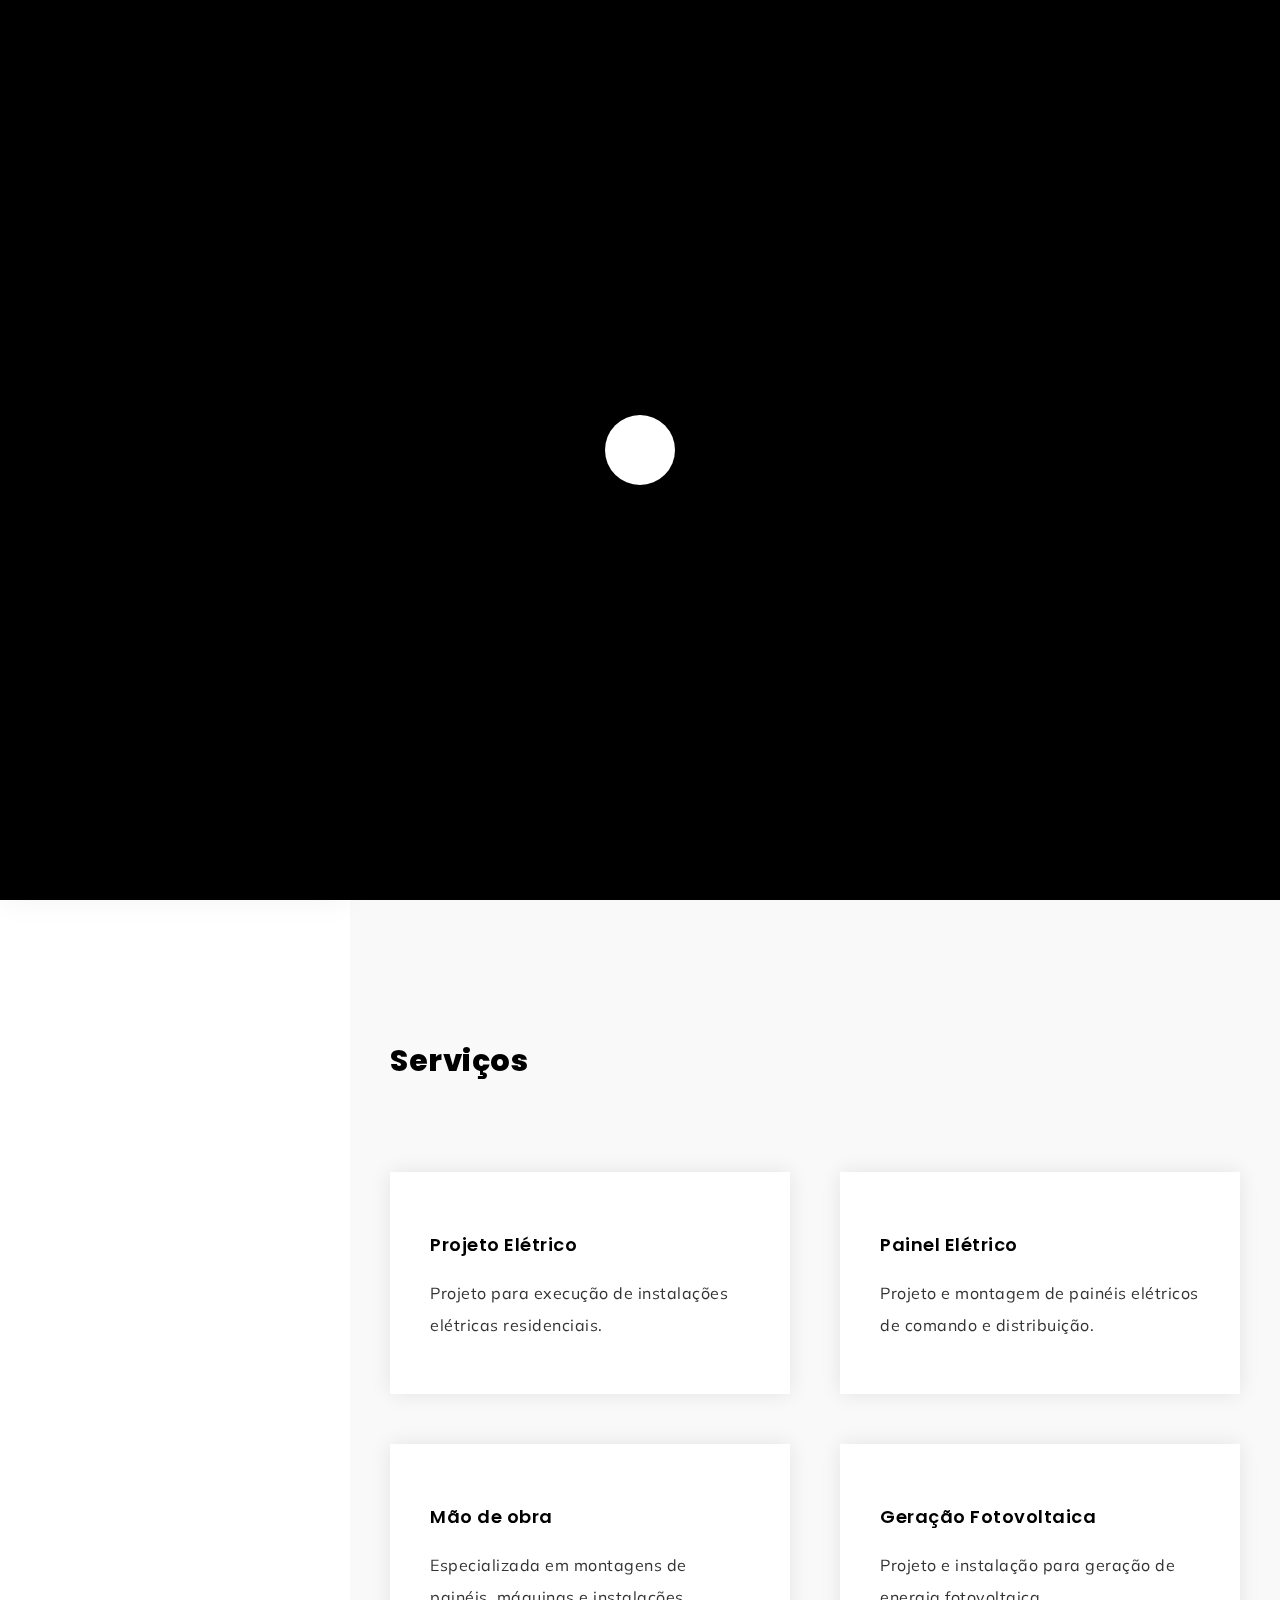
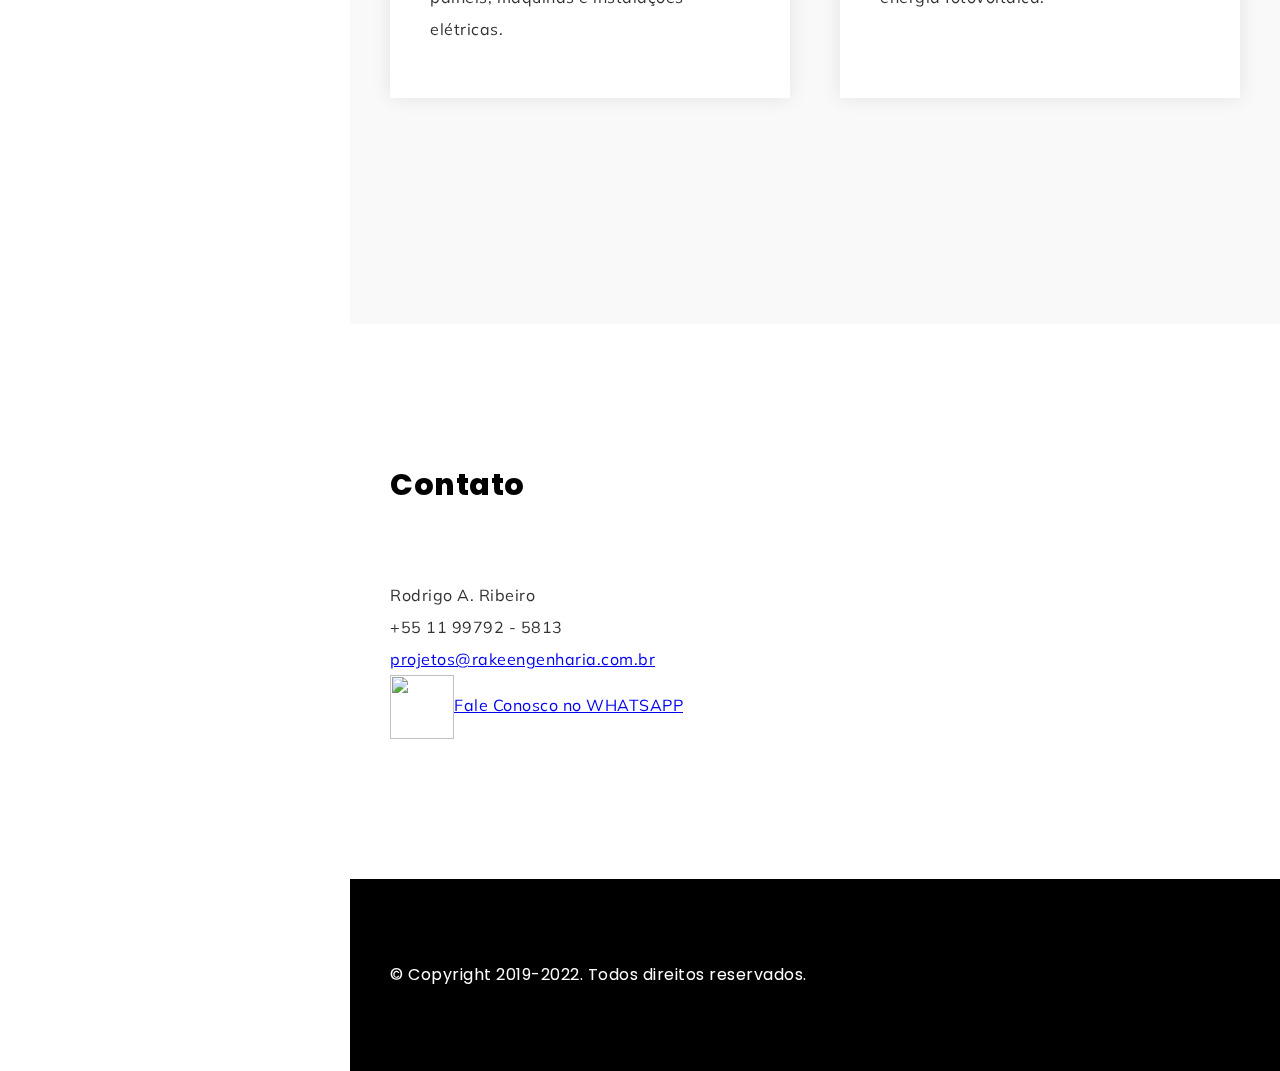
==== index.html @ e3873b9a "wtsapp" ====
<!DOCTYPE html>
<!--[if lt IE 7 ]><html class="ie ie6" lang="en"> <![endif]-->
<!--[if IE 7 ]><html class="ie ie7" lang="en"> <![endif]-->
<!--[if IE 8 ]><html class="ie ie8" lang="en"> <![endif]-->
<!--[if (gte IE 9)|!(IE)]><!--><html lang="pt-BR"> <!--<![endif]-->

<head>

<meta http-equiv="Content-Type" content="text/html; charset=utf-8" />

<meta name="description" content="RAKE Engenharia e Consultoria">

<meta name="viewport" content="width=device-width, initial-scale=1, maximum-scale=1">

<title>RAKE | Engenharia e Consultoria</title>

<!-- STYLES -->
<link href="https://fonts.googleapis.com/css2?family=Mulish:ital,wght@0,200;0,300;0,400;0,500;0,600;0,700;0,800;0,900;1,200;1,300;1,400;1,500;1,600;1,700;1,800;1,900&display=swap" rel="stylesheet">
<link href="https://fonts.googleapis.com/css?family=Montserrat:200i,300,300i,400,400i,500,500i,600,700,700i,800&display=swap" rel="stylesheet">
<link href="https://fonts.googleapis.com/css2?family=Poppins:ital,wght@0,100;0,200;0,300;0,400;0,500;0,600;0,700;0,800;0,900;1,100;1,200;1,300;1,400;1,500;1,600;1,700;1,800;1,900&display=swap" rel="stylesheet">


<link rel="stylesheet" type="text/css" href="css/plugins.css" />
<link rel="stylesheet" type="text/css" href="css/colors.css" />
<link rel="stylesheet" type="text/css" href="css/darkMode.css" />
<link rel="stylesheet" type="text/css" href="css/style.css" />
<!--[if lt IE 9]> <script type="text/javascript" src="js/modernizr.custom.js"></script> <![endif]-->
<!-- /STYLES -->

</head>

<body> <!-- If you want DARK MODE just add class 'dark' to body. For Example: <body class="dark"> -->
	
	<!-- PRELOADER -->
	<div class="arlo_tm_preloader">
		<div class="spinner_wrap">
			<div class="spinner"></div>
		</div>
	</div>
	<!-- /PRELOADER -->

	
<!-- WRAPPER ALL -->
<div class="arlo_tm_all_wrap" data-magic-cursor="" data-color="crimson">
	
	<!-- "" is default option -->
	
	<!-- MAGIC CURSOR VALUES: "", hide -->
	<!-- COLOR VALUES: blue, green, brown, pink, orange, black, white, purple, sky, cadetBlue, crimson, olive, red -->
	
	<!-- MODALBOX NEWS -->
	<div class="arlo_tm_modalbox_news">
		<div class="box_inner">
			<div class="close">
				<a href="#"><img class="svg" src="img/svg/cancel.svg" alt="" /></a>
			</div>
			<div class="description_wrap scrollable">
			</div>
		</div>
	</div>
	<!-- /MODALBOX NEWS -->
	
	<!-- MOBILE MENU -->
	<div class="arlo_tm_mobile_menu">
		<div class="mobile_menu_inner">
			<div class="container">
				<div class="mobile_in">
					<div class="logo">
						<a href="#"><img src="img/logo/mobile/dark.png" alt="" /></a>
					</div>
					<div class="my_trigger">
						<div class="hamburger hamburger--collapse-r">
							<div class="hamburger-box">
								<div class="hamburger-inner"></div>
							</div>
						</div>
					</div>
				</div>
			</div>
		</div>
		<div class="dropdown">
			<div class="container">
				<div class="dropdown_inner">
					<ul class="anchor_nav">
						<li><a href="#home">Home</a></li>
						<li><a href="#services">Serviços</a></li>
						<li><a href="#contact">Contato</a></li>
					</ul>
				</div>
			</div>
		</div>
	</div>
	
	<!-- /MOBILE MENU -->
	
	<!-- LEFTPART -->
	<div class="arlo_tm_leftpart">
		<div class="inner">
			<div class="logo">
				<a href="#"><img src="img/logo/sidebar/light.png" alt="" /></a>
			</div>
			<div class="menu scrollable">
				<ul class="anchor_nav">
					<li><a href="#home">Home</a></li>
					<li><a href="#services">Serviços</a></li>
					<li><a href="#contact">Contato</a></li>
				</ul>
			</div>
			<!-- <div class="bottom">
				<div class="social">
					<ul>
						<li><a href="#"><img class="svg" src="img/svg/social/facebook.svg" alt="" /></a></li>
						<li><a href="#"><img class="svg" src="img/svg/social/twitter.svg" alt="" /></a></li>
						<li><a href="#"><img class="svg" src="img/svg/social/behance.svg" alt="" /></a></li>
						<li><a href="#"><img class="svg" src="img/svg/social/dribbble.svg" alt="" /></a></li>
						<li><a href="#"><img class="svg" src="img/svg/social/tik-tok.svg" alt="" /></a></li>
					</ul>
				</div>
			</div> -->
		</div>
	</div>
	<!-- /LEFTPART -->
	
	<!-- RIGHTPART -->
	<div class="arlo_tm_rightpart">
	
		<!-- HERO -->
		<div class="arlo_tm_hero" id="home">
			<div class="background">
				<div class="image" data-img-url="img/slider/1.jpg"></div>
				<div class="overlay"></div>
			</div>
			<div class="content">
				<div class="name_holder">
					<h3><span>Engenharia e Consultoria</span></h3>
				</div>
				<div class="text_typing">
					<p>Engenharia Elétrica</p>
				</div>
			</div>
			<div class="arlo_tm_arrow_wrap bounce anchor">
				<a href="#about"><i class="xcon-angle-double-down"></i></a>
			</div>
		</div>
		<!-- /HERO -->

		<!-- ABOUT -->
		<!-- <div class="arlo_tm_about" id="about">
			<div class="container">
				<div class="arlo_tm_main_title">
					<span>Historia</span>
					<h3>A...|||...</h3>
				</div>
				<div class="about_inner">
					<div class="left">
						<div class="about_image_wrap parallax" data-relative-input="true">
							<div class="image layer" data-depth="0.1">
								<img src="img/ratios/550x650.jpg" alt="" />
								<div class="inner" data-img-url="img/about/1.jpg"></div>
							</div>
							<div class="border layer" data-depth="0.2">
								<img src="img/ratios/550x650.jpg" alt="" />
								<div class="inner"></div>
							</div>
						</div>
					</div>
					<div class="right">
						<div class="about_title">
							<h3>Engenharia Elétrica <span class="arlo_tm_animation_text_word"></span></h3>
						</div>
						<div class="text">
							<p>Oferecemos serviços na de projetos e mão de obra em diversor segmentos da Elétrica.</p>
						</div>
						<div class="about_short_contact_wrap">
							<ul>
								<li>
									<img class="svg" src="img/svg/gift.svg" alt="" />
									<span><label>Desde:</label> 01.07.1990</span>
								</li>
								<li>
									<img class="svg" src="img/svg/calendar-4.svg" alt="" />
									<span><label>Age:</label> 30</span>
								</li>
								<li>
									<img class="svg" src="img/svg/location-1.svg" alt="" />
									<span><label>Location:</label> <a class="href_location" href="#">44 Place, Plano, USA</a></span>
								</li>
								<li>
									<img class="svg" src="img/svg/game-controller-2.svg" alt="" />
									<span><label>Interests:</label> Playstation, Reading</span>
								</li>
								<li>
									<img class="svg" src="img/svg/study-5.svg" alt="" />
									<span><label>Study:</label> <a class="href_location" href="#"> Univercity of Chicago</a></span>
								</li>
								<li>
									<img class="svg" src="img/svg/degree-1.svg" alt="" />
									<span><label>Degree:</label> Master</span>
								</li>	
								<li>
									<img class="svg" src="img/svg/message-3.svg" alt="" />
									<span><label>Mail:</label> <a href="mailto:example@gmail.com">mymail&#64;gmail.com</a></span>
								</li>
								<li>
									<img class="svg" src="img/svg/call-2.svg" alt="" />
									<span><label>Phone:</label> <a href="tel:+77 022 177 05 05">+77 022 177 05 05</a></span>
								</li>
							</ul>
						</div>
						<div class="arlo_tm_button">
							<a href="img/resume/resume.jpg" download><span>Download CV</span></a>
						</div>
					</div>
				</div>
			</div>
		</div> -->
		<!-- /ABOUT -->

		<!-- SERVICES -->
		<div class="arlo_tm_section" id="services">
			<div class="arlo_tm_services">
				<div class="container">
					<div class="arlo_tm_main_title">
						<!-- <span>Serviços</span> -->
						<h3>Serviços</h3>
					</div>
					<div class="service_inner">
						<ul>
							<li>
								<div class="inner">
									<!-- <img class="svg" src="img/svg/creativity.svg" alt="" /> -->
									<h3>Projeto Elétrico</h3>
									<p>Projeto para execução de instalações elétricas residenciais.</p>
								</div>
							</li>
							<li>
								<div class="inner">
									<h3>Painel Elétrico</h3>
									<p>Projeto e montagem de painéis elétricos de comando e distribuição.</p>
								</div>
							</li>
							<li>
								<div class="inner">
									<h3>Mão de obra</h3>
									<p>Especializada em montagens de painéis, máquinas e instalações elétricas.</p>
								</div>
							</li>
							<li>
								<div class="inner">
									<h3>Geração Fotovoltaica</h3>
									<p>Projeto e instalação para geração de energia fotovoltaica.</p>
								</div>
							</li>
						</ul>
					</div>
				</div>
			</div>
		</div>
		<!-- /SERVICES -->

		<!-- PORTFOLIO -->
		<!-- <div class="arlo_tm_section" id="portfolio">
			<div class="arlo_tm_portfolio">
				<div class="container">
					<div class="arlo_tm_main_title">
						<h3>Portfólio</h3>
					</div>
					<div class="portfolio_inner">
						<div class="arlo_tm_portfolio_titles"></div>
						<div class="portfolio_filter">
							<ul>
								<li><a href="#" class="current" data-filter="*">All</a></li>
								<li><a href="#" data-filter=".design">Design</a></li>
								<li><a href="#" data-filter=".branding">Branding</a></li>
								<li><a href="#" data-filter=".photography">Photography</a></li>
							</ul>
						</div>
						<div class="portfolio_list">
							<ul class="gallery_zoom">
								<li class="photography">
									<div class="inner">
										<div class="entry arlo_tm_portfolio_animation_wrap" data-title="Sweet Fruit" data-category="Photography">
											<a class="zoom" href="img/portfolio/1.jpg">
												<img src="img/ratios/ratio-1-1.jpg" alt="" />
												<div class="main_image" data-img-url="img/portfolio/1.jpg"></div>
											</a>
										</div>
									</div>
								</li>
								<li class="branding">
									<div class="inner">
										<div class="entry arlo_tm_portfolio_animation_wrap" data-title="Good Present" data-category="Branding">
											<a class="popup-youtube" href="https://www.youtube.com/watch?v=ICr_bOuM9Zo">
												<img src="img/ratios/ratio-1-1.jpg" alt="" />
												<div class="main_image" data-img-url="img/portfolio/2.jpg"></div>
											</a>
										</div>
									</div>
								</li>
								<li class="design">
									<div class="inner">
										<div class="entry arlo_tm_portfolio_animation_wrap" data-title="Ice Cream" data-category="Photography">
											<a class="zoom" href="img/portfolio/3.jpg">
												<img src="img/ratios/ratio-1-1.jpg" alt="" />
												<div class="main_image" data-img-url="img/portfolio/3.jpg"></div>
											</a>
										</div>
									</div>
								</li>
								<li class="photography">
									<div class="inner">
										<div class="entry arlo_tm_portfolio_animation_wrap" data-title="Black Coffee" data-category="Photography">
											<a class="zoom" href="img/portfolio/4.jpg">
												<img src="img/ratios/ratio-1-1.jpg" alt="" />
												<div class="main_image" data-img-url="img/portfolio/4.jpg"></div>
											</a>
										</div>
									</div>
								</li>
								<li class="branding">
									<div class="inner">
										<div class="entry arlo_tm_portfolio_animation_wrap" data-title="Blue Lemon" data-category="Branding">
											<a class="popup-youtube" href="https://www.youtube.com/watch?v=ICr_bOuM9Zo">
												<img src="img/ratios/ratio-1-1.jpg" alt="" />
												<div class="main_image" data-img-url="img/portfolio/5.jpg"></div>
											</a>
										</div>
									</div>
								</li>
								<li class="design">
									<div class="inner">
										<div class="entry arlo_tm_portfolio_animation_wrap" data-title="Sweet Cherry" data-category="Photography">
											<a class="zoom" href="img/portfolio/6.jpg">
												<img src="img/ratios/ratio-1-1.jpg" alt="" />
												<div class="main_image" data-img-url="img/portfolio/6.jpg"></div>
											</a>
										</div>
									</div>
								</li>
							</ul>
						</div>
					</div>
				</div>
			</div>
		</div> -->
		<!-- /PORTFOLIO -->

		<!-- COUNTER -->
		<!-- <div class="arlo_tm_section">
			<div class="arlo_tm_counter_section">
				<div class="container">
					<div class="counter_inner">
						<ul>
							<li>
								<div class="list_inner">
									<h3 class="arlo_tm_counter" data-from="0" data-to="555" data-speed="2000">0</h3>
									<span>Happy Clients</span>
								</div>
							</li>
							<li>
								<div class="list_inner">
									<h3 class="arlo_tm_counter" data-from="0" data-to="222" data-speed="2000">0</h3>
									<span>Projects Finished</span>
								</div>
							</li>
							<li>
								<div class="list_inner">
									<h3 class="arlo_tm_counter" data-from="0" data-to="444" data-speed="2000">0</h3>
									<span>Awards Won</span>
								</div>
							</li>
							<li>
								<div class="list_inner">
									<h3 class="arlo_tm_counter" data-from="0" data-to="777" data-speed="2000">0</h3>
									<span>Drinked Pepsi</span>
								</div>
							</li>
						</ul>
					</div>
				</div>
			</div>
		</div> -->
		<!-- /COUNTER -->

		<!-- NEWS -->
		<!-- <div class="arlo_tm_section" id="news">
			<div class="arlo_tm_news">
				<div class="container">
					<div class="arlo_tm_main_title">
						<span>News</span>
						<h3>Latest News</h3>
					</div>
					<div class="news_list">
						<ul>
							<li>
								<div class="list_inner">
									<div class="image">
										<img src="img/ratios/ratio-4-3.jpg" alt="" />
										<div class="main" data-img-url="img/news/1.jpg"></div>
										<a class="arlo_tm_full_link" href="#"></a>
									</div>
									<div class="details">
										<h3 class="title"><a href="#">Developers watch out for these burnout symptoms</a></h3>
										<p class="date">By <a href="#">Alex Watson</a> <span>20 March 2020</span></p>
									</div>
									<div class="description">
										<p>As Vintage decided to have a closer look into fast-paced New York web design realm in person, we get to acquaint with most diverse and exceptionally captivating personalities. As Vintage decided to have a closer look into fast-paced New York web design realm in person, we get to acquaint with most diverse and exceptionally captivating personalities. As Vintage decided to have a closer look into fast-paced New York web design realm in person, we get to acquaint with most diverse and exceptionally captivating personalities.</p>
										<blockquote>As Vintage decided to have a closer look into fast-paced New York web design realm in person. As Vintage decided to have a closer look into fast-paced New York web design realm in person, we get to acquaint with most diverse and exceptionally captivating personalities. As Vintage decided to have a closer look into fast-paced New York web design realm in person, we get to acquaint with most diverse and exceptionally captivating personalities.</blockquote>
										<p>As Vintage decided to have a closer look into fast-paced New York web design realm in person, we get to acquaint with most diverse and exceptionally captivating personalities. We encounter professionals with careers to covet and lives to write books about. As Vintage decided to have a closer look into fast-paced New York web design realm in person, we get to acquaint with most diverse and exceptionally captivating personalities. As Vintage decided to have a closer look into fast-paced New York web design realm in person, we get to acquaint with most diverse and exceptionally captivating personalities. As Vintage decided to have a closer look into fast-paced New York web design realm in person, we get to acquaint with most diverse and exceptionally captivating personalities.</p>
										<div class="share">
											<span>Share:</span>
											<ul class="social">
												<li><a href="#"><img class="svg" src="img/svg/social/facebook.svg" alt="" ></a></li>
												<li><a href="#"><img class="svg" src="img/svg/social/twitter.svg" alt="" ></a></li>
												<li><a href="#"><img class="svg" src="img/svg/social/behance.svg" alt="" ></a></li>
												<li><a href="#"><img class="svg" src="img/svg/social/dribbble.svg" alt="" ></a></li>
											</ul>
										</div>
									</div>
								</div>
							</li>
							<li>
								<div class="list_inner">
									<div class="image">
										<img src="img/ratios/ratio-4-3.jpg" alt="" />
										<div class="main" data-img-url="img/news/2.jpg"></div>
										<a class="arlo_tm_full_link" href="#"></a>
									</div>
									<div class="details">
										<h3 class="title"><a href="#">How to be appreciated for your hard work as a developer</a></h3>
										<p class="date">By <a href="#">Brook Kennedy</a> <span>22 May 2020</span></p>
									</div>
									<div class="description">
										<p>As Vintage decided to have a closer look into fast-paced New York web design realm in person, we get to acquaint with most diverse and exceptionally captivating personalities. As Vintage decided to have a closer look into fast-paced New York web design realm in person, we get to acquaint with most diverse and exceptionally captivating personalities. As Vintage decided to have a closer look into fast-paced New York web design realm in person, we get to acquaint with most diverse and exceptionally captivating personalities.</p>
										<blockquote>As Vintage decided to have a closer look into fast-paced New York web design realm in person. As Vintage decided to have a closer look into fast-paced New York web design realm in person, we get to acquaint with most diverse and exceptionally captivating personalities. As Vintage decided to have a closer look into fast-paced New York web design realm in person, we get to acquaint with most diverse and exceptionally captivating personalities.</blockquote>
										<p>As Vintage decided to have a closer look into fast-paced New York web design realm in person, we get to acquaint with most diverse and exceptionally captivating personalities. We encounter professionals with careers to covet and lives to write books about. As Vintage decided to have a closer look into fast-paced New York web design realm in person, we get to acquaint with most diverse and exceptionally captivating personalities. As Vintage decided to have a closer look into fast-paced New York web design realm in person, we get to acquaint with most diverse and exceptionally captivating personalities. As Vintage decided to have a closer look into fast-paced New York web design realm in person, we get to acquaint with most diverse and exceptionally captivating personalities.</p>
										<div class="share">
											<span>Share:</span>
											<ul class="social">
												<li><a href="#"><img class="svg" src="img/svg/social/facebook.svg" alt="" ></a></li>
												<li><a href="#"><img class="svg" src="img/svg/social/twitter.svg" alt="" ></a></li>
												<li><a href="#"><img class="svg" src="img/svg/social/behance.svg" alt="" ></a></li>
												<li><a href="#"><img class="svg" src="img/svg/social/dribbble.svg" alt="" ></a></li>
											</ul>
										</div>
									</div>
								</div>
							</li>
							<li>
								<div class="list_inner">
									<div class="image">
										<img src="img/ratios/ratio-4-3.jpg" alt="" />
										<div class="main" data-img-url="img/news/3.jpg"></div>
										<a class="arlo_tm_full_link" href="#"></a>
									</div>
									<div class="details">
										<h3 class="title"><a href="#">How designers and developers can collaborate better</a></h3>
										<p class="date">By <a href="#">Paola Atkins</a> <span>05 April 2020</span></p>
									</div>
									<div class="description">
										<p>As Vintage decided to have a closer look into fast-paced New York web design realm in person, we get to acquaint with most diverse and exceptionally captivating personalities. As Vintage decided to have a closer look into fast-paced New York web design realm in person, we get to acquaint with most diverse and exceptionally captivating personalities. As Vintage decided to have a closer look into fast-paced New York web design realm in person, we get to acquaint with most diverse and exceptionally captivating personalities.</p>
										<blockquote>As Vintage decided to have a closer look into fast-paced New York web design realm in person. As Vintage decided to have a closer look into fast-paced New York web design realm in person, we get to acquaint with most diverse and exceptionally captivating personalities. As Vintage decided to have a closer look into fast-paced New York web design realm in person, we get to acquaint with most diverse and exceptionally captivating personalities.</blockquote>
										<p>As Vintage decided to have a closer look into fast-paced New York web design realm in person, we get to acquaint with most diverse and exceptionally captivating personalities. We encounter professionals with careers to covet and lives to write books about. As Vintage decided to have a closer look into fast-paced New York web design realm in person, we get to acquaint with most diverse and exceptionally captivating personalities. As Vintage decided to have a closer look into fast-paced New York web design realm in person, we get to acquaint with most diverse and exceptionally captivating personalities. As Vintage decided to have a closer look into fast-paced New York web design realm in person, we get to acquaint with most diverse and exceptionally captivating personalities.</p>
										<div class="share">
											<span>Share:</span>
											<ul class="social">
												<li><a href="#"><img class="svg" src="img/svg/social/facebook.svg" alt="" ></a></li>
												<li><a href="#"><img class="svg" src="img/svg/social/twitter.svg" alt="" ></a></li>
												<li><a href="#"><img class="svg" src="img/svg/social/behance.svg" alt="" ></a></li>
												<li><a href="#"><img class="svg" src="img/svg/social/dribbble.svg" alt="" ></a></li>
											</ul>
										</div>
									</div>
								</div>
							</li>
						</ul>
					</div>
				</div>
			</div>
		</div> -->
		<!-- /NEWS -->

		<!-- CONTACT -->
		<div class="arlo_tm_section" id="contact">
			<div class="arlo_tm_contact">
				<div class="container">
					<div class="contact_inner">
						<div class="arlo_tm_main_title">
							<h3>Contato</h3>
						</div>
						<div class="desc">
							<p>Rodrigo A. Ribeiro</p>
							<p>+55 11 99792 - 5813</p>
							<a href="mailto:projetos@rakeengenharia.com.br">projetos@rakeengenharia.com.br</a>
							<p>
								<img src="https://imagepng.org/wp-content/uploads/2017/08/whatsapp-icone-1.png"/ width="64" height="64" ><a href="https://api.whatsapp.com/send?phone=5511 99792-5813&text=Ola gostaria de uma orçamento para meu projeto.">Fale Conosco no WHATSAPP</a>
							</p>
						</div>
					</div>
				</div>
			</div>
		</div>
		<!-- /CONTACT -->

		<!-- COPYRIGHT -->
		<div class="arlo_tm_section">
			<div class="arlo_tm_copyright">
				<div class="container">
					<div class="inner">
						<div class="copy">
							<p>&copy; Copyright 2019-2022. Todos direitos reservados.</p>
						</div>
						<!-- <div class="social">
							<ul>
								<li><a href="#"><img class="svg" src="img/svg/social/facebook.svg" alt="" /></a></li>
								<li><a href="#"><img class="svg" src="img/svg/social/twitter.svg" alt="" /></a></li>
								<li><a href="#"><img class="svg" src="img/svg/social/behance.svg" alt="" /></a></li>
								<li><a href="#"><img class="svg" src="img/svg/social/dribbble.svg" alt="" /></a></li>
								<li><a href="#"><img class="svg" src="img/svg/social/tik-tok.svg" alt="" /></a></li>
							</ul>
						</div> -->
					</div>
				</div>
			</div>
		</div>
		<!-- /COPYRIGHT -->
	</div>
	
	<!-- CURSOR -->
	<div class="mouse-cursor cursor-outer"></div>
	<div class="mouse-cursor cursor-inner"></div>
	<!-- /CURSOR -->
	
</div>
<!-- / WRAPPER ALL -->
	
<!-- SCRIPTS -->
<script src="js/jquery.js"></script>
<!--[if lt IE 10]> <script type="text/javascript" src="js/ie8.js"></script> <![endif]-->	
<script src="js/plugins.js"></script>
<script src="js/init.js"></script>
<script async defer src="https://maps.googleapis.com/maps/api/js?key=AIzaSyA5bpEs3xlB8vhxNFErwoo3MXR64uavf6Y&callback=initMap"></script>
<!-- /SCRIPTS -->

</body>
</html>
---- css/plugins.css ----
/*
This file is made by Marketify (2019 - 2021)

01) BASE
02) FORM ELEMENTS
03) FONTELLO
04) SKELETON OR GRID
05) ANIMATION


*/

/*------------------------------------------------------------------*/ 
/*	01) BASE
/*------------------------------------------------------------------*/

html,body,div,span,applet,object,iframe,h1,h2,h3,h4,h5,h6,p,blockquote,pre,a,abbr,acronym,address,big,cite,code,del,dfn,em,font,ins,kbd,q,s,samp,small,strike,strong,sub,sup,tt,var,b,u,i,center,dl,dt,dd,ol,ul,li,fieldset,form,label,legend,table,caption,tbody,tfoot,thead,tr,th,td
	{
	background: transparent;
	border: 0;
	margin: 0;
	padding: 0;
	vertical-align: baseline;
	outline: none;
}

article, aside, details, figcaption, figure, footer, header, hgroup, nav, section {
    display: block;
}

blockquote {
	quotes: none;
}

blockquote:before,blockquote:after {
	content: '';
	content: none;
}
ul, ol{
	margin:0px;	
}
ul li, ol li{
	margin:0px;
}
img{
	vertical-align:middle;
	max-width:100%;
}
iframe{
	max-width:100%;
}
del {
	text-decoration: line-through;
}
a, i{
	border:none;
}
a:hover{text-decoration:none;}

table{
	width:100%;
	max-width:100%;
	text-align:left;
	border-collapse: collapse;
	border-spacing: 0px;
	margin-bottom:15px;
	color:#999;
	border:1px solid #eee;
}
table tr{
	border:1px solid #eee;
}
table th{
	vertical-align:top;
	color:#333;
	background:none;
	font-size:16px;
	font-weight:normal;
	padding:15px 10px;
	border:1px solid #eee;
}
table td{
	vertical-align:top;
	padding:10px;
	border:1px solid #eee;
}

code, pre {
	padding: 10px;
	padding-bottom: 0;
	border-left: 3px solid #6FBF71;
	border-bottom: 1px solid transparent;
	background: #f7f7f7;
	overflow-x:scroll;
}

pre{
	display: block;	
	word-break: break-all;
	word-wrap: break-word;
}
pre code { white-space: pre-wrap; }

.space10{width:100%; float:left; clear:both; margin-bottom:10px;}
.space20{width:100%; float:left; clear:both; margin-bottom:20px;}
.space30{width:100%; float:left; clear:both; margin-bottom:30px;}
.space40{width:100%; float:left; clear:both; margin-bottom:40px;}
.space50{width:100%; float:left; clear:both; margin-bottom:50px;}
.space60{width:100%; float:left; clear:both; margin-bottom:60px;}
.space70{width:100%; float:left; clear:both; margin-bottom:70px;}
.space80{width:100%; float:left; clear:both; margin-bottom:80px;}
.space90{width:100%; float:left; clear:both; margin-bottom:90px;}
.space100{width:100%; float:left; clear:both; margin-bottom:100px;}
.space200{width:100%; float:left; clear:both; margin-bottom:200px;}
.space300{width:100%; float:left; clear:both; margin-bottom:300px;}
.space400{width:100%; float:left; clear:both; margin-bottom:400px;}
.space500{width:100%; float:left; clear:both; margin-bottom:500px;}
.space1000{width:100%; float:left; clear:both; margin-bottom:1000px;}

/*------------------------------------------------------------------*/ 
/*	02) FORM ELEMENTS
/*------------------------------------------------------------------*/

textarea{
	border-radius:0;
	font-size:13px;
	resize:vertical;
	font-family:"Poppins";
	letter-spacing: 1.2px !important;
	
	-webkit-box-sizing: border-box; /* Safari/Chrome, other WebKit */
	-moz-box-sizing: border-box;    /* Firefox, other Gecko */
	-ms-box-sizing: border-box;     /* IE 10 + */
	box-sizing: border-box;         /* Opera/IE 8+ */
	
	line-height:1.4;
	padding:10px!important;
	width:100%;
	border:1px solid #eee;
	font-weight: 400 !important;
	
	-webkit-transition: all .3s ease;
	   -moz-transition: all .3s ease;
	    -ms-transition: all .3s ease;
	     -o-transition: all .3s ease;
	        transition: all .3s ease;
}
input[type="text"],
input[type="password"],
input[type="datetime"],
input[type="datetime-local"],
input[type="date"],
input[type="month"],
input[type="time"],
input[type="week"],
input[type="number"],
input[type="email"],
input[type="url"],
input[type="search"],
input[type="tel"],
input[type="color"],
.uneditable-input {
	border-radius:0;
	font-size:13px;
	min-width:auto;
	letter-spacing:1.4px;
	
	-webkit-box-sizing: border-box; /* Safari/Chrome, other WebKit */
	-moz-box-sizing: border-box;    /* Firefox, other Gecko */
	-ms-box-sizing: border-box;     /* IE 10 + */
	box-sizing: border-box;         /* Opera/IE 8+ */
	
	font-family:"Poppins";
	
	line-height:1.6;
	padding:10px!important;
	height:44px;
	vertical-align:middle;
	border:1px solid #eee;
	font-weight: 400 !important;
	
	-webkit-transition: all .3s ease;
	   -moz-transition: all .3s ease;
	    -ms-transition: all .3s ease;
	     -o-transition: all .3s ease;
	        transition: all .3s ease;
}

textarea:focus,
input[type="text"]:focus,
input[type="password"]:focus,
input[type="datetime"]:focus,
input[type="datetime-local"]:focus,
input[type="date"]:focus,
input[type="month"]:focus,
input[type="time"]:focus,
input[type="week"]:focus,
input[type="number"]:focus,
input[type="email"]:focus,
input[type="url"]:focus,
input[type="search"]:focus,
input[type="tel"]:focus,
input[type="color"]:focus,
.uneditable-input:focus {
	border-color:#ccc;
	background:#eee;
}

input[type="submit"]{
	padding: 13px 15px;
	height: 40px;
	line-height: 1;
	text-transform: uppercase;
	font-size: 13px;
	font-weight: 400;
	text-decoration: none;
	letter-spacing: 0.5px;
	border:none;
	cursor:pointer;
	color: #FFF;
	background:#777;
	
	-webkit-transition: all .3s ease;
	   -moz-transition: all .3s ease;
	    -ms-transition: all .3s ease;
	     -o-transition: all .3s ease;
	        transition: all .3s ease;
}
input[type="submit"]:hover{
	background:#444;
}
select{
	padding:8px;
	border:2px solid #eee;
}
input[type="button"]{
	cursor:pointer;
	-webkit-transition: all .3s ease;
	   -moz-transition: all .3s ease;
	    -ms-transition: all .3s ease;
	     -o-transition: all .3s ease;
	        transition: all .3s ease;
}


/*------------------------------------------------------------------*/ 
/*	03) FONTELLO
/*------------------------------------------------------------------*/

@font-face {
  font-family: 'xcon';
  src: url('font/xcon.eot?4965248');
  src: url('font/xcon.eot?4965248#iefix') format('embedded-opentype'),
       url('font/xcon.woff2?4965248') format('woff2'),
       url('font/xcon.woff?4965248') format('woff'),
       url('font/xcon.ttf?4965248') format('truetype'),
       url('font/xcon.svg?4965248#xcon') format('svg');
  font-weight: normal;
  font-style: normal;
}
/* Chrome hack: SVG is rendered more smooth in Windozze. 100% magic, uncomment if you need it. */
/* Note, that will break hinting! In other OS-es font will be not as sharp as it could be */
/*
@media screen and (-webkit-min-device-pixel-ratio:0) {
  @font-face {
    font-family: 'xcon';
    src: url('../font/xcon.svg?4965248#xcon') format('svg');
  }
}
*/
 
 [class^="xcon-"]:before, [class*=" xcon-"]:before {
  font-family: "xcon";
  font-style: normal;
  font-weight: normal;
  speak: none;
 
  display: inline-block;
  text-decoration: inherit;
  width: 1em;
  margin-right: .2em;
  text-align: center;
  /* opacity: .8; */
 
  /* For safety - reset parent styles, that can break glyph codes*/
  font-variant: normal;
  text-transform: none;
 
  /* fix buttons height, for twitter bootstrap */
  line-height: 1em;
 
  /* Animation center compensation - margins should be symmetric */
  /* remove if not needed */
  margin-left: .2em;
 
  /* you can be more comfortable with increased icons size */
  /* font-size: 120%; */
 
  /* Font smoothing. That was taken from TWBS */
  -webkit-font-smoothing: antialiased;
  -moz-osx-font-smoothing: grayscale;
 
  /* Uncomment for 3D effect */
  /* text-shadow: 1px 1px 1px rgba(127, 127, 127, 0.3); */
}
 
.xcon-phone:before { content: '\e800'; } /* '' */
.xcon-mail:before { content: '\e801'; } /* '' */
.xcon-globe:before { content: '\e802'; } /* '' */
.xcon-glass:before { content: '\e803'; } /* '' */
.xcon-music:before { content: '\e804'; } /* '' */
.xcon-search:before { content: '\e805'; } /* '' */
.xcon-star:before { content: '\e806'; } /* '' */
.xcon-star-empty:before { content: '\e807'; } /* '' */
.xcon-heart:before { content: '\e808'; } /* '' */
.xcon-cancel-circled:before { content: '\e809'; } /* '' */
.xcon-ok:before { content: '\e80a'; } /* '' */
.xcon-bookmark:before { content: '\e80b'; } /* '' */
.xcon-thumbs-up:before { content: '\e80c'; } /* '' */
.xcon-thumbs-down:before { content: '\e80d'; } /* '' */
.xcon-download:before { content: '\e80e'; } /* '' */
.xcon-upload:before { content: '\e80f'; } /* '' */
.xcon-lock-open:before { content: '\e810'; } /* '' */
.xcon-lock:before { content: '\e811'; } /* '' */
.xcon-bell:before { content: '\e812'; } /* '' */
.xcon-location:before { content: '\e813'; } /* '' */
.xcon-attention:before { content: '\e814'; } /* '' */
.xcon-cog:before { content: '\e815'; } /* '' */
.xcon-resize-full:before { content: '\e816'; } /* '' */
.xcon-resize-small:before { content: '\e817'; } /* '' */
.xcon-resize-horizontal:before { content: '\e818'; } /* '' */
.xcon-resize-vertical:before { content: '\e819'; } /* '' */
.xcon-basket:before { content: '\e81a'; } /* '' */
.xcon-calendar:before { content: '\e81b'; } /* '' */
.xcon-wrench:before { content: '\e81c'; } /* '' */
.xcon-folder:before { content: '\e81d'; } /* '' */
.xcon-folder-open:before { content: '\e81e'; } /* '' */
.xcon-volume-off:before { content: '\e81f'; } /* '' */
.xcon-volume-up:before { content: '\e820'; } /* '' */
.xcon-volume-down:before { content: '\e821'; } /* '' */
.xcon-clock:before { content: '\e822'; } /* '' */
.xcon-zoom-out:before { content: '\e823'; } /* '' */
.xcon-zoom-in:before { content: '\e824'; } /* '' */
.xcon-down-dir:before { content: '\e825'; } /* '' */
.xcon-up-dir:before { content: '\e826'; } /* '' */
.xcon-left-dir:before { content: '\e827'; } /* '' */
.xcon-right-dir:before { content: '\e828'; } /* '' */
.xcon-down-open:before { content: '\e829'; } /* '' */
.xcon-left-open:before { content: '\e82a'; } /* '' */

.xcon-right-open:before { content: '\e82b'; } /* '' */
.xcon-up-open:before { content: '\e82c'; } /* '' */
.xcon-down-big:before { content: '\e82d'; } /* '' */
.xcon-left-big:before { content: '\e82e'; } /* '' */
.xcon-right-big:before { content: '\e82f'; } /* '' */
.xcon-up-big:before { content: '\e830'; } /* '' */
.xcon-play:before { content: '\e831'; } /* '' */
.xcon-spin3:before { content: '\e832'; } /* '' */
.xcon-play-circled2:before { content: '\e833'; } /* '' */
.xcon-pause:before { content: '\e834'; } /* '' */
.xcon-to-end:before { content: '\e835'; } /* '' */
.xcon-to-end-alt:before { content: '\e836'; } /* '' */
.xcon-to-start:before { content: '\e837'; } /* '' */
.xcon-flash:before { content: '\e838'; } /* '' */
.xcon-to-start-alt:before { content: '\e839'; } /* '' */
.xcon-fast-fw:before { content: '\e83a'; } /* '' */
.xcon-fast-bw:before { content: '\e83b'; } /* '' */
.xcon-off:before { content: '\e83c'; } /* '' */
.xcon-check:before { content: '\e83d'; } /* '' */
.xcon-comment:before { content: '\e83e'; } /* '' */
.xcon-chat:before { content: '\e83f'; } /* '' */
.xcon-forward:before { content: '\e840'; } /* '' */
.xcon-eye:before { content: '\e841'; } /* '' */
.xcon-eye-off:before { content: '\e842'; } /* '' */
.xcon-star-half:before { content: '\e843'; } /* '' */
.xcon-heart-empty:before { content: '\e844'; } /* '' */
.xcon-camera:before { content: '\e845'; } /* '' */
.xcon-videocam:before { content: '\e846'; } /* '' */
.xcon-picture:before { content: '\e847'; } /* '' */
.xcon-camera-alt:before { content: '\e848'; } /* '' */
.xcon-video:before { content: '\e849'; } /* '' */
.xcon-home:before { content: '\e84a'; } /* '' */
.xcon-pencil:before { content: '\e84b'; } /* '' */
.xcon-trash-empty:before { content: '\e84c'; } /* '' */
.xcon-camera-1:before { content: '\e84d'; } /* '' */
.xcon-move:before { content: '\f047'; } /* '' */
.xcon-bookmark-empty:before { content: '\f097'; } /* '' */
.xcon-twitter:before { content: '\f099'; } /* '' */
.xcon-facebook:before { content: '\f09a'; } /* '' */
.xcon-rss:before { content: '\f09e'; } /* '' */
.xcon-resize-full-alt:before { content: '\f0b2'; } /* '' */
.xcon-gplus:before { content: '\f0d5'; } /* '' */
.xcon-sort-down:before { content: '\f0dd'; } /* '' */
.xcon-sort-up:before { content: '\f0de'; } /* '' */
.xcon-mail-alt:before { content: '\f0e0'; } /* '' */
.xcon-linkedin:before { content: '\f0e1'; } /* '' */
.xcon-comment-empty:before { content: '\f0e5'; } /* '' */
.xcon-chat-empty:before { content: '\f0e6'; } /* '' */
.xcon-bell-alt:before { content: '\f0f3'; } /* '' */
.xcon-angle-double-left:before { content: '\f100'; } /* '' */
.xcon-angle-double-right:before { content: '\f101'; } /* '' */
.xcon-angle-double-up:before { content: '\f102'; } /* '' */
.xcon-angle-double-down:before { content: '\f103'; } /* '' */
.xcon-angle-left:before { content: '\f104'; } /* '' */
.xcon-angle-right:before { content: '\f105'; } /* '' */
.xcon-angle-up:before { content: '\f106'; } /* '' */
.xcon-angle-down:before { content: '\f107'; } /* '' */
.xcon-desktop:before { content: '\f108'; } /* '' */
.xcon-laptop:before { content: '\f109'; } /* '' */
.xcon-tablet:before { content: '\f10a'; } /* '' */
.xcon-mobile:before { content: '\f10b'; } /* '' */
.xcon-quote-left:before { content: '\f10d'; } /* '' */
.xcon-reply:before { content: '\f112'; } /* '' */
.xcon-folder-empty:before { content: '\f114'; } /* '' */
.xcon-folder-open-empty:before { content: '\f115'; } /* '' */
.xcon-reply-all:before { content: '\f122'; } /* '' */
.xcon-star-half-alt:before { content: '\f123'; } /* '' */
.xcon-direction:before { content: '\f124'; } /* '' */
.xcon-attention-alt:before { content: '\f12a'; } /* '' */
.xcon-mic:before { content: '\f130'; } /* '' */
.xcon-mute:before { content: '\f131'; } /* '' */
.xcon-play-circled:before { content: '\f144'; } /* '' */
.xcon-ok-squared:before { content: '\f14a'; } /* '' */
.xcon-euro:before { content: '\f153'; } /* '' */
.xcon-pound:before { content: '\f154'; } /* '' */
.xcon-dollar:before { content: '\f155'; } /* '' */
.xcon-thumbs-up-alt:before { content: '\f164'; } /* '' */
.xcon-thumbs-down-alt:before { content: '\f165'; } /* '' */
.xcon-youtube-play:before { content: '\f16a'; } /* '' */
.xcon-instagram:before { content: '\f16d'; } /* '' */
.xcon-tumblr:before { content: '\f173'; } /* '' */
.xcon-down:before { content: '\f175'; } /* '' */
.xcon-up:before { content: '\f176'; } /* '' */
.xcon-left:before { content: '\f177'; } /* '' */
.xcon-right:before { content: '\f178'; } /* '' */
.xcon-apple:before { content: '\f179'; } /* '' */
.xcon-dribbble:before { content: '\f17d'; } /* '' */
.xcon-vkontakte:before { content: '\f189'; } /* '' */
.xcon-mail-squared:before { content: '\f199'; } /* '' */
.xcon-google:before { content: '\f1a0'; } /* '' */
.xcon-behance:before { content: '\f1b4'; } /* '' */
.xcon-paper-plane:before { content: '\f1d8'; } /* '' */
.xcon-paper-plane-empty:before { content: '\f1d9'; } /* '' */
.xcon-share:before { content: '\f1e0'; } /* '' */
.xcon-share-squared:before { content: '\f1e1'; } /* '' */
.xcon-cc-visa:before { content: '\f1f0'; } /* '' */
.xcon-cc-mastercard:before { content: '\f1f1'; } /* '' */
.xcon-cc-discover:before { content: '\f1f2'; } /* '' */
.xcon-cc-amex:before { content: '\f1f3'; } /* '' */
.xcon-cc-paypal:before { content: '\f1f4'; } /* '' */
.xcon-cc-stripe:before { content: '\f1f5'; } /* '' */
.xcon-bell-off:before { content: '\f1f6'; } /* '' */
.xcon-bell-off-empty:before { content: '\f1f7'; } /* '' */
.xcon-toggle-off:before { content: '\f204'; } /* '' */
.xcon-toggle-on:before { content: '\f205'; } /* '' */
.xcon-pinterest:before { content: '\f231'; } /* '' */
.xcon-hourglass-o:before { content: '\f250'; } /* '' */
.xcon-trademark:before { content: '\f25c'; } /* '' */
.xcon-registered:before { content: '\f25d'; } /* '' */
.xcon-odnoklassniki:before { content: '\f263'; } /* '' */
.xcon-safari:before { content: '\f267'; } /* '' */
.xcon-chrome:before { content: '\f268'; } /* '' */
.xcon-firefox:before { content: '\f269'; } /* '' */
.xcon-opera:before { content: '\f26a'; } /* '' */
.xcon-internet-explorer:before { content: '\f26b'; } /* '' */
.xcon-vimeo:before { content: '\f27d'; } /* '' */

/*
* 	Responsive grid pixel system - v1.1
* 	Copyright 2017, FriendsLaboratory
*   Author: FriendsLaboratory
* 	Created Date : 01-01-2017
*/

/*------------------------------------------------------------------*/ 
/*	04) SKELETON OR GRID
/*------------------------------------------------------------------*/

.container {
	max-width: 1170px;
	width:100%;
	margin-left: auto;
	margin-right: auto;
	height:auto;
	padding:0px 40px;
	position:relative;
	clear:both;
	
	-webkit-box-sizing: border-box; /* Safari/Chrome, other WebKit */
	-moz-box-sizing: border-box;    /* Firefox, other Gecko */
	box-sizing: border-box;         /* Opera/IE 8+ */
}

@media (max-width: 1040px) {
.container{padding:0px 20px;}
}

@media (max-width: 480px) {
.container{padding:0px 10px;}
}





/**
 * Owl Carousel v2.3.4
 * Copyright 2013-2018 David Deutsch
 * Licensed under: SEE LICENSE IN https://github.com/OwlCarousel2/OwlCarousel2/blob/master/LICENSE
 */
.owl-carousel,.owl-carousel .owl-item{-webkit-tap-highlight-color:transparent;position:relative}.owl-carousel{display:none;width:100%;z-index:1}.owl-carousel .owl-stage{position:relative;-ms-touch-action:pan-Y;-moz-backface-visibility:hidden}.owl-carousel .owl-stage:after{content:".";display:block;clear:both;visibility:hidden;line-height:0;height:0}.owl-carousel .owl-stage-outer{position:relative;overflow:hidden;-webkit-transform:translate3d(0,0,0)}.owl-carousel .owl-item,.owl-carousel .owl-wrapper{-webkit-backface-visibility:hidden;-moz-backface-visibility:hidden;-ms-backface-visibility:hidden;-webkit-transform:translate3d(0,0,0);-moz-transform:translate3d(0,0,0);-ms-transform:translate3d(0,0,0)}.owl-carousel .owl-item{min-height:1px;float:left;-webkit-backface-visibility:hidden;-webkit-touch-callout:none}.owl-carousel .owl-item img{width:auto}.owl-carousel .owl-dots.disabled,.owl-carousel .owl-nav.disabled{display:none}.no-js .owl-carousel,.owl-carousel.owl-loaded{display:block}.owl-carousel .owl-dot,.owl-carousel .owl-nav .owl-next,.owl-carousel .owl-nav .owl-prev{cursor:pointer;cursor:hand;-webkit-user-select:none;-khtml-user-select:none;-moz-user-select:none;-ms-user-select:none;user-select:none}.owl-carousel.owl-loading{opacity:0;display:block}.owl-carousel.owl-hidden{opacity:0}.owl-carousel.owl-refresh .owl-item{visibility:hidden}.owl-carousel.owl-drag .owl-item{-webkit-user-select:none;-moz-user-select:none;-ms-user-select:none;user-select:none}.owl-carousel.owl-grab{cursor:move;cursor:grab}.owl-carousel.owl-rtl{direction:rtl}.owl-carousel.owl-rtl .owl-item{float:right}.owl-carousel .animated{animation-duration:1s;animation-fill-mode:both}.owl-carousel .owl-animated-in{z-index:0}.owl-carousel .owl-animated-out{z-index:1}.owl-carousel .fadeOut{animation-name:fadeOut}@keyframes fadeOut{0%{opacity:1}100%{opacity:0}}.owl-height{transition:height .5s ease-in-out}.owl-carousel .owl-item .owl-lazy{opacity:0;transition:opacity .4s ease}.owl-carousel .owl-item img.owl-lazy{transform-style:preserve-3d}.owl-carousel .owl-video-wrapper{position:relative;height:100%;background:#000}.owl-carousel .owl-video-play-icon{position:absolute;height:80px;width:80px;left:50%;top:50%;margin-left:-40px;margin-top:-40px;background:url(owl.video.play.png) no-repeat;cursor:pointer;z-index:1;-webkit-backface-visibility:hidden;transition:transform .1s ease}.owl-carousel .owl-video-play-icon:hover{-ms-transform:scale(1.3,1.3);transform:scale(1.3,1.3)}.owl-carousel .owl-video-playing .owl-video-play-icon,.owl-carousel .owl-video-playing .owl-video-tn{display:none}.owl-carousel .owl-video-tn{opacity:0;height:100%;background-position:center center;background-repeat:no-repeat;background-size:contain;transition:opacity .4s ease}.owl-carousel .owl-video-frame{position:relative;z-index:1;height:100%;width:100%}


/*** Popup ***/

.mfp-bg,.mfp-wrap{position:fixed;left:0;top:0}.mfp-bg,.mfp-container,.mfp-wrap{height:100%;width:100%}.mfp-arrow:after,.mfp-arrow:before,.mfp-container:before,.mfp-figure:after{content:''}.mfp-bg{z-index:1042;overflow:hidden;background:#0b0b0b;opacity:.8}.mfp-wrap{z-index:1043;outline:0!important;-webkit-backface-visibility:hidden}.mfp-container{text-align:center;position:absolute;left:0;top:0;padding:0 8px;box-sizing:border-box}.mfp-container:before{display:inline-block;height:100%;vertical-align:middle}.mfp-align-top .mfp-container:before{display:none}.mfp-content{position:relative;display:inline-block;vertical-align:middle;margin:0 auto;text-align:left;z-index:1045}.mfp-ajax-holder .mfp-content,.mfp-inline-holder .mfp-content{width:100%;cursor:auto}.mfp-ajax-cur{cursor:progress}.mfp-zoom-out-cur,.mfp-zoom-out-cur .mfp-image-holder .mfp-close{cursor:-moz-zoom-out;cursor:-webkit-zoom-out;cursor:zoom-out}.mfp-zoom{cursor:pointer;cursor:-webkit-zoom-in;cursor:-moz-zoom-in;cursor:zoom-in}.mfp-auto-cursor .mfp-content{cursor:auto}.mfp-arrow,.mfp-close,.mfp-counter,.mfp-preloader{-webkit-user-select:none;-moz-user-select:none;user-select:none}.mfp-loading.mfp-figure{display:none}.mfp-hide{display:none!important}.mfp-preloader{color:#CCC;position:absolute;top:50%;width:auto;text-align:center;margin-top:-.8em;left:8px;right:8px;z-index:1044}.mfp-preloader a{color:#CCC}.mfp-close,.mfp-preloader a:hover{color:#FFF}.mfp-s-error .mfp-content,.mfp-s-ready .mfp-preloader{display:none}button.mfp-arrow,button.mfp-close{overflow:visible;cursor:pointer;background:0 0;border:0;-webkit-appearance:none;display:block;outline:0;padding:0;z-index:1046;box-shadow:none;touch-action:manipulation}.mfp-figure:after,.mfp-iframe-scaler iframe{box-shadow:0 0 8px rgba(0,0,0,.6);position:absolute;left:0}button::-moz-focus-inner{padding:0;border:0}.mfp-close{width:44px;height:44px;line-height:44px;position:absolute;right:0;top:0;text-decoration:none;text-align:center;opacity:.65;padding:0 0 18px 10px;font-style:normal;font-size:28px;font-family:Arial,Baskerville,monospace}.mfp-close:focus,.mfp-close:hover{opacity:1}.mfp-close:active{top:1px}.mfp-close-btn-in .mfp-close{color:#333}.mfp-iframe-holder .mfp-close,.mfp-image-holder .mfp-close{color:#FFF;right:-6px;text-align:right;padding-right:6px;width:100%}.mfp-counter{position:absolute;top:0;right:0;color:#CCC;font-size:12px;line-height:18px;white-space:nowrap}.mfp-figure,img.mfp-img{line-height:0}.mfp-arrow{position:absolute;opacity:.65;margin:-55px 0 0;top:50%;padding:0;width:90px;height:110px;-webkit-tap-highlight-color:transparent}.mfp-arrow:active{margin-top:-54px}.mfp-arrow:focus,.mfp-arrow:hover{opacity:1}.mfp-arrow:after,.mfp-arrow:before{display:block;width:0;height:0;position:absolute;left:0;top:0;margin-top:35px;margin-left:35px;border:inset transparent}.mfp-arrow:after{border-top-width:13px;border-bottom-width:13px;top:8px}.mfp-arrow:before{border-top-width:21px;border-bottom-width:21px;opacity:.7}.mfp-arrow-left{left:0}.mfp-arrow-left:after{border-right:17px solid #FFF;margin-left:31px}.mfp-arrow-left:before{margin-left:25px;border-right:27px solid #3F3F3F}.mfp-arrow-right{right:0}.mfp-arrow-right:after{border-left:17px solid #FFF;margin-left:39px}.mfp-arrow-right:before{border-left:27px solid #3F3F3F}.mfp-iframe-holder{padding-top:40px;padding-bottom:40px}.mfp-iframe-holder .mfp-content{line-height:0;width:100%;max-width:900px}.mfp-image-holder .mfp-content,img.mfp-img{max-width:100%}.mfp-iframe-holder .mfp-close{top:-40px}.mfp-iframe-scaler{width:100%;height:0;overflow:hidden;padding-top:56.25%}.mfp-iframe-scaler iframe{display:block;top:0;width:100%;height:100%;background:#000}.mfp-figure:after,img.mfp-img{width:auto;height:auto;display:block}img.mfp-img{box-sizing:border-box;padding:40px 0;margin:0 auto}.mfp-figure:after{top:40px;bottom:40px;right:0;z-index:-1;background:#444}.mfp-figure small{color:#BDBDBD;display:block;font-size:12px;line-height:14px}.mfp-figure figure{margin:0}.mfp-bottom-bar{margin-top:-36px;position:absolute;top:100%;left:0;width:100%;cursor:auto}.mfp-title{text-align:left;line-height:18px;color:#F3F3F3;word-wrap:break-word;padding-right:36px}.mfp-gallery .mfp-image-holder .mfp-figure{cursor:pointer}@media screen and (max-width:800px) and (orientation:landscape),screen and (max-height:300px){.mfp-img-mobile .mfp-image-holder{padding-left:0;padding-right:0}.mfp-img-mobile img.mfp-img{padding:0}.mfp-img-mobile .mfp-figure:after{top:0;bottom:0}.mfp-img-mobile .mfp-figure small{display:inline;margin-left:5px}.mfp-img-mobile .mfp-bottom-bar{background:rgba(0,0,0,.6);bottom:0;margin:0;top:auto;padding:3px 5px;position:fixed;box-sizing:border-box}.mfp-img-mobile .mfp-bottom-bar:empty{padding:0}.mfp-img-mobile .mfp-counter{right:5px;top:3px}.mfp-img-mobile .mfp-close{top:0;right:0;width:35px;height:35px;line-height:35px;background:rgba(0,0,0,.6);position:fixed;text-align:center;padding:0}}@media all and (max-width:900px){.mfp-arrow{-webkit-transform:scale(.75);transform:scale(.75)}.mfp-arrow-left{-webkit-transform-origin:0;transform-origin:0}.mfp-arrow-right{-webkit-transform-origin:100%;transform-origin:100%}.mfp-container{padding-left:6px;padding-right:6px}}


/*------------------------------------------------------------------*/ 
/*	09) YT PLAYER
/*------------------------------------------------------------------*/


/*___________________________________________________________________________________________________________________________________________________
 _ jquery.mb.components                                                                                                                             _
 _                                                                                                                                                  _
 _ file: mb.YTPlayer.css                                                                                                                            _
 _ last modified: 19/08/14 19.57                                                                                                                    _
 _                                                                                                                                                  _
 _ Open Lab s.r.l., Florence - Italy                                                                                                                _
 _                                                                                                                                                  _
 _ email: matteo@open-lab.com                                                                                                                       _
 _ site: http://pupunzi.com                                                                                                                         _
 _       http://open-lab.com                                                                                                                        _
 _ blog: http://pupunzi.open-lab.com                                                                                                                _
 _ Q&A:  http://jquery.pupunzi.com                                                                                                                  _
 _                                                                                                                                                  _
 _ Licences: MIT, GPL                                                                                                                               _
 _    http://www.opensource.org/licenses/mit-license.php                                                                                            _
 _    http://www.gnu.org/licenses/gpl.html                                                                                                          _
 _                                                                                                                                                  _
 _ Copyright (c) 2001-2014. Matteo Bicocchi (Pupunzi);                                                                                              _
 ___________________________________________________________________________________________________________________________________________________*/


@charset"UTF-8";

/* Generated by Font Squirrel (http://www.fontsquirrel.com) on May 30, 2013 */

@font-face {
  font-family: 'ytpregular';
  src: url('ytp-regular.eot');
}

@font-face {
  font-family: 'ytpregular';
  src: url([data-uri]) format('woff'),
  url('ytp-regular.ttf') format('truetype');
  font-weight: normal;
  font-style: normal;

}
.mb_YTPlayer :focus {
  outline: 0;
}

.mb_YTPlayer{
  display:block;
  transform:translateZ(0);
  transform-style: preserve-3d;
  perspective: 1000;
  backface-visibility: hidden;
  transform:translate3d(0,0,0);
  animation-timing-function: linear;
  box-sizing: border-box;
}

.mb_YTPlayer.fullscreen{
  display:block!important;
  position: fixed!important;
  width: 100%!important;
  height: 100%!important;
  top: 0!important;
  left: 0!important;
  margin: 0!important;
  border: none !important;
}

.mb_YTPlayer.fullscreen .mbYTP_wrapper{
  opacity:1 !important;
}

.mbYTP_wrapper iframe {
  max-width: 4000px !important;
}

.inline_YTPlayer{
  margin-bottom: 20px;
  vertical-align:top;
  position:relative;
  left:0;
  overflow: hidden;
  border-radius: 4px;
  -moz-box-shadow: 0 0 5px rgba(0,0,0,.7);
  -webkit-box-shadow: 0 0 5px rgba(0,0,0,.7);
  box-shadow: 0 0 5px rgba(0,0,0,.7);
  background: rgba(0,0,0,.5);
}

.inline_YTPlayer img{
  border: none!important;
  -moz-transform: none!important;
  -webkit-transform: none!important;
  -o-transform: none!important;
  transform: none!important;
  margin:0!important;
  padding:0!important
}

/*CONTROL BAR*/

.mb_YTPBar .ytpicon{
  font-size: 20px;
  font-family: 'ytpregular';
}

.mb_YTPBar .mb_YTPUrl.ytpicon{
  font-size: 30px;
}


.mb_YTPBar{

  transition: opacity 1s;
  -moz-transition: opacity 1s;
  -webkit-transition: opacity 1s;
  -o-transition: opacity 1s;

  display:block;
  width:100%;
  height:10px;
  padding:5px;
  background:#333;
  position:fixed;
  bottom:0;
  left:0;
  -moz-box-sizing:padding-box;
  -webkit-box-sizing:border-box;
  text-align:left;
  z-index: 1000;
  font: 14px/16px sans-serif;
  color:white;
  opacity:.1;
}

.mb_YTPBar.visible, .mb_YTPBar:hover{
  opacity:1;
}


.mb_YTPBar .buttonBar{

  transition: all 1s;
  -moz-transition: all 1s;
  -webkit-transition: all 1s;
  -o-transition: all 1s;

  background:transparent;
  font:12px/14px Calibri;
  position:absolute;
  top:-30px;
  left:0;
  padding: 5px;
  width:100%;
  -moz-box-sizing: border-box;
  -webkit-box-sizing: border-box;
  -o-box-sizing: border-box;
  box-sizing: border-box;
}

.mb_YTPBar:hover .buttonBar{
  background: rgba(0,0,0,0.4);
}

.mb_YTPBar span{
  display:inline-block;
  font:16px/20px Calibri, sans-serif;
  position:relative;
  width: 30px;
  height: 25px;
  vertical-align: middle;
}

.mb_YTPBar span.mb_YTPTime{
  width: 130px;
}

.mb_YTPBar span.mb_YTPUrl,.mb_YTPBar span.mb_OnlyYT {
  position: absolute;
  width: auto;
  display:block;
  top:6px;
  right:10px;
  cursor: pointer;
}

.mb_YTPBar span.mb_YTPUrl img{
  width: 60px;
}

.mb_YTPBar span.mb_OnlyYT {
  left:185px;
  right: auto;
}
.mb_YTPBar span.mb_OnlyYT img{
  width: 25px;
}

.mb_YTPBar span.mb_YTPUrl a{
  color:white;
}

.mb_YTPPlaypause,.mb_YTPlayer .mb_YTPPlaypause img{
  cursor:pointer;
}

.mb_YTPMuteUnmute{
  cursor:pointer;
}

/*PROGRESS BAR*/
.mb_YTPProgress{
  height:10px;
  width:100%;
  background:#222;
  bottom:0;
  left:0;
}

.mb_YTPLoaded{
  height:10px;
  width:0;
  background:#444;
  left:0;
}

.mb_YTPseekbar{
  height:10px;
  width:0;
  background:#fff;
  bottom:0;
  left:0;
  box-shadow: rgba(82, 82, 82, 0.47) 1px 1px 3px;
}

.YTPOverlay{
  backface-visibility: hidden;
  -webkit-backface-visibility: hidden;
  -webkit-transform-style: "flat";
  box-sizing: border-box;
}

/*RASTER OVERLAY*/
.YTPOverlay.raster{
  background: url("../images/raster.png");
}

.YTPOverlay.raster.retina{
  background: url("../images/raster@2x.png");
}

.YTPOverlay.raster-dot{
  background: url("../images/raster_dot.png");
}

.YTPOverlay.raster-dot.retina{
  background: url("../images/raster_dot@2x.png");
}


/*------------------------------------------------------------------*/ 
/*	05) ANIMATION
/*------------------------------------------------------------------*/

/*!
 * animate.css -http://daneden.me/animate
 * Version - 3.5.2
 * Licensed under the MIT license - http://opensource.org/licenses/MIT
 *
 * Copyright (c) 2017 Daniel Eden
 */

.animated {
  animation-duration: 1s;
  animation-fill-mode: both;
}

.animated.infinite {
  animation-iteration-count: infinite;
}

.animated.hinge {
  animation-duration: 2s;
}

.animated.flipOutX,
.animated.flipOutY,
.animated.bounceIn,
.animated.bounceOut {
  animation-duration: .75s;
}

@keyframes bounce {
  from, 20%, 53%, 80%, to {
    animation-timing-function: cubic-bezier(0.215, 0.610, 0.355, 1.000);
    transform: translate3d(0,0,0);
  }

  40%, 43% {
    animation-timing-function: cubic-bezier(0.755, 0.050, 0.855, 0.060);
    transform: translate3d(0, -30px, 0);
  }

  70% {
    animation-timing-function: cubic-bezier(0.755, 0.050, 0.855, 0.060);
    transform: translate3d(0, -15px, 0);
  }

  90% {
    transform: translate3d(0,-4px,0);
  }
}

.bounce {
  animation-name: bounce;
  transform-origin: center bottom;
}

@keyframes flash {
  from, 50%, to {
    opacity: 1;
  }

  25%, 75% {
    opacity: 0;
  }
}

.flash {
  animation-name: flash;
}

/* originally authored by Nick Pettit - https://github.com/nickpettit/glide */

@keyframes pulse {
  from {
    transform: scale3d(1, 1, 1);
  }

  50% {
    transform: scale3d(1.05, 1.05, 1.05);
  }

  to {
    transform: scale3d(1, 1, 1);
  }
}

.pulse {
  animation-name: pulse;
}

@keyframes rubberBand {
  from {
    transform: scale3d(1, 1, 1);
  }

  30% {
    transform: scale3d(1.25, 0.75, 1);
  }

  40% {
    transform: scale3d(0.75, 1.25, 1);
  }

  50% {
    transform: scale3d(1.15, 0.85, 1);
  }

  65% {
    transform: scale3d(.95, 1.05, 1);
  }

  75% {
    transform: scale3d(1.05, .95, 1);
  }

  to {
    transform: scale3d(1, 1, 1);
  }
}

.rubberBand {
  animation-name: rubberBand;
}

@keyframes shake {
  from, to {
    transform: translate3d(0, 0, 0);
  }

  10%, 30%, 50%, 70%, 90% {
    transform: translate3d(-10px, 0, 0);
  }

  20%, 40%, 60%, 80% {
    transform: translate3d(10px, 0, 0);
  }
}

.shake {
  animation-name: shake;
}

@keyframes headShake {
  0% {
    transform: translateX(0);
  }

  6.5% {
    transform: translateX(-6px) rotateY(-9deg);
  }

  18.5% {
    transform: translateX(5px) rotateY(7deg);
  }

  31.5% {
    transform: translateX(-3px) rotateY(-5deg);
  }

  43.5% {
    transform: translateX(2px) rotateY(3deg);
  }

  50% {
    transform: translateX(0);
  }
}

.headShake {
  animation-timing-function: ease-in-out;
  animation-name: headShake;
}

@keyframes swing {
  20% {
    transform: rotate3d(0, 0, 1, 15deg);
  }

  40% {
    transform: rotate3d(0, 0, 1, -10deg);
  }

  60% {
    transform: rotate3d(0, 0, 1, 5deg);
  }

  80% {
    transform: rotate3d(0, 0, 1, -5deg);
  }

  to {
    transform: rotate3d(0, 0, 1, 0deg);
  }
}

.swing {
  transform-origin: top center;
  animation-name: swing;
}

@keyframes tada {
  from {
    transform: scale3d(1, 1, 1);
  }

  10%, 20% {
    transform: scale3d(.9, .9, .9) rotate3d(0, 0, 1, -3deg);
  }

  30%, 50%, 70%, 90% {
    transform: scale3d(1.1, 1.1, 1.1) rotate3d(0, 0, 1, 3deg);
  }

  40%, 60%, 80% {
    transform: scale3d(1.1, 1.1, 1.1) rotate3d(0, 0, 1, -3deg);
  }

  to {
    transform: scale3d(1, 1, 1);
  }
}

.tada {
  animation-name: tada;
}

/* originally authored by Nick Pettit - https://github.com/nickpettit/glide */

@keyframes wobble {
  from {
    transform: none;
  }

  15% {
    transform: translate3d(-25%, 0, 0) rotate3d(0, 0, 1, -5deg);
  }

  30% {
    transform: translate3d(20%, 0, 0) rotate3d(0, 0, 1, 3deg);
  }

  45% {
    transform: translate3d(-15%, 0, 0) rotate3d(0, 0, 1, -3deg);
  }

  60% {
    transform: translate3d(10%, 0, 0) rotate3d(0, 0, 1, 2deg);
  }

  75% {
    transform: translate3d(-5%, 0, 0) rotate3d(0, 0, 1, -1deg);
  }

  to {

    transform: none;
  }
}

.wobble {
  animation-name: wobble;
}

@keyframes jello {
  from, 11.1%, to {
    transform: none;
  }

  22.2% {
    transform: skewX(-12.5deg) skewY(-12.5deg);
  }

  33.3% {
    transform: skewX(6.25deg) skewY(6.25deg);
  }

  44.4% {
    transform: skewX(-3.125deg) skewY(-3.125deg);
  }

  55.5% {
    transform: skewX(1.5625deg) skewY(1.5625deg);
  }

  66.6% {
    transform: skewX(-0.78125deg) skewY(-0.78125deg);
  }

  77.7% {
    transform: skewX(0.390625deg) skewY(0.390625deg);
  }

  88.8% {
    transform: skewX(-0.1953125deg) skewY(-0.1953125deg);
  }
}

.jello {
  animation-name: jello;
  transform-origin: center;
}

@keyframes bounceIn {
  from, 20%, 40%, 60%, 80%, to {
    animation-timing-function: cubic-bezier(0.215, 0.610, 0.355, 1.000);
  }

  0% {
    opacity: 0;
    transform: scale3d(.3, .3, .3);
  }

  20% {
    transform: scale3d(1.1, 1.1, 1.1);
  }

  40% {
    transform: scale3d(.9, .9, .9);
  }

  60% {
    opacity: 1;
    transform: scale3d(1.03, 1.03, 1.03);
  }

  80% {
    transform: scale3d(.97, .97, .97);
  }

  to {
    opacity: 1;
    transform: scale3d(1, 1, 1);
  }
}

.bounceIn {
  animation-name: bounceIn;
}

@keyframes bounceInDown {
  from, 60%, 75%, 90%, to {
    animation-timing-function: cubic-bezier(0.215, 0.610, 0.355, 1.000);
  }

  0% {
    opacity: 0;
    transform: translate3d(0, -3000px, 0);
  }

  60% {
    opacity: 1;
    transform: translate3d(0, 25px, 0);
  }

  75% {
    transform: translate3d(0, -10px, 0);
  }

  90% {
    transform: translate3d(0, 5px, 0);
  }

  to {
    transform: none;
  }
}

.bounceInDown {
  animation-name: bounceInDown;
}

@keyframes bounceInLeft {
  from, 60%, 75%, 90%, to {
    animation-timing-function: cubic-bezier(0.215, 0.610, 0.355, 1.000);
  }

  0% {
    opacity: 0;
    transform: translate3d(-3000px, 0, 0);
  }

  60% {
    opacity: 1;
    transform: translate3d(25px, 0, 0);
  }

  75% {
    transform: translate3d(-10px, 0, 0);
  }

  90% {
    transform: translate3d(5px, 0, 0);
  }

  to {
    transform: none;
  }
}

.bounceInLeft {
  animation-name: bounceInLeft;
}

@keyframes bounceInRight {
  from, 60%, 75%, 90%, to {
    animation-timing-function: cubic-bezier(0.215, 0.610, 0.355, 1.000);
  }

  from {
    opacity: 0;
    transform: translate3d(3000px, 0, 0);
  }

  60% {
    opacity: 1;
    transform: translate3d(-25px, 0, 0);
  }

  75% {
    transform: translate3d(10px, 0, 0);
  }

  90% {
    transform: translate3d(-5px, 0, 0);
  }

  to {
    transform: none;
  }
}

.bounceInRight {
  animation-name: bounceInRight;
}

@keyframes bounceInUp {
  from, 60%, 75%, 90%, to {
    animation-timing-function: cubic-bezier(0.215, 0.610, 0.355, 1.000);
  }

  from {
    opacity: 0;
    transform: translate3d(0, 3000px, 0);
  }

  60% {
    opacity: 1;
    transform: translate3d(0, -20px, 0);
  }

  75% {
    transform: translate3d(0, 10px, 0);
  }

  90% {
    transform: translate3d(0, -5px, 0);
  }

  to {
    transform: translate3d(0, 0, 0);
  }
}

.bounceInUp {
  animation-name: bounceInUp;
}

@keyframes bounceOut {
  20% {
    transform: scale3d(.9, .9, .9);
  }

  50%, 55% {
    opacity: 1;
    transform: scale3d(1.1, 1.1, 1.1);
  }

  to {
    opacity: 0;
    transform: scale3d(.3, .3, .3);
  }
}

.bounceOut {
  animation-name: bounceOut;
}

@keyframes bounceOutDown {
  20% {
    transform: translate3d(0, 10px, 0);
  }

  40%, 45% {
    opacity: 1;
    transform: translate3d(0, -20px, 0);
  }

  to {
    opacity: 0;
    transform: translate3d(0, 2000px, 0);
  }
}

.bounceOutDown {
  animation-name: bounceOutDown;
}

@keyframes bounceOutLeft {
  20% {
    opacity: 1;
    transform: translate3d(20px, 0, 0);
  }

  to {
    opacity: 0;
    transform: translate3d(-2000px, 0, 0);
  }
}

.bounceOutLeft {
  animation-name: bounceOutLeft;
}

@keyframes bounceOutRight {
  20% {
    opacity: 1;
    transform: translate3d(-20px, 0, 0);
  }

  to {
    opacity: 0;
    transform: translate3d(2000px, 0, 0);
  }
}

.bounceOutRight {
  animation-name: bounceOutRight;
}

@keyframes bounceOutUp {
  20% {
    transform: translate3d(0, -10px, 0);
  }

  40%, 45% {
    opacity: 1;
    transform: translate3d(0, 20px, 0);
  }

  to {
    opacity: 0;
    transform: translate3d(0, -2000px, 0);
  }
}

.bounceOutUp {
  animation-name: bounceOutUp;
}

@keyframes fadeIn {
  from {
    opacity: 0;
  }

  to {
    opacity: 1;
  }
}

.fadeIn {
  animation-name: fadeIn;
}

@keyframes fadeInDown {
  from {
    opacity: 0;
    transform: translate3d(0, -100%, 0);
  }

  to {
    opacity: 1;
    transform: none;
  }
}

.fadeInDown {
  animation-name: fadeInDown;
}

@keyframes fadeInDownBig {
  from {
    opacity: 0;
    transform: translate3d(0, -2000px, 0);
  }

  to {
    opacity: 1;
    transform: none;
  }
}

.fadeInDownBig {
  animation-name: fadeInDownBig;
}

@keyframes fadeInLeft {
  from {
    opacity: 0;
    transform: translate3d(-100%, 0, 0);
  }

  to {
    opacity: 1;
    transform: none;
  }
}

.fadeInLeft {
  animation-name: fadeInLeft;
}

@keyframes fadeInLeftBig {
  from {
    opacity: 0;
    transform: translate3d(-2000px, 0, 0);
  }

  to {
    opacity: 1;
    transform: none;
  }
}

.fadeInLeftBig {
  animation-name: fadeInLeftBig;
}

@keyframes fadeInRight {
  from {
    opacity: 0;
    transform: translate3d(100%, 0, 0);
  }

  to {
    opacity: 1;
    transform: none;
  }
}

.fadeInRight {
  animation-name: fadeInRight;
}

@keyframes fadeInRightBig {
  from {
    opacity: 0;
    transform: translate3d(2000px, 0, 0);
  }

  to {
    opacity: 1;
    transform: none;
  }
}

.fadeInRightBig {
  animation-name: fadeInRightBig;
}

@keyframes fadeInUp {
  from {
    opacity: 0;
    transform: translate3d(0, 100%, 0);
  }

  to {
    opacity: 1;
    transform: none;
  }
}

.fadeInUp {
  animation-name: fadeInUp;
}

@keyframes fadeInUpBig {
  from {
    opacity: 0;
    transform: translate3d(0, 2000px, 0);
  }

  to {
    opacity: 1;
    transform: none;
  }
}

.fadeInUpBig {
  animation-name: fadeInUpBig;
}

@keyframes fadeOut {
  from {
    opacity: 1;
  }

  to {
    opacity: 0;
  }
}

.fadeOut {
  animation-name: fadeOut;
}

@keyframes fadeOutDown {
  from {
    opacity: 1;
  }

  to {
    opacity: 0;
    transform: translate3d(0, 100%, 0);
  }
}

.fadeOutDown {
  animation-name: fadeOutDown;
}

@keyframes fadeOutDownBig {
  from {
    opacity: 1;
  }

  to {
    opacity: 0;
    transform: translate3d(0, 2000px, 0);
  }
}

.fadeOutDownBig {
  animation-name: fadeOutDownBig;
}

@keyframes fadeOutLeft {
  from {
    opacity: 1;
  }

  to {
    opacity: 0;
    transform: translate3d(-100%, 0, 0);
  }
}

.fadeOutLeft {
  animation-name: fadeOutLeft;
}

@keyframes fadeOutLeftBig {
  from {
    opacity: 1;
  }

  to {
    opacity: 0;
    transform: translate3d(-2000px, 0, 0);
  }
}

.fadeOutLeftBig {
  animation-name: fadeOutLeftBig;
}

@keyframes fadeOutRight {
  from {
    opacity: 1;
  }

  to {
    opacity: 0;
    transform: translate3d(100%, 0, 0);
  }
}

.fadeOutRight {
  animation-name: fadeOutRight;
}

@keyframes fadeOutRightBig {
  from {
    opacity: 1;
  }

  to {
    opacity: 0;
    transform: translate3d(2000px, 0, 0);
  }
}

.fadeOutRightBig {
  animation-name: fadeOutRightBig;
}

@keyframes fadeOutUp {
  from {
    opacity: 1;
  }

  to {
    opacity: 0;
    transform: translate3d(0, -100%, 0);
  }
}

.fadeOutUp {
  animation-name: fadeOutUp;
}

@keyframes fadeOutUpBig {
  from {
    opacity: 1;
  }

  to {
    opacity: 0;
    transform: translate3d(0, -2000px, 0);
  }
}

.fadeOutUpBig {
  animation-name: fadeOutUpBig;
}

@keyframes flip {
  from {
    transform: perspective(400px) rotate3d(0, 1, 0, -360deg);
    animation-timing-function: ease-out;
  }

  40% {
    transform: perspective(400px) translate3d(0, 0, 150px) rotate3d(0, 1, 0, -190deg);
    animation-timing-function: ease-out;
  }

  50% {
    transform: perspective(400px) translate3d(0, 0, 150px) rotate3d(0, 1, 0, -170deg);
    animation-timing-function: ease-in;
  }

  80% {
    transform: perspective(400px) scale3d(.95, .95, .95);
    animation-timing-function: ease-in;
  }

  to {
    transform: perspective(400px);
    animation-timing-function: ease-in;
  }
}

.animated.flip {
  -webkit-backface-visibility: visible;
  backface-visibility: visible;
  animation-name: flip;
}

@keyframes flipInX {
  from {
    transform: perspective(400px) rotate3d(1, 0, 0, 90deg);
    animation-timing-function: ease-in;
    opacity: 0;
  }

  40% {
    transform: perspective(400px) rotate3d(1, 0, 0, -20deg);
    animation-timing-function: ease-in;
  }

  60% {
    transform: perspective(400px) rotate3d(1, 0, 0, 10deg);
    opacity: 1;
  }

  80% {
    transform: perspective(400px) rotate3d(1, 0, 0, -5deg);
  }

  to {
    transform: perspective(400px);
  }
}

.flipInX {
  -webkit-backface-visibility: visible !important;
  backface-visibility: visible !important;
  animation-name: flipInX;
}

@keyframes flipInY {
  from {
    transform: perspective(400px) rotate3d(0, 1, 0, 90deg);
    animation-timing-function: ease-in;
    opacity: 0;
  }

  40% {
    transform: perspective(400px) rotate3d(0, 1, 0, -20deg);
    animation-timing-function: ease-in;
  }

  60% {
    transform: perspective(400px) rotate3d(0, 1, 0, 10deg);
    opacity: 1;
  }

  80% {
    transform: perspective(400px) rotate3d(0, 1, 0, -5deg);
  }

  to {
    transform: perspective(400px);
  }
}

.flipInY {
  -webkit-backface-visibility: visible !important;
  backface-visibility: visible !important;
  animation-name: flipInY;
}

@keyframes flipOutX {
  from {
    transform: perspective(400px);
  }

  30% {
    transform: perspective(400px) rotate3d(1, 0, 0, -20deg);
    opacity: 1;
  }

  to {
    transform: perspective(400px) rotate3d(1, 0, 0, 90deg);
    opacity: 0;
  }
}

.flipOutX {
  animation-name: flipOutX;
  -webkit-backface-visibility: visible !important;
  backface-visibility: visible !important;
}

@keyframes flipOutY {
  from {
    transform: perspective(400px);
  }

  30% {
    transform: perspective(400px) rotate3d(0, 1, 0, -15deg);
    opacity: 1;
  }

  to {
    transform: perspective(400px) rotate3d(0, 1, 0, 90deg);
    opacity: 0;
  }
}

.flipOutY {
  -webkit-backface-visibility: visible !important;
  backface-visibility: visible !important;
  animation-name: flipOutY;
}

@keyframes lightSpeedIn {
  from {
    transform: translate3d(100%, 0, 0) skewX(-30deg);
    opacity: 0;
  }

  60% {
    transform: skewX(20deg);
    opacity: 1;
  }

  80% {
    transform: skewX(-5deg);
    opacity: 1;
  }

  to {
    transform: none;
    opacity: 1;
  }
}

.lightSpeedIn {
  animation-name: lightSpeedIn;
  animation-timing-function: ease-out;
}

@keyframes lightSpeedOut {
  from {
    opacity: 1;
  }

  to {
    transform: translate3d(100%, 0, 0) skewX(30deg);
    opacity: 0;
  }
}

.lightSpeedOut {
  animation-name: lightSpeedOut;
  animation-timing-function: ease-in;
}

@keyframes rotateIn {
  from {
    transform-origin: center;
    transform: rotate3d(0, 0, 1, -200deg);
    opacity: 0;
  }

  to {
    transform-origin: center;
    transform: none;
    opacity: 1;
  }
}

.rotateIn {
  animation-name: rotateIn;
}

@keyframes rotateInDownLeft {
  from {
    transform-origin: left bottom;
    transform: rotate3d(0, 0, 1, -45deg);
    opacity: 0;
  }

  to {
    transform-origin: left bottom;
    transform: none;
    opacity: 1;
  }
}

.rotateInDownLeft {
  animation-name: rotateInDownLeft;
}

@keyframes rotateInDownRight {
  from {
    transform-origin: right bottom;
    transform: rotate3d(0, 0, 1, 45deg);
    opacity: 0;
  }

  to {
    transform-origin: right bottom;
    transform: none;
    opacity: 1;
  }
}

.rotateInDownRight {
  animation-name: rotateInDownRight;
}

@keyframes rotateInUpLeft {
  from {
    transform-origin: left bottom;
    transform: rotate3d(0, 0, 1, 45deg);
    opacity: 0;
  }

  to {
    transform-origin: left bottom;
    transform: none;
    opacity: 1;
  }
}

.rotateInUpLeft {
  animation-name: rotateInUpLeft;
}

@keyframes rotateInUpRight {
  from {
    transform-origin: right bottom;
    transform: rotate3d(0, 0, 1, -90deg);
    opacity: 0;
  }

  to {
    transform-origin: right bottom;
    transform: none;
    opacity: 1;
  }
}

.rotateInUpRight {
  animation-name: rotateInUpRight;
}

@keyframes rotateOut {
  from {
    transform-origin: center;
    opacity: 1;
  }

  to {
    transform-origin: center;
    transform: rotate3d(0, 0, 1, 200deg);
    opacity: 0;
  }
}

.rotateOut {
  animation-name: rotateOut;
}

@keyframes rotateOutDownLeft {
  from {
    transform-origin: left bottom;
    opacity: 1;
  }

  to {
    transform-origin: left bottom;
    transform: rotate3d(0, 0, 1, 45deg);
    opacity: 0;
  }
}

.rotateOutDownLeft {
  animation-name: rotateOutDownLeft;
}

@keyframes rotateOutDownRight {
  from {
    transform-origin: right bottom;
    opacity: 1;
  }

  to {
    transform-origin: right bottom;
    transform: rotate3d(0, 0, 1, -45deg);
    opacity: 0;
  }
}

.rotateOutDownRight {
  animation-name: rotateOutDownRight;
}

@keyframes rotateOutUpLeft {
  from {
    transform-origin: left bottom;
    opacity: 1;
  }

  to {
    transform-origin: left bottom;
    transform: rotate3d(0, 0, 1, -45deg);
    opacity: 0;
  }
}

.rotateOutUpLeft {
  animation-name: rotateOutUpLeft;
}

@keyframes rotateOutUpRight {
  from {
    transform-origin: right bottom;
    opacity: 1;
  }

  to {
    transform-origin: right bottom;
    transform: rotate3d(0, 0, 1, 90deg);
    opacity: 0;
  }
}

.rotateOutUpRight {
  animation-name: rotateOutUpRight;
}

@keyframes hinge {
  0% {
    transform-origin: top left;
    animation-timing-function: ease-in-out;
  }

  20%, 60% {
    transform: rotate3d(0, 0, 1, 80deg);
    transform-origin: top left;
    animation-timing-function: ease-in-out;
  }

  40%, 80% {
    transform: rotate3d(0, 0, 1, 60deg);
    transform-origin: top left;
    animation-timing-function: ease-in-out;
    opacity: 1;
  }

  to {
    transform: translate3d(0, 700px, 0);
    opacity: 0;
  }
}

.hinge {
  animation-name: hinge;
}

@keyframes jackInTheBox {
  from {
    opacity: 0;
    transform: scale(0.1) rotate(30deg);
    transform-origin: center bottom;
  }

  50% {
    transform: rotate(-10deg);
  }

  70% {
    transform: rotate(3deg);
  }

  to {
    opacity: 1;
    transform: scale(1);
  }
}

.jackInTheBox {
  animation-name: jackInTheBox;
}

/* originally authored by Nick Pettit - https://github.com/nickpettit/glide */

@keyframes rollIn {
  from {
    opacity: 0;
    transform: translate3d(-100%, 0, 0) rotate3d(0, 0, 1, -120deg);
  }

  to {
    opacity: 1;
    transform: none;
  }
}

.rollIn {
  animation-name: rollIn;
}

/* originally authored by Nick Pettit - https://github.com/nickpettit/glide */

@keyframes rollOut {
  from {
    opacity: 1;
  }

  to {
    opacity: 0;
    transform: translate3d(100%, 0, 0) rotate3d(0, 0, 1, 120deg);
  }
}

.rollOut {
  animation-name: rollOut;
}

@keyframes zoomIn {
  from {
    opacity: 0;
    transform: scale3d(.3, .3, .3);
  }

  50% {
    opacity: 1;
  }
}

.zoomIn {
  animation-name: zoomIn;
}

@keyframes zoomInDown {
  from {
    opacity: 0;
    transform: scale3d(.1, .1, .1) translate3d(0, -1000px, 0);
    animation-timing-function: cubic-bezier(0.550, 0.055, 0.675, 0.190);
  }

  60% {
    opacity: 1;

    transform: scale3d(.475, .475, .475) translate3d(0, 60px, 0);
    animation-timing-function: cubic-bezier(0.175, 0.885, 0.320, 1);
  }
}

.zoomInDown {
  animation-name: zoomInDown;
}

@keyframes zoomInLeft {
  from {
    opacity: 0;
    transform: scale3d(.1, .1, .1) translate3d(-1000px, 0, 0);
    animation-timing-function: cubic-bezier(0.550, 0.055, 0.675, 0.190);
  }

  60% {
    opacity: 1;
    transform: scale3d(.475, .475, .475) translate3d(10px, 0, 0);
    animation-timing-function: cubic-bezier(0.175, 0.885, 0.320, 1);
  }
}

.zoomInLeft {
  animation-name: zoomInLeft;
}

@keyframes zoomInRight {
  from {
    opacity: 0;
    transform: scale3d(.1, .1, .1) translate3d(1000px, 0, 0);
    animation-timing-function: cubic-bezier(0.550, 0.055, 0.675, 0.190);
  }

  60% {
    opacity: 1;
    transform: scale3d(.475, .475, .475) translate3d(-10px, 0, 0);
    animation-timing-function: cubic-bezier(0.175, 0.885, 0.320, 1);
  }
}

.zoomInRight {
  animation-name: zoomInRight;
}

@keyframes zoomInUp {
  from {
    opacity: 0;
    transform: scale3d(.1, .1, .1) translate3d(0, 1000px, 0);
    animation-timing-function: cubic-bezier(0.550, 0.055, 0.675, 0.190);
  }

  60% {
    opacity: 1;
    transform: scale3d(.475, .475, .475) translate3d(0, -60px, 0);
    animation-timing-function: cubic-bezier(0.175, 0.885, 0.320, 1);
  }
}

.zoomInUp {
  animation-name: zoomInUp;
}

@keyframes zoomOut {
  from {
    opacity: 1;
  }

  50% {
    opacity: 0;
    transform: scale3d(.3, .3, .3);
  }

  to {
    opacity: 0;
  }
}

.zoomOut {
  animation-name: zoomOut;
}

@keyframes zoomOutDown {
  40% {
    opacity: 1;
    transform: scale3d(.475, .475, .475) translate3d(0, -60px, 0);
    animation-timing-function: cubic-bezier(0.550, 0.055, 0.675, 0.190);
  }

  to {
    opacity: 0;
    transform: scale3d(.1, .1, .1) translate3d(0, 2000px, 0);
    transform-origin: center bottom;
    animation-timing-function: cubic-bezier(0.175, 0.885, 0.320, 1);
  }
}

.zoomOutDown {
  animation-name: zoomOutDown;
}

@keyframes zoomOutLeft {
  40% {
    opacity: 1;
    transform: scale3d(.475, .475, .475) translate3d(42px, 0, 0);
  }

  to {
    opacity: 0;
    transform: scale(.1) translate3d(-2000px, 0, 0);
    transform-origin: left center;
  }
}

.zoomOutLeft {
  animation-name: zoomOutLeft;
}

@keyframes zoomOutRight {
  40% {
    opacity: 1;
    transform: scale3d(.475, .475, .475) translate3d(-42px, 0, 0);
  }

  to {
    opacity: 0;
    transform: scale(.1) translate3d(2000px, 0, 0);
    transform-origin: right center;
  }
}

.zoomOutRight {
  animation-name: zoomOutRight;
}

@keyframes zoomOutUp {
  40% {
    opacity: 1;
    transform: scale3d(.475, .475, .475) translate3d(0, 60px, 0);
    animation-timing-function: cubic-bezier(0.550, 0.055, 0.675, 0.190);
  }

  to {
    opacity: 0;
    transform: scale3d(.1, .1, .1) translate3d(0, -2000px, 0);
    transform-origin: center bottom;
    animation-timing-function: cubic-bezier(0.175, 0.885, 0.320, 1);
  }
}

.zoomOutUp {
  animation-name: zoomOutUp;
}

@keyframes slideInDown {
  from {
    transform: translate3d(0, -100%, 0);
    visibility: visible;
  }

  to {
    transform: translate3d(0, 0, 0);
  }
}

.slideInDown {
  animation-name: slideInDown;
}

@keyframes slideInLeft {
  from {
    transform: translate3d(-100%, 0, 0);
    visibility: visible;
  }

  to {
    transform: translate3d(0, 0, 0);
  }
}

.slideInLeft {
  animation-name: slideInLeft;
}

@keyframes slideInRight {
  from {
    transform: translate3d(100%, 0, 0);
    visibility: visible;
  }

  to {
    transform: translate3d(0, 0, 0);
  }
}

.slideInRight {
  animation-name: slideInRight;
}

@keyframes slideInUp {
  from {
    transform: translate3d(0, 100%, 0);
    visibility: visible;
  }

  to {
    transform: translate3d(0, 0, 0);
  }
}

.slideInUp {
  animation-name: slideInUp;
}

@keyframes slideOutDown {
  from {
    transform: translate3d(0, 0, 0);
  }

  to {
    visibility: hidden;
    transform: translate3d(0, 100%, 0);
  }
}

.slideOutDown {
  animation-name: slideOutDown;
}

@keyframes slideOutLeft {
  from {
    transform: translate3d(0, 0, 0);
  }

  to {
    visibility: hidden;
    transform: translate3d(-100%, 0, 0);
  }
}

.slideOutLeft {
  animation-name: slideOutLeft;
}

@keyframes slideOutRight {
  from {
    transform: translate3d(0, 0, 0);
  }

  to {
    visibility: hidden;
    transform: translate3d(100%, 0, 0);
  }
}

.slideOutRight {
  animation-name: slideOutRight;
}

@keyframes slideOutUp {
  from {
    transform: translate3d(0, 0, 0);
  }

  to {
    visibility: hidden;
    transform: translate3d(0, -100%, 0);
  }
}

.slideOutUp {
  animation-name: slideOutUp;
}


/*
Animate.css - http://daneden.me/animate
Licensed under the ☺ license (http://licence.visualidiot.com/)

Copyright (c) 2012 Dan Eden

Permission is hereby granted, free of charge, to any person obtaining a copy of this software and associated documentation files (the "Software"), to deal in the Software without restriction, including without limitation the rights to use, copy, modify, merge, publish, distribute, sublicense, and/or sell copies of the Software, and to permit persons to whom the Software is furnished to do so, subject to the following conditions:

The above copyright notice and this permission notice shall be included in all copies or substantial portions of the Software.

THE SOFTWARE IS PROVIDED "AS IS", WITHOUT WARRANTY OF ANY KIND, EXPRESS OR IMPLIED, INCLUDING BUT NOT LIMITED TO THE WARRANTIES OF MERCHANTABILITY, FITNESS FOR A PARTICULAR PURPOSE AND NONINFRINGEMENT. IN NO EVENT SHALL THE AUTHORS OR COPYRIGHT HOLDERS BE LIABLE FOR ANY CLAIM, DAMAGES OR OTHER LIABILITY, WHETHER IN AN ACTION OF CONTRACT, TORT OR OTHERWISE, ARISING FROM, OUT OF OR IN CONNECTION WITH THE SOFTWARE OR THE USE OR OTHER DEALINGS IN THE SOFTWARE.
*/
body { /* Addresses a small issue in webkit: http://bit.ly/NEdoDq */
	-webkit-backface-visibility: hidden;
}
.animated {
	-webkit-animation-duration: 1s;
	   -moz-animation-duration: 1s;
	     -o-animation-duration: 1s;
	        animation-duration: 1s;
	-webkit-animation-fill-mode: both;
	   -moz-animation-fill-mode: both;
	     -o-animation-fill-mode: both;
	        animation-fill-mode: both;
}

.animated.hinge {
	-webkit-animation-duration: 2s;
	   -moz-animation-duration: 2s;
	     -o-animation-duration: 2s;
	        animation-duration: 2s;
}

@-webkit-keyframes flash {
	0%, 50%, 100% {opacity: 1;}	
	25%, 75% {opacity: 0;}
}

@-moz-keyframes flash {
	0%, 50%, 100% {opacity: 1;}	
	25%, 75% {opacity: 0;}
}

@-o-keyframes flash {
	0%, 50%, 100% {opacity: 1;}	
	25%, 75% {opacity: 0;}
}

@keyframes flash {
	0%, 50%, 100% {opacity: 1;}	
	25%, 75% {opacity: 0;}
}

.flash {
	-webkit-animation-name: flash;
	-moz-animation-name: flash;
	-o-animation-name: flash;
	animation-name: flash;
}
@-webkit-keyframes shake {
	0%, 100% {-webkit-transform: translateX(0);}
	10%, 30%, 50%, 70%, 90% {-webkit-transform: translateX(-10px);}
	20%, 40%, 60%, 80% {-webkit-transform: translateX(10px);}
}

@-moz-keyframes shake {
	0%, 100% {-moz-transform: translateX(0);}
	10%, 30%, 50%, 70%, 90% {-moz-transform: translateX(-10px);}
	20%, 40%, 60%, 80% {-moz-transform: translateX(10px);}
}

@-o-keyframes shake {
	0%, 100% {-o-transform: translateX(0);}
	10%, 30%, 50%, 70%, 90% {-o-transform: translateX(-10px);}
	20%, 40%, 60%, 80% {-o-transform: translateX(10px);}
}

@keyframes shake {
	0%, 100% {transform: translateX(0);}
	10%, 30%, 50%, 70%, 90% {transform: translateX(-10px);}
	20%, 40%, 60%, 80% {transform: translateX(10px);}
}

.shake {
	-webkit-animation-name: shake;
	-moz-animation-name: shake;
	-o-animation-name: shake;
	animation-name: shake;
}
@-webkit-keyframes bounce {
	0%, 20%, 50%, 80%, 100% {-webkit-transform: translateY(0);}
	40% {-webkit-transform: translateY(-30px);}
	60% {-webkit-transform: translateY(-15px);}
}

@-moz-keyframes bounce {
	0%, 20%, 50%, 80%, 100% {-moz-transform: translateY(0);}
	40% {-moz-transform: translateY(-30px);}
	60% {-moz-transform: translateY(-15px);}
}

@-o-keyframes bounce {
	0%, 20%, 50%, 80%, 100% {-o-transform: translateY(0);}
	40% {-o-transform: translateY(-30px);}
	60% {-o-transform: translateY(-15px);}
}
@keyframes bounce {
	0%, 20%, 50%, 80%, 100% {transform: translateY(0);}
	40% {transform: translateY(-30px);}
	60% {transform: translateY(-15px);}
}

.bounce {
	-webkit-animation-name: bounce;
	-moz-animation-name: bounce;
	-o-animation-name: bounce;
	animation-name: bounce;
}
@-webkit-keyframes tada {
	0% {-webkit-transform: scale(1);}	
	10%, 20% {-webkit-transform: scale(0.9) rotate(-3deg);}
	30%, 50%, 70%, 90% {-webkit-transform: scale(1.1) rotate(3deg);}
	40%, 60%, 80% {-webkit-transform: scale(1.1) rotate(-3deg);}
	100% {-webkit-transform: scale(1) rotate(0);}
}

@-moz-keyframes tada {
	0% {-moz-transform: scale(1);}	
	10%, 20% {-moz-transform: scale(0.9) rotate(-3deg);}
	30%, 50%, 70%, 90% {-moz-transform: scale(1.1) rotate(3deg);}
	40%, 60%, 80% {-moz-transform: scale(1.1) rotate(-3deg);}
	100% {-moz-transform: scale(1) rotate(0);}
}

@-o-keyframes tada {
	0% {-o-transform: scale(1);}	
	10%, 20% {-o-transform: scale(0.9) rotate(-3deg);}
	30%, 50%, 70%, 90% {-o-transform: scale(1.1) rotate(3deg);}
	40%, 60%, 80% {-o-transform: scale(1.1) rotate(-3deg);}
	100% {-o-transform: scale(1) rotate(0);}
}

@keyframes tada {
	0% {transform: scale(1);}	
	10%, 20% {transform: scale(0.9) rotate(-3deg);}
	30%, 50%, 70%, 90% {transform: scale(1.1) rotate(3deg);}
	40%, 60%, 80% {transform: scale(1.1) rotate(-3deg);}
	100% {transform: scale(1) rotate(0);}
}

.tada {
	-webkit-animation-name: tada;
	-moz-animation-name: tada;
	-o-animation-name: tada;
	animation-name: tada;
}
@-webkit-keyframes swing {
	20%, 40%, 60%, 80%, 100% { -webkit-transform-origin: top center; }
	20% { -webkit-transform: rotate(15deg); }	
	40% { -webkit-transform: rotate(-10deg); }
	60% { -webkit-transform: rotate(5deg); }	
	80% { -webkit-transform: rotate(-5deg); }	
	100% { -webkit-transform: rotate(0deg); }
}

@-moz-keyframes swing {
	20% { -moz-transform: rotate(15deg); }	
	40% { -moz-transform: rotate(-10deg); }
	60% { -moz-transform: rotate(5deg); }	
	80% { -moz-transform: rotate(-5deg); }	
	100% { -moz-transform: rotate(0deg); }
}

@-o-keyframes swing {
	20% { -o-transform: rotate(15deg); }	
	40% { -o-transform: rotate(-10deg); }
	60% { -o-transform: rotate(5deg); }	
	80% { -o-transform: rotate(-5deg); }	
	100% { -o-transform: rotate(0deg); }
}

@keyframes swing {
	20% { transform: rotate(15deg); }	
	40% { transform: rotate(-10deg); }
	60% { transform: rotate(5deg); }	
	80% { transform: rotate(-5deg); }	
	100% { transform: rotate(0deg); }
}

.swing {
	-webkit-transform-origin: top center;
	-moz-transform-origin: top center;
	-o-transform-origin: top center;
	transform-origin: top center;
	-webkit-animation-name: swing;
	-moz-animation-name: swing;
	-o-animation-name: swing;
	animation-name: swing;
}
/* originally authored by Nick Pettit - https://github.com/nickpettit/glide */

@-webkit-keyframes wobble {
  0% { -webkit-transform: translateX(0%); }
  15% { -webkit-transform: translateX(-25%) rotate(-5deg); }
  30% { -webkit-transform: translateX(20%) rotate(3deg); }
  45% { -webkit-transform: translateX(-15%) rotate(-3deg); }
  60% { -webkit-transform: translateX(10%) rotate(2deg); }
  75% { -webkit-transform: translateX(-5%) rotate(-1deg); }
  100% { -webkit-transform: translateX(0%); }
}

@-moz-keyframes wobble {
  0% { -moz-transform: translateX(0%); }
  15% { -moz-transform: translateX(-25%) rotate(-5deg); }
  30% { -moz-transform: translateX(20%) rotate(3deg); }
  45% { -moz-transform: translateX(-15%) rotate(-3deg); }
  60% { -moz-transform: translateX(10%) rotate(2deg); }
  75% { -moz-transform: translateX(-5%) rotate(-1deg); }
  100% { -moz-transform: translateX(0%); }
}

@-o-keyframes wobble {
  0% { -o-transform: translateX(0%); }
  15% { -o-transform: translateX(-25%) rotate(-5deg); }
  30% { -o-transform: translateX(20%) rotate(3deg); }
  45% { -o-transform: translateX(-15%) rotate(-3deg); }
  60% { -o-transform: translateX(10%) rotate(2deg); }
  75% { -o-transform: translateX(-5%) rotate(-1deg); }
  100% { -o-transform: translateX(0%); }
}

@keyframes wobble {
  0% { transform: translateX(0%); }
  15% { transform: translateX(-25%) rotate(-5deg); }
  30% { transform: translateX(20%) rotate(3deg); }
  45% { transform: translateX(-15%) rotate(-3deg); }
  60% { transform: translateX(10%) rotate(2deg); }
  75% { transform: translateX(-5%) rotate(-1deg); }
  100% { transform: translateX(0%); }
}

.wobble {
	-webkit-animation-name: wobble;
	-moz-animation-name: wobble;
	-o-animation-name: wobble;
	animation-name: wobble;
}
/* originally authored by Nick Pettit - https://github.com/nickpettit/glide */

@-webkit-keyframes pulse {
    0% { -webkit-transform: scale(1); }	
	50% { -webkit-transform: scale(1.1); }
    100% { -webkit-transform: scale(1); }
}
@-moz-keyframes pulse {
    0% { -moz-transform: scale(1); }	
	50% { -moz-transform: scale(1.1); }
    100% { -moz-transform: scale(1); }
}
@-o-keyframes pulse {
    0% { -o-transform: scale(1); }	
	50% { -o-transform: scale(1.1); }
    100% { -o-transform: scale(1); }
}
@keyframes pulse {
    0% { transform: scale(1); }	
	50% { transform: scale(1.1); }
    100% { transform: scale(1); }
}

.pulse {
	-webkit-animation-name: pulse;
	-moz-animation-name: pulse;
	-o-animation-name: pulse;
	animation-name: pulse;
}
@-webkit-keyframes flip {
	0% {
		-webkit-transform: perspective(400px) rotateY(0);
		-webkit-animation-timing-function: ease-out;
	}
	40% {
		-webkit-transform: perspective(400px) translateZ(150px) rotateY(170deg);
		-webkit-animation-timing-function: ease-out;
	}
	50% {
		-webkit-transform: perspective(400px) translateZ(150px) rotateY(190deg) scale(1);
		-webkit-animation-timing-function: ease-in;
	}
	80% {
		-webkit-transform: perspective(400px) rotateY(360deg) scale(.95);
		-webkit-animation-timing-function: ease-in;
	}
	100% {
		-webkit-transform: perspective(400px) scale(1);
		-webkit-animation-timing-function: ease-in;
	}
}
@-moz-keyframes flip {
	0% {
		-moz-transform: perspective(400px) rotateY(0);
		-moz-animation-timing-function: ease-out;
	}
	40% {
		-moz-transform: perspective(400px) translateZ(150px) rotateY(170deg);
		-moz-animation-timing-function: ease-out;
	}
	50% {
		-moz-transform: perspective(400px) translateZ(150px) rotateY(190deg) scale(1);
		-moz-animation-timing-function: ease-in;
	}
	80% {
		-moz-transform: perspective(400px) rotateY(360deg) scale(.95);
		-moz-animation-timing-function: ease-in;
	}
	100% {
		-moz-transform: perspective(400px) scale(1);
		-moz-animation-timing-function: ease-in;
	}
}
@-o-keyframes flip {
	0% {
		-o-transform: perspective(400px) rotateY(0);
		-o-animation-timing-function: ease-out;
	}
	40% {
		-o-transform: perspective(400px) translateZ(150px) rotateY(170deg);
		-o-animation-timing-function: ease-out;
	}
	50% {
		-o-transform: perspective(400px) translateZ(150px) rotateY(190deg) scale(1);
		-o-animation-timing-function: ease-in;
	}
	80% {
		-o-transform: perspective(400px) rotateY(360deg) scale(.95);
		-o-animation-timing-function: ease-in;
	}
	100% {
		-o-transform: perspective(400px) scale(1);
		-o-animation-timing-function: ease-in;
	}
}
@keyframes flip {
	0% {
		transform: perspective(400px) rotateY(0);
		animation-timing-function: ease-out;
	}
	40% {
		transform: perspective(400px) translateZ(150px) rotateY(170deg);
		animation-timing-function: ease-out;
	}
	50% {
		transform: perspective(400px) translateZ(150px) rotateY(190deg) scale(1);
		animation-timing-function: ease-in;
	}
	80% {
		transform: perspective(400px) rotateY(360deg) scale(.95);
		animation-timing-function: ease-in;
	}
	100% {
		transform: perspective(400px) scale(1);
		animation-timing-function: ease-in;
	}
}

.flip {
	-webkit-backface-visibility: visible !important;
	-webkit-animation-name: flip;
	-moz-backface-visibility: visible !important;
	-moz-animation-name: flip;
	-o-backface-visibility: visible !important;
	-o-animation-name: flip;
	backface-visibility: visible !important;
	animation-name: flip;
}
@-webkit-keyframes flipInX {
    0% {
        -webkit-transform: perspective(400px) rotateX(90deg);
        opacity: 0;
    }
    
    40% {
        -webkit-transform: perspective(400px) rotateX(-10deg);
    }
    
    70% {
        -webkit-transform: perspective(400px) rotateX(10deg);
    }
    
    100% {
        -webkit-transform: perspective(400px) rotateX(0deg);
        opacity: 1;
    }
}
@-moz-keyframes flipInX {
    0% {
        -moz-transform: perspective(400px) rotateX(90deg);
        opacity: 0;
    }
    
    40% {
        -moz-transform: perspective(400px) rotateX(-10deg);
    }
    
    70% {
        -moz-transform: perspective(400px) rotateX(10deg);
    }
    
    100% {
        -moz-transform: perspective(400px) rotateX(0deg);
        opacity: 1;
    }
}
@-o-keyframes flipInX {
    0% {
        -o-transform: perspective(400px) rotateX(90deg);
        opacity: 0;
    }
    
    40% {
        -o-transform: perspective(400px) rotateX(-10deg);
    }
    
    70% {
        -o-transform: perspective(400px) rotateX(10deg);
    }
    
    100% {
        -o-transform: perspective(400px) rotateX(0deg);
        opacity: 1;
    }
}
@keyframes flipInX {
    0% {
        transform: perspective(400px) rotateX(90deg);
        opacity: 0;
    }
    
    40% {
        transform: perspective(400px) rotateX(-10deg);
    }
    
    70% {
        transform: perspective(400px) rotateX(10deg);
    }
    
    100% {
        transform: perspective(400px) rotateX(0deg);
        opacity: 1;
    }
}

.flipInX {
	-webkit-backface-visibility: visible !important;
	-webkit-animation-name: flipInX;
	-moz-backface-visibility: visible !important;
	-moz-animation-name: flipInX;
	-o-backface-visibility: visible !important;
	-o-animation-name: flipInX;
	backface-visibility: visible !important;
	animation-name: flipInX;
}
@-webkit-keyframes flipOutX {
    0% {
        -webkit-transform: perspective(400px) rotateX(0deg);
        opacity: 1;
    }
	100% {
        -webkit-transform: perspective(400px) rotateX(90deg);
        opacity: 0;
    }
}

@-moz-keyframes flipOutX {
    0% {
        -moz-transform: perspective(400px) rotateX(0deg);
        opacity: 1;
    }
	100% {
        -moz-transform: perspective(400px) rotateX(90deg);
        opacity: 0;
    }
}

@-o-keyframes flipOutX {
    0% {
        -o-transform: perspective(400px) rotateX(0deg);
        opacity: 1;
    }
	100% {
        -o-transform: perspective(400px) rotateX(90deg);
        opacity: 0;
    }
}

@keyframes flipOutX {
    0% {
        transform: perspective(400px) rotateX(0deg);
        opacity: 1;
    }
	100% {
        transform: perspective(400px) rotateX(90deg);
        opacity: 0;
    }
}

.flipOutX {
	-webkit-animation-name: flipOutX;
	-webkit-backface-visibility: visible !important;
	-moz-animation-name: flipOutX;
	-moz-backface-visibility: visible !important;
	-o-animation-name: flipOutX;
	-o-backface-visibility: visible !important;
	animation-name: flipOutX;
	backface-visibility: visible !important;
}
@-webkit-keyframes flipInY {
    0% {
        -webkit-transform: perspective(400px) rotateY(90deg);
        opacity: 0;
    }
    
    40% {
        -webkit-transform: perspective(400px) rotateY(-10deg);
    }
    
    70% {
        -webkit-transform: perspective(400px) rotateY(10deg);
    }
    
    100% {
        -webkit-transform: perspective(400px) rotateY(0deg);
        opacity: 1;
    }
}
@-moz-keyframes flipInY {
    0% {
        -moz-transform: perspective(400px) rotateY(90deg);
        opacity: 0;
    }
    
    40% {
        -moz-transform: perspective(400px) rotateY(-10deg);
    }
    
    70% {
        -moz-transform: perspective(400px) rotateY(10deg);
    }
    
    100% {
        -moz-transform: perspective(400px) rotateY(0deg);
        opacity: 1;
    }
}
@-o-keyframes flipInY {
    0% {
        -o-transform: perspective(400px) rotateY(90deg);
        opacity: 0;
    }
    
    40% {
        -o-transform: perspective(400px) rotateY(-10deg);
    }
    
    70% {
        -o-transform: perspective(400px) rotateY(10deg);
    }
    
    100% {
        -o-transform: perspective(400px) rotateY(0deg);
        opacity: 1;
    }
}
@keyframes flipInY {
    0% {
        transform: perspective(400px) rotateY(90deg);
        opacity: 0;
    }
    
    40% {
        transform: perspective(400px) rotateY(-10deg);
    }

    
    70% {
        transform: perspective(400px) rotateY(10deg);
    }
    
    100% {
        transform: perspective(400px) rotateY(0deg);
        opacity: 1;
    }
}

.flipInY {
	-webkit-backface-visibility: visible !important;
	-webkit-animation-name: flipInY;
	-moz-backface-visibility: visible !important;
	-moz-animation-name: flipInY;
	-o-backface-visibility: visible !important;
	-o-animation-name: flipInY;
	backface-visibility: visible !important;
	animation-name: flipInY;
}
@-webkit-keyframes flipOutY {
    0% {
        -webkit-transform: perspective(400px) rotateY(0deg);
        opacity: 1;
    }
	100% {
        -webkit-transform: perspective(400px) rotateY(90deg);
        opacity: 0;
    }
}
@-moz-keyframes flipOutY {
    0% {
        -moz-transform: perspective(400px) rotateY(0deg);
        opacity: 1;
    }
	100% {
        -moz-transform: perspective(400px) rotateY(90deg);
        opacity: 0;
    }
}
@-o-keyframes flipOutY {
    0% {
        -o-transform: perspective(400px) rotateY(0deg);
        opacity: 1;
    }
	100% {
        -o-transform: perspective(400px) rotateY(90deg);
        opacity: 0;
    }
}
@keyframes flipOutY {
    0% {
        transform: perspective(400px) rotateY(0deg);
        opacity: 1;
    }
	100% {
        transform: perspective(400px) rotateY(90deg);
        opacity: 0;
    }
}

.flipOutY {
	-webkit-backface-visibility: visible !important;
	-webkit-animation-name: flipOutY;
	-moz-backface-visibility: visible !important;
	-moz-animation-name: flipOutY;
	-o-backface-visibility: visible !important;
	-o-animation-name: flipOutY;
	backface-visibility: visible !important;
	animation-name: flipOutY;
}
@-webkit-keyframes fadeIn {
	0% {opacity: 0;}	
	100% {opacity: 1;}
}

@-moz-keyframes fadeIn {
	0% {opacity: 0;}	
	100% {opacity: 1;}
}

@-o-keyframes fadeIn {
	0% {opacity: 0;}	
	100% {opacity: 1;}
}

@keyframes fadeIn {
	0% {opacity: 0;}	
	100% {opacity: 1;}
}

.fadeIn {
	-webkit-animation-name: fadeIn;
	-moz-animation-name: fadeIn;
	-o-animation-name: fadeIn;
	animation-name: fadeIn;
}
@-webkit-keyframes fadeInUp {
	0% {
		opacity: 0;
		-webkit-transform: translateY(20px);
	}
	
	100% {
		opacity: 1;
		-webkit-transform: translateY(0);
	}
}

@-moz-keyframes fadeInUp {
	0% {
		opacity: 0;
		-moz-transform: translateY(20px);
	}
	
	100% {
		opacity: 1;
		-moz-transform: translateY(0);
	}
}

@-o-keyframes fadeInUp {
	0% {
		opacity: 0;
		-o-transform: translateY(20px);
	}
	
	100% {
		opacity: 1;
		-o-transform: translateY(0);
	}
}

@keyframes fadeInUp {
	0% {
		opacity: 0;
		transform: translateY(20px);
	}
	
	100% {
		opacity: 1;
		transform: translateY(0);
	}
}

.fadeInUp {
	-webkit-animation-name: fadeInUp;
	-moz-animation-name: fadeInUp;
	-o-animation-name: fadeInUp;
	animation-name: fadeInUp;
}
@-webkit-keyframes fadeInDown {
	0% {
		opacity: 0;
		-webkit-transform: translateY(-20px);
	}
	
	100% {
		opacity: 1;
		-webkit-transform: translateY(0);
	}
}

@-moz-keyframes fadeInDown {
	0% {
		opacity: 0;
		-moz-transform: translateY(-20px);
	}
	
	100% {
		opacity: 1;
		-moz-transform: translateY(0);
	}
}

@-o-keyframes fadeInDown {
	0% {
		opacity: 0;
		-o-transform: translateY(-20px);
	}
	
	100% {
		opacity: 1;
		-o-transform: translateY(0);
	}
}

@keyframes fadeInDown {
	0% {
		opacity: 0;
		transform: translateY(-20px);
	}
	
	100% {
		opacity: 1;
		transform: translateY(0);
	}
}

.fadeInDown {
	-webkit-animation-name: fadeInDown;
	-moz-animation-name: fadeInDown;
	-o-animation-name: fadeInDown;
	animation-name: fadeInDown;
}
@-webkit-keyframes fadeInLeft {
	0% {
		opacity: 0;
		-webkit-transform: translateX(-20px);
	}
	
	100% {
		opacity: 1;
		-webkit-transform: translateX(0);
	}
}

@-moz-keyframes fadeInLeft {
	0% {
		opacity: 0;
		-moz-transform: translateX(-20px);
	}
	
	100% {
		opacity: 1;
		-moz-transform: translateX(0);
	}
}

@-o-keyframes fadeInLeft {
	0% {
		opacity: 0;
		-o-transform: translateX(-20px);
	}
	
	100% {
		opacity: 1;
		-o-transform: translateX(0);
	}
}

@keyframes fadeInLeft {
	0% {
		opacity: 0;
		transform: translateX(-20px);
	}
	
	100% {
		opacity: 1;
		transform: translateX(0);
	}
}

.fadeInLeft {
	-webkit-animation-name: fadeInLeft;
	-moz-animation-name: fadeInLeft;
	-o-animation-name: fadeInLeft;
	animation-name: fadeInLeft;
}
@-webkit-keyframes fadeInRight {
	0% {
		opacity: 0;
		-webkit-transform: translateX(20px);
	}
	
	100% {
		opacity: 1;
		-webkit-transform: translateX(0);
	}
}

@-moz-keyframes fadeInRight {
	0% {
		opacity: 0;
		-moz-transform: translateX(20px);
	}
	
	100% {
		opacity: 1;
		-moz-transform: translateX(0);
	}
}

@-o-keyframes fadeInRight {
	0% {
		opacity: 0;
		-o-transform: translateX(20px);
	}
	
	100% {
		opacity: 1;
		-o-transform: translateX(0);
	}
}

@keyframes fadeInRight {
	0% {
		opacity: 0;
		transform: translateX(20px);
	}
	
	100% {
		opacity: 1;
		transform: translateX(0);
	}
}

.fadeInRight {
	-webkit-animation-name: fadeInRight;
	-moz-animation-name: fadeInRight;
	-o-animation-name: fadeInRight;
	animation-name: fadeInRight;
}
@-webkit-keyframes fadeInUpBig {
	0% {
		opacity: 0;
		-webkit-transform: translateY(2000px);
	}
	
	100% {
		opacity: 1;
		-webkit-transform: translateY(0);
	}
}

@-moz-keyframes fadeInUpBig {
	0% {
		opacity: 0;
		-moz-transform: translateY(2000px);
	}
	
	100% {
		opacity: 1;
		-moz-transform: translateY(0);
	}
}

@-o-keyframes fadeInUpBig {
	0% {
		opacity: 0;
		-o-transform: translateY(2000px);
	}
	
	100% {
		opacity: 1;
		-o-transform: translateY(0);
	}
}

@keyframes fadeInUpBig {
	0% {
		opacity: 0;
		transform: translateY(2000px);
	}
	
	100% {
		opacity: 1;
		transform: translateY(0);
	}
}

.fadeInUpBig {
	-webkit-animation-name: fadeInUpBig;
	-moz-animation-name: fadeInUpBig;
	-o-animation-name: fadeInUpBig;
	animation-name: fadeInUpBig;
}
@-webkit-keyframes fadeInDownBig {
	0% {
		opacity: 0;
		-webkit-transform: translateY(-2000px);
	}
	
	100% {
		opacity: 1;
		-webkit-transform: translateY(0);
	}
}

@-moz-keyframes fadeInDownBig {
	0% {
		opacity: 0;
		-moz-transform: translateY(-2000px);
	}
	
	100% {
		opacity: 1;
		-moz-transform: translateY(0);
	}
}

@-o-keyframes fadeInDownBig {
	0% {
		opacity: 0;
		-o-transform: translateY(-2000px);
	}
	
	100% {
		opacity: 1;
		-o-transform: translateY(0);
	}
}

@keyframes fadeInDownBig {
	0% {
		opacity: 0;
		transform: translateY(-2000px);
	}
	
	100% {
		opacity: 1;
		transform: translateY(0);
	}
}

.fadeInDownBig {
	-webkit-animation-name: fadeInDownBig;
	-moz-animation-name: fadeInDownBig;
	-o-animation-name: fadeInDownBig;
	animation-name: fadeInDownBig;
}
@-webkit-keyframes fadeInLeftBig {
	0% {
		opacity: 0;
		-webkit-transform: translateX(-2000px);
	}
	
	100% {
		opacity: 1;
		-webkit-transform: translateX(0);
	}
}
@-moz-keyframes fadeInLeftBig {
	0% {
		opacity: 0;
		-moz-transform: translateX(-2000px);
	}
	
	100% {
		opacity: 1;
		-moz-transform: translateX(0);
	}
}
@-o-keyframes fadeInLeftBig {
	0% {
		opacity: 0;
		-o-transform: translateX(-2000px);
	}
	
	100% {
		opacity: 1;
		-o-transform: translateX(0);
	}
}
@keyframes fadeInLeftBig {
	0% {
		opacity: 0;
		transform: translateX(-2000px);
	}
	
	100% {
		opacity: 1;
		transform: translateX(0);
	}
}

.fadeInLeftBig {
	-webkit-animation-name: fadeInLeftBig;
	-moz-animation-name: fadeInLeftBig;
	-o-animation-name: fadeInLeftBig;
	animation-name: fadeInLeftBig;
}
@-webkit-keyframes fadeInRightBig {
	0% {
		opacity: 0;
		-webkit-transform: translateX(2000px);
	}
	
	100% {
		opacity: 1;
		-webkit-transform: translateX(0);
	}
}

@-moz-keyframes fadeInRightBig {
	0% {
		opacity: 0;
		-moz-transform: translateX(2000px);
	}
	
	100% {
		opacity: 1;
		-moz-transform: translateX(0);
	}
}

@-o-keyframes fadeInRightBig {
	0% {
		opacity: 0;
		-o-transform: translateX(2000px);
	}
	
	100% {
		opacity: 1;
		-o-transform: translateX(0);
	}
}

@keyframes fadeInRightBig {
	0% {
		opacity: 0;
		transform: translateX(2000px);
	}
	
	100% {
		opacity: 1;
		transform: translateX(0);
	}
}

.fadeInRightBig {
	-webkit-animation-name: fadeInRightBig;
	-moz-animation-name: fadeInRightBig;
	-o-animation-name: fadeInRightBig;
	animation-name: fadeInRightBig;
}
@-webkit-keyframes fadeOut {
	0% {opacity: 1;}
	100% {opacity: 0;}
}

@-moz-keyframes fadeOut {
	0% {opacity: 1;}
	100% {opacity: 0;}
}

@-o-keyframes fadeOut {
	0% {opacity: 1;}
	100% {opacity: 0;}
}

@keyframes fadeOut {
	0% {opacity: 1;}
	100% {opacity: 0;}
}

.fadeOut {
	-webkit-animation-name: fadeOut;
	-moz-animation-name: fadeOut;
	-o-animation-name: fadeOut;
	animation-name: fadeOut;
}
@-webkit-keyframes fadeOutUp {
	0% {
		opacity: 1;
		-webkit-transform: translateY(0);
	}
	
	100% {
		opacity: 0;
		-webkit-transform: translateY(-20px);
	}
}
@-moz-keyframes fadeOutUp {
	0% {
		opacity: 1;
		-moz-transform: translateY(0);
	}
	
	100% {
		opacity: 0;
		-moz-transform: translateY(-20px);
	}
}
@-o-keyframes fadeOutUp {
	0% {
		opacity: 1;
		-o-transform: translateY(0);
	}
	
	100% {
		opacity: 0;
		-o-transform: translateY(-20px);
	}
}
@keyframes fadeOutUp {
	0% {
		opacity: 1;
		transform: translateY(0);
	}
	
	100% {
		opacity: 0;
		transform: translateY(-20px);
	}
}

.fadeOutUp {
	-webkit-animation-name: fadeOutUp;
	-moz-animation-name: fadeOutUp;
	-o-animation-name: fadeOutUp;
	animation-name: fadeOutUp;
}
@-webkit-keyframes fadeOutDown {
	0% {
		opacity: 1;
		-webkit-transform: translateY(0);
	}
	
	100% {
		opacity: 0;
		-webkit-transform: translateY(20px);
	}
}

@-moz-keyframes fadeOutDown {
	0% {
		opacity: 1;
		-moz-transform: translateY(0);
	}
	
	100% {
		opacity: 0;
		-moz-transform: translateY(20px);
	}
}

@-o-keyframes fadeOutDown {
	0% {
		opacity: 1;
		-o-transform: translateY(0);
	}
	
	100% {
		opacity: 0;
		-o-transform: translateY(20px);
	}
}

@keyframes fadeOutDown {
	0% {
		opacity: 1;
		transform: translateY(0);
	}
	
	100% {
		opacity: 0;
		transform: translateY(20px);
	}
}

.fadeOutDown {
	-webkit-animation-name: fadeOutDown;
	-moz-animation-name: fadeOutDown;
	-o-animation-name: fadeOutDown;
	animation-name: fadeOutDown;
}
@-webkit-keyframes fadeOutLeft {
	0% {
		opacity: 1;
		-webkit-transform: translateX(0);
	}
	
	100% {
		opacity: 0;
		-webkit-transform: translateX(-20px);
	}
}

@-moz-keyframes fadeOutLeft {
	0% {
		opacity: 1;
		-moz-transform: translateX(0);
	}
	
	100% {
		opacity: 0;
		-moz-transform: translateX(-20px);
	}
}

@-o-keyframes fadeOutLeft {
	0% {
		opacity: 1;
		-o-transform: translateX(0);
	}
	
	100% {
		opacity: 0;
		-o-transform: translateX(-20px);
	}
}

@keyframes fadeOutLeft {
	0% {
		opacity: 1;
		transform: translateX(0);
	}
	
	100% {
		opacity: 0;
		transform: translateX(-20px);
	}
}

.fadeOutLeft {
	-webkit-animation-name: fadeOutLeft;
	-moz-animation-name: fadeOutLeft;
	-o-animation-name: fadeOutLeft;
	animation-name: fadeOutLeft;
}
@-webkit-keyframes fadeOutRight {
	0% {
		opacity: 1;
		-webkit-transform: translateX(0);
	}
	
	100% {
		opacity: 0;
		-webkit-transform: translateX(20px);
	}
}

@-moz-keyframes fadeOutRight {
	0% {
		opacity: 1;
		-moz-transform: translateX(0);
	}
	
	100% {
		opacity: 0;
		-moz-transform: translateX(20px);
	}
}

@-o-keyframes fadeOutRight {
	0% {
		opacity: 1;
		-o-transform: translateX(0);
	}
	
	100% {
		opacity: 0;
		-o-transform: translateX(20px);
	}
}

@keyframes fadeOutRight {
	0% {
		opacity: 1;
		transform: translateX(0);
	}
	
	100% {
		opacity: 0;
		transform: translateX(20px);
	}
}

.fadeOutRight {
	-webkit-animation-name: fadeOutRight;
	-moz-animation-name: fadeOutRight;
	-o-animation-name: fadeOutRight;
	animation-name: fadeOutRight;
}
@-webkit-keyframes fadeOutUpBig {
	0% {
		opacity: 1;
		-webkit-transform: translateY(0);
	}
	
	100% {
		opacity: 0;
		-webkit-transform: translateY(-2000px);
	}
}

@-moz-keyframes fadeOutUpBig {
	0% {
		opacity: 1;
		-moz-transform: translateY(0);
	}
	
	100% {
		opacity: 0;
		-moz-transform: translateY(-2000px);
	}
}

@-o-keyframes fadeOutUpBig {
	0% {
		opacity: 1;
		-o-transform: translateY(0);
	}
	
	100% {
		opacity: 0;
		-o-transform: translateY(-2000px);
	}
}

@keyframes fadeOutUpBig {
	0% {
		opacity: 1;
		transform: translateY(0);
	}
	
	100% {
		opacity: 0;
		transform: translateY(-2000px);
	}
}

.fadeOutUpBig {
	-webkit-animation-name: fadeOutUpBig;
	-moz-animation-name: fadeOutUpBig;
	-o-animation-name: fadeOutUpBig;
	animation-name: fadeOutUpBig;
}
@-webkit-keyframes fadeOutDownBig {
	0% {
		opacity: 1;
		-webkit-transform: translateY(0);
	}
	
	100% {
		opacity: 0;
		-webkit-transform: translateY(2000px);
	}
}

@-moz-keyframes fadeOutDownBig {
	0% {
		opacity: 1;
		-moz-transform: translateY(0);
	}
	
	100% {
		opacity: 0;
		-moz-transform: translateY(2000px);
	}
}

@-o-keyframes fadeOutDownBig {
	0% {
		opacity: 1;
		-o-transform: translateY(0);
	}
	
	100% {
		opacity: 0;
		-o-transform: translateY(2000px);
	}
}

@keyframes fadeOutDownBig {
	0% {
		opacity: 1;
		transform: translateY(0);
	}
	
	100% {
		opacity: 0;
		transform: translateY(2000px);
	}
}

.fadeOutDownBig {
	-webkit-animation-name: fadeOutDownBig;
	-moz-animation-name: fadeOutDownBig;
	-o-animation-name: fadeOutDownBig;
	animation-name: fadeOutDownBig;
}
@-webkit-keyframes fadeOutLeftBig {
	0% {
		opacity: 1;
		-webkit-transform: translateX(0);
	}
	
	100% {
		opacity: 0;
		-webkit-transform: translateX(-2000px);
	}
}

@-moz-keyframes fadeOutLeftBig {
	0% {
		opacity: 1;
		-moz-transform: translateX(0);
	}
	
	100% {
		opacity: 0;
		-moz-transform: translateX(-2000px);
	}
}

@-o-keyframes fadeOutLeftBig {
	0% {
		opacity: 1;
		-o-transform: translateX(0);
	}
	
	100% {
		opacity: 0;
		-o-transform: translateX(-2000px);
	}
}

@keyframes fadeOutLeftBig {
	0% {
		opacity: 1;
		transform: translateX(0);
	}
	
	100% {
		opacity: 0;
		transform: translateX(-2000px);
	}
}

.fadeOutLeftBig {
	-webkit-animation-name: fadeOutLeftBig;
	-moz-animation-name: fadeOutLeftBig;
	-o-animation-name: fadeOutLeftBig;
	animation-name: fadeOutLeftBig;
}
@-webkit-keyframes fadeOutRightBig {
	0% {
		opacity: 1;
		-webkit-transform: translateX(0);
	}
	
	100% {
		opacity: 0;
		-webkit-transform: translateX(2000px);
	}
}
@-moz-keyframes fadeOutRightBig {
	0% {
		opacity: 1;
		-moz-transform: translateX(0);
	}
	
	100% {
		opacity: 0;
		-moz-transform: translateX(2000px);
	}
}
@-o-keyframes fadeOutRightBig {
	0% {
		opacity: 1;
		-o-transform: translateX(0);
	}
	
	100% {
		opacity: 0;
		-o-transform: translateX(2000px);
	}
}
@keyframes fadeOutRightBig {
	0% {
		opacity: 1;
		transform: translateX(0);
	}
	
	100% {
		opacity: 0;
		transform: translateX(2000px);
	}
}

.fadeOutRightBig {
	-webkit-animation-name: fadeOutRightBig;
	-moz-animation-name: fadeOutRightBig;
	-o-animation-name: fadeOutRightBig;
	animation-name: fadeOutRightBig;
}
@-webkit-keyframes bounceIn {
	0% {
		opacity: 0;
		-webkit-transform: scale(.3);
	}
	
	50% {
		opacity: 1;
		-webkit-transform: scale(1.05);
	}
	
	70% {
		-webkit-transform: scale(.9);
	}
	
	100% {
		-webkit-transform: scale(1);
	}
}

@-moz-keyframes bounceIn {
	0% {
		opacity: 0;
		-moz-transform: scale(.3);
	}
	
	50% {
		opacity: 1;
		-moz-transform: scale(1.05);
	}
	
	70% {
		-moz-transform: scale(.9);
	}
	
	100% {
		-moz-transform: scale(1);
	}
}

@-o-keyframes bounceIn {
	0% {
		opacity: 0;
		-o-transform: scale(.3);
	}
	
	50% {
		opacity: 1;
		-o-transform: scale(1.05);
	}
	
	70% {
		-o-transform: scale(.9);
	}
	
	100% {
		-o-transform: scale(1);
	}
}

@keyframes bounceIn {
	0% {
		opacity: 0;
		transform: scale(.3);
	}
	
	50% {
		opacity: 1;
		transform: scale(1.05);
	}
	
	70% {
		transform: scale(.9);
	}
	
	100% {
		transform: scale(1);
	}
}

.bounceIn {
	-webkit-animation-name: bounceIn;
	-moz-animation-name: bounceIn;
	-o-animation-name: bounceIn;
	animation-name: bounceIn;
}
@-webkit-keyframes bounceInUp {
	0% {
		opacity: 0;
		-webkit-transform: translateY(2000px);
	}
	
	60% {
		opacity: 1;
		-webkit-transform: translateY(-30px);
	}
	
	80% {
		-webkit-transform: translateY(10px);
	}
	
	100% {
		-webkit-transform: translateY(0);
	}
}
@-moz-keyframes bounceInUp {
	0% {
		opacity: 0;
		-moz-transform: translateY(2000px);
	}
	
	60% {
		opacity: 1;
		-moz-transform: translateY(-30px);
	}
	
	80% {
		-moz-transform: translateY(10px);
	}
	
	100% {
		-moz-transform: translateY(0);
	}
}

@-o-keyframes bounceInUp {
	0% {
		opacity: 0;
		-o-transform: translateY(2000px);
	}
	
	60% {
		opacity: 1;
		-o-transform: translateY(-30px);
	}
	
	80% {
		-o-transform: translateY(10px);
	}
	
	100% {
		-o-transform: translateY(0);
	}
}

@keyframes bounceInUp {
	0% {
		opacity: 0;
		transform: translateY(2000px);
	}
	
	60% {
		opacity: 1;
		transform: translateY(-30px);
	}
	
	80% {
		transform: translateY(10px);
	}
	
	100% {
		transform: translateY(0);
	}
}

.bounceInUp {
	-webkit-animation-name: bounceInUp;
	-moz-animation-name: bounceInUp;
	-o-animation-name: bounceInUp;
	animation-name: bounceInUp;
}
@-webkit-keyframes bounceInDown {
	0% {
		opacity: 0;
		-webkit-transform: translateY(-2000px);
	}
	
	60% {
		opacity: 1;
		-webkit-transform: translateY(30px);
	}
	
	80% {
		-webkit-transform: translateY(-10px);
	}
	
	100% {
		-webkit-transform: translateY(0);
	}
}

@-moz-keyframes bounceInDown {
	0% {
		opacity: 0;
		-moz-transform: translateY(-2000px);
	}
	
	60% {
		opacity: 1;
		-moz-transform: translateY(30px);
	}
	
	80% {
		-moz-transform: translateY(-10px);
	}
	
	100% {
		-moz-transform: translateY(0);
	}
}

@-o-keyframes bounceInDown {
	0% {
		opacity: 0;
		-o-transform: translateY(-2000px);
	}
	
	60% {
		opacity: 1;
		-o-transform: translateY(30px);
	}
	
	80% {
		-o-transform: translateY(-10px);
	}
	
	100% {
		-o-transform: translateY(0);
	}
}

@keyframes bounceInDown {
	0% {
		opacity: 0;
		transform: translateY(-2000px);
	}
	
	60% {
		opacity: 1;
		transform: translateY(30px);
	}
	
	80% {
		transform: translateY(-10px);
	}
	
	100% {
		transform: translateY(0);
	}
}

.bounceInDown {
	-webkit-animation-name: bounceInDown;
	-moz-animation-name: bounceInDown;
	-o-animation-name: bounceInDown;
	animation-name: bounceInDown;
}
@-webkit-keyframes bounceInLeft {
	0% {
		opacity: 0;
		-webkit-transform: translateX(-2000px);
	}
	
	60% {
		opacity: 1;
		-webkit-transform: translateX(30px);
	}
	
	80% {
		-webkit-transform: translateX(-10px);
	}
	
	100% {
		-webkit-transform: translateX(0);
	}
}

@-moz-keyframes bounceInLeft {
	0% {
		opacity: 0;
		-moz-transform: translateX(-2000px);
	}
	
	60% {
		opacity: 1;
		-moz-transform: translateX(30px);
	}
	
	80% {
		-moz-transform: translateX(-10px);
	}
	
	100% {
		-moz-transform: translateX(0);
	}
}

@-o-keyframes bounceInLeft {
	0% {
		opacity: 0;
		-o-transform: translateX(-2000px);
	}
	
	60% {
		opacity: 1;
		-o-transform: translateX(30px);
	}
	
	80% {
		-o-transform: translateX(-10px);
	}
	
	100% {
		-o-transform: translateX(0);
	}
}

@keyframes bounceInLeft {
	0% {
		opacity: 0;
		transform: translateX(-2000px);
	}
	
	60% {
		opacity: 1;
		transform: translateX(30px);
	}
	
	80% {
		transform: translateX(-10px);
	}
	
	100% {
		transform: translateX(0);
	}
}

.bounceInLeft {
	-webkit-animation-name: bounceInLeft;
	-moz-animation-name: bounceInLeft;
	-o-animation-name: bounceInLeft;
	animation-name: bounceInLeft;
}
@-webkit-keyframes bounceInRight {
	0% {
		opacity: 0;
		-webkit-transform: translateX(2000px);

	}
	
	60% {
		opacity: 1;
		-webkit-transform: translateX(-30px);
	}
	
	80% {
		-webkit-transform: translateX(10px);
	}
	
	100% {
		-webkit-transform: translateX(0);
	}
}

@-moz-keyframes bounceInRight {
	0% {
		opacity: 0;
		-moz-transform: translateX(2000px);
	}
	
	60% {
		opacity: 1;
		-moz-transform: translateX(-30px);
	}
	
	80% {
		-moz-transform: translateX(10px);
	}
	
	100% {
		-moz-transform: translateX(0);
	}
}

@-o-keyframes bounceInRight {
	0% {
		opacity: 0;
		-o-transform: translateX(2000px);
	}
	
	60% {
		opacity: 1;
		-o-transform: translateX(-30px);
	}
	
	80% {
		-o-transform: translateX(10px);
	}
	
	100% {
		-o-transform: translateX(0);
	}
}

@keyframes bounceInRight {
	0% {
		opacity: 0;
		transform: translateX(2000px);
	}
	
	60% {
		opacity: 1;
		transform: translateX(-30px);
	}
	
	80% {
		transform: translateX(10px);
	}
	
	100% {
		transform: translateX(0);
	}
}

.bounceInRight {
	-webkit-animation-name: bounceInRight;
	-moz-animation-name: bounceInRight;
	-o-animation-name: bounceInRight;
	animation-name: bounceInRight;
}
@-webkit-keyframes bounceOut {
	0% {
		-webkit-transform: scale(1);
	}
	
	25% {
		-webkit-transform: scale(.95);
	}
	
	50% {
		opacity: 1;
		-webkit-transform: scale(1.1);
	}
	
	100% {
		opacity: 0;
		-webkit-transform: scale(.3);
	}	
}

@-moz-keyframes bounceOut {
	0% {
		-moz-transform: scale(1);
	}
	
	25% {
		-moz-transform: scale(.95);
	}
	
	50% {
		opacity: 1;
		-moz-transform: scale(1.1);
	}
	
	100% {
		opacity: 0;
		-moz-transform: scale(.3);
	}	
}

@-o-keyframes bounceOut {
	0% {
		-o-transform: scale(1);
	}
	
	25% {
		-o-transform: scale(.95);
	}
	
	50% {
		opacity: 1;
		-o-transform: scale(1.1);
	}
	
	100% {
		opacity: 0;
		-o-transform: scale(.3);
	}	
}

@keyframes bounceOut {
	0% {
		transform: scale(1);
	}
	
	25% {
		transform: scale(.95);
	}
	
	50% {
		opacity: 1;
		transform: scale(1.1);
	}
	
	100% {
		opacity: 0;
		transform: scale(.3);
	}	
}

.bounceOut {
	-webkit-animation-name: bounceOut;
	-moz-animation-name: bounceOut;
	-o-animation-name: bounceOut;
	animation-name: bounceOut;
}
@-webkit-keyframes bounceOutUp {
	0% {
		-webkit-transform: translateY(0);
	}
	
	20% {
		opacity: 1;
		-webkit-transform: translateY(20px);
	}
	
	100% {
		opacity: 0;
		-webkit-transform: translateY(-2000px);
	}
}

@-moz-keyframes bounceOutUp {
	0% {
		-moz-transform: translateY(0);
	}
	
	20% {
		opacity: 1;
		-moz-transform: translateY(20px);
	}
	
	100% {
		opacity: 0;
		-moz-transform: translateY(-2000px);
	}
}

@-o-keyframes bounceOutUp {
	0% {
		-o-transform: translateY(0);
	}
	
	20% {
		opacity: 1;
		-o-transform: translateY(20px);
	}
	
	100% {
		opacity: 0;
		-o-transform: translateY(-2000px);
	}
}

@keyframes bounceOutUp {
	0% {
		transform: translateY(0);
	}
	
	20% {
		opacity: 1;
		transform: translateY(20px);
	}
	
	100% {
		opacity: 0;
		transform: translateY(-2000px);
	}
}

.bounceOutUp {
	-webkit-animation-name: bounceOutUp;
	-moz-animation-name: bounceOutUp;
	-o-animation-name: bounceOutUp;
	animation-name: bounceOutUp;
}
@-webkit-keyframes bounceOutDown {
	0% {
		-webkit-transform: translateY(0);
	}
	
	20% {
		opacity: 1;
		-webkit-transform: translateY(-20px);
	}
	
	100% {
		opacity: 0;
		-webkit-transform: translateY(2000px);
	}
}

@-moz-keyframes bounceOutDown {
	0% {
		-moz-transform: translateY(0);
	}
	
	20% {
		opacity: 1;
		-moz-transform: translateY(-20px);
	}
	
	100% {
		opacity: 0;
		-moz-transform: translateY(2000px);
	}
}

@-o-keyframes bounceOutDown {
	0% {
		-o-transform: translateY(0);
	}
	
	20% {
		opacity: 1;
		-o-transform: translateY(-20px);
	}
	
	100% {
		opacity: 0;
		-o-transform: translateY(2000px);
	}
}

@keyframes bounceOutDown {
	0% {
		transform: translateY(0);
	}
	
	20% {
		opacity: 1;
		transform: translateY(-20px);
	}
	
	100% {
		opacity: 0;
		transform: translateY(2000px);
	}
}

.bounceOutDown {
	-webkit-animation-name: bounceOutDown;
	-moz-animation-name: bounceOutDown;
	-o-animation-name: bounceOutDown;
	animation-name: bounceOutDown;
}
@-webkit-keyframes bounceOutLeft {
	0% {
		-webkit-transform: translateX(0);
	}
	
	20% {
		opacity: 1;
		-webkit-transform: translateX(20px);
	}
	
	100% {
		opacity: 0;
		-webkit-transform: translateX(-2000px);
	}
}

@-moz-keyframes bounceOutLeft {
	0% {
		-moz-transform: translateX(0);
	}
	
	20% {
		opacity: 1;
		-moz-transform: translateX(20px);
	}
	
	100% {
		opacity: 0;
		-moz-transform: translateX(-2000px);
	}
}

@-o-keyframes bounceOutLeft {
	0% {
		-o-transform: translateX(0);
	}
	
	20% {
		opacity: 1;
		-o-transform: translateX(20px);
	}
	
	100% {
		opacity: 0;
		-o-transform: translateX(-2000px);
	}
}

@keyframes bounceOutLeft {
	0% {
		transform: translateX(0);
	}
	
	20% {
		opacity: 1;
		transform: translateX(20px);
	}
	
	100% {
		opacity: 0;
		transform: translateX(-2000px);
	}
}

.bounceOutLeft {
	-webkit-animation-name: bounceOutLeft;
	-moz-animation-name: bounceOutLeft;
	-o-animation-name: bounceOutLeft;
	animation-name: bounceOutLeft;
}
@-webkit-keyframes bounceOutRight {
	0% {
		-webkit-transform: translateX(0);
	}
	
	20% {
		opacity: 1;
		-webkit-transform: translateX(-20px);
	}
	
	100% {
		opacity: 0;
		-webkit-transform: translateX(2000px);
	}
}

@-moz-keyframes bounceOutRight {
	0% {
		-moz-transform: translateX(0);
	}
	
	20% {
		opacity: 1;
		-moz-transform: translateX(-20px);
	}
	
	100% {
		opacity: 0;
		-moz-transform: translateX(2000px);
	}
}

@-o-keyframes bounceOutRight {
	0% {
		-o-transform: translateX(0);
	}
	
	20% {
		opacity: 1;
		-o-transform: translateX(-20px);
	}
	
	100% {
		opacity: 0;
		-o-transform: translateX(2000px);
	}
}

@keyframes bounceOutRight {
	0% {
		transform: translateX(0);
	}
	
	20% {
		opacity: 1;
		transform: translateX(-20px);
	}
	
	100% {
		opacity: 0;
		transform: translateX(2000px);
	}
}

.bounceOutRight {
	-webkit-animation-name: bounceOutRight;
	-moz-animation-name: bounceOutRight;
	-o-animation-name: bounceOutRight;
	animation-name: bounceOutRight;
}
@-webkit-keyframes rotateIn {
	0% {
		-webkit-transform-origin: center center;
		-webkit-transform: rotate(-200deg);
		opacity: 0;
	}
	
	100% {
		-webkit-transform-origin: center center;
		-webkit-transform: rotate(0);
		opacity: 1;
	}
}
@-moz-keyframes rotateIn {
	0% {
		-moz-transform-origin: center center;
		-moz-transform: rotate(-200deg);
		opacity: 0;
	}
	
	100% {
		-moz-transform-origin: center center;
		-moz-transform: rotate(0);
		opacity: 1;
	}
}
@-o-keyframes rotateIn {
	0% {
		-o-transform-origin: center center;
		-o-transform: rotate(-200deg);
		opacity: 0;
	}
	
	100% {
		-o-transform-origin: center center;
		-o-transform: rotate(0);
		opacity: 1;
	}
}
@keyframes rotateIn {
	0% {
		transform-origin: center center;
		transform: rotate(-200deg);
		opacity: 0;
	}
	
	100% {
		transform-origin: center center;
		transform: rotate(0);
		opacity: 1;
	}
}

.rotateIn {
	-webkit-animation-name: rotateIn;
	-moz-animation-name: rotateIn;
	-o-animation-name: rotateIn;
	animation-name: rotateIn;
}
@-webkit-keyframes rotateInUpLeft {
	0% {
		-webkit-transform-origin: left bottom;
		-webkit-transform: rotate(90deg);
		opacity: 0;
	}
	
	100% {
		-webkit-transform-origin: left bottom;
		-webkit-transform: rotate(0);
		opacity: 1;
	}
}

@-moz-keyframes rotateInUpLeft {
	0% {
		-moz-transform-origin: left bottom;
		-moz-transform: rotate(90deg);
		opacity: 0;
	}
	
	100% {
		-moz-transform-origin: left bottom;
		-moz-transform: rotate(0);
		opacity: 1;
	}
}

@-o-keyframes rotateInUpLeft {
	0% {
		-o-transform-origin: left bottom;
		-o-transform: rotate(90deg);
		opacity: 0;
	}
	
	100% {
		-o-transform-origin: left bottom;
		-o-transform: rotate(0);
		opacity: 1;
	}
}

@keyframes rotateInUpLeft {
	0% {
		transform-origin: left bottom;
		transform: rotate(90deg);
		opacity: 0;
	}
	
	100% {
		transform-origin: left bottom;
		transform: rotate(0);
		opacity: 1;
	}
}

.rotateInUpLeft {
	-webkit-animation-name: rotateInUpLeft;
	-moz-animation-name: rotateInUpLeft;
	-o-animation-name: rotateInUpLeft;
	animation-name: rotateInUpLeft;
}
@-webkit-keyframes rotateInDownLeft {
	0% {
		-webkit-transform-origin: left bottom;
		-webkit-transform: rotate(-90deg);
		opacity: 0;
	}
	
	100% {
		-webkit-transform-origin: left bottom;
		-webkit-transform: rotate(0);
		opacity: 1;
	}
}

@-moz-keyframes rotateInDownLeft {
	0% {
		-moz-transform-origin: left bottom;
		-moz-transform: rotate(-90deg);
		opacity: 0;
	}
	
	100% {
		-moz-transform-origin: left bottom;
		-moz-transform: rotate(0);
		opacity: 1;
	}
}

@-o-keyframes rotateInDownLeft {
	0% {
		-o-transform-origin: left bottom;
		-o-transform: rotate(-90deg);
		opacity: 0;
	}
	
	100% {
		-o-transform-origin: left bottom;
		-o-transform: rotate(0);
		opacity: 1;
	}
}

@keyframes rotateInDownLeft {
	0% {
		transform-origin: left bottom;
		transform: rotate(-90deg);
		opacity: 0;
	}
	
	100% {
		transform-origin: left bottom;
		transform: rotate(0);
		opacity: 1;
	}
}

.rotateInDownLeft {
	-webkit-animation-name: rotateInDownLeft;
	-moz-animation-name: rotateInDownLeft;
	-o-animation-name: rotateInDownLeft;
	animation-name: rotateInDownLeft;
}
@-webkit-keyframes rotateInUpRight {
	0% {
		-webkit-transform-origin: right bottom;
		-webkit-transform: rotate(-90deg);
		opacity: 0;
	}
	
	100% {
		-webkit-transform-origin: right bottom;
		-webkit-transform: rotate(0);
		opacity: 1;
	}
}

@-moz-keyframes rotateInUpRight {
	0% {
		-moz-transform-origin: right bottom;
		-moz-transform: rotate(-90deg);
		opacity: 0;
	}
	
	100% {
		-moz-transform-origin: right bottom;
		-moz-transform: rotate(0);
		opacity: 1;
	}
}

@-o-keyframes rotateInUpRight {
	0% {
		-o-transform-origin: right bottom;
		-o-transform: rotate(-90deg);
		opacity: 0;
	}
	
	100% {
		-o-transform-origin: right bottom;
		-o-transform: rotate(0);
		opacity: 1;
	}
}

@keyframes rotateInUpRight {
	0% {
		transform-origin: right bottom;
		transform: rotate(-90deg);
		opacity: 0;
	}
	
	100% {
		transform-origin: right bottom;
		transform: rotate(0);
		opacity: 1;
	}
}

.rotateInUpRight {
	-webkit-animation-name: rotateInUpRight;
	-moz-animation-name: rotateInUpRight;
	-o-animation-name: rotateInUpRight;
	animation-name: rotateInUpRight;
}
@-webkit-keyframes rotateInDownRight {
	0% {
		-webkit-transform-origin: right bottom;
		-webkit-transform: rotate(90deg);
		opacity: 0;
	}
	
	100% {
		-webkit-transform-origin: right bottom;
		-webkit-transform: rotate(0);
		opacity: 1;
	}
}

@-moz-keyframes rotateInDownRight {
	0% {
		-moz-transform-origin: right bottom;
		-moz-transform: rotate(90deg);
		opacity: 0;
	}
	
	100% {
		-moz-transform-origin: right bottom;
		-moz-transform: rotate(0);
		opacity: 1;
	}
}

@-o-keyframes rotateInDownRight {
	0% {
		-o-transform-origin: right bottom;
		-o-transform: rotate(90deg);
		opacity: 0;
	}
	
	100% {
		-o-transform-origin: right bottom;
		-o-transform: rotate(0);
		opacity: 1;
	}
}

@keyframes rotateInDownRight {
	0% {
		transform-origin: right bottom;
		transform: rotate(90deg);
		opacity: 0;
	}
	
	100% {
		transform-origin: right bottom;
		transform: rotate(0);
		opacity: 1;
	}
}

.rotateInDownRight {
	-webkit-animation-name: rotateInDownRight;
	-moz-animation-name: rotateInDownRight;
	-o-animation-name: rotateInDownRight;
	animation-name: rotateInDownRight;
}
@-webkit-keyframes rotateOut {
	0% {
		-webkit-transform-origin: center center;
		-webkit-transform: rotate(0);
		opacity: 1;
	}
	
	100% {
		-webkit-transform-origin: center center;
		-webkit-transform: rotate(200deg);
		opacity: 0;
	}
}

@-moz-keyframes rotateOut {
	0% {
		-moz-transform-origin: center center;
		-moz-transform: rotate(0);
		opacity: 1;
	}
	
	100% {
		-moz-transform-origin: center center;
		-moz-transform: rotate(200deg);
		opacity: 0;
	}
}

@-o-keyframes rotateOut {
	0% {
		-o-transform-origin: center center;
		-o-transform: rotate(0);
		opacity: 1;
	}
	
	100% {
		-o-transform-origin: center center;
		-o-transform: rotate(200deg);
		opacity: 0;
	}
}

@keyframes rotateOut {
	0% {
		transform-origin: center center;
		transform: rotate(0);
		opacity: 1;
	}
	
	100% {
		transform-origin: center center;
		transform: rotate(200deg);
		opacity: 0;
	}
}

.rotateOut {
	-webkit-animation-name: rotateOut;
	-moz-animation-name: rotateOut;
	-o-animation-name: rotateOut;
	animation-name: rotateOut;
}
@-webkit-keyframes rotateOutUpLeft {
	0% {
		-webkit-transform-origin: left bottom;
		-webkit-transform: rotate(0);
		opacity: 1;
	}
	
	100% {
		-webkit-transform-origin: left bottom;
		-webkit-transform: rotate(-90deg);
		opacity: 0;
	}
}

@-moz-keyframes rotateOutUpLeft {
	0% {
		-moz-transform-origin: left bottom;
		-moz-transform: rotate(0);
		opacity: 1;
	}
	
	100% {
		-moz-transform-origin: left bottom;
		-moz-transform: rotate(-90deg);
		opacity: 0;
	}
}

@-o-keyframes rotateOutUpLeft {
	0% {
		-o-transform-origin: left bottom;
		-o-transform: rotate(0);
		opacity: 1;
	}
	
	100% {
		-o-transform-origin: left bottom;
		-o-transform: rotate(-90deg);
		opacity: 0;
	}
}

@keyframes rotateOutUpLeft {
	0% {
		transform-origin: left bottom;
		transform: rotate(0);
		opacity: 1;
	}
	
	100% {
		transform-origin: left bottom;
		transform: rotate(-90deg);
		opacity: 0;
	}
}

.rotateOutUpLeft {
	-webkit-animation-name: rotateOutUpLeft;
	-moz-animation-name: rotateOutUpLeft;
	-o-animation-name: rotateOutUpLeft;
	animation-name: rotateOutUpLeft;
}
@-webkit-keyframes rotateOutDownLeft {
	0% {
		-webkit-transform-origin: left bottom;
		-webkit-transform: rotate(0);
		opacity: 1;
	}
	
	100% {
		-webkit-transform-origin: left bottom;
		-webkit-transform: rotate(90deg);
		opacity: 0;
	}
}

@-moz-keyframes rotateOutDownLeft {
	0% {
		-moz-transform-origin: left bottom;
		-moz-transform: rotate(0);
		opacity: 1;
	}
	
	100% {
		-moz-transform-origin: left bottom;
		-moz-transform: rotate(90deg);
		opacity: 0;
	}
}

@-o-keyframes rotateOutDownLeft {
	0% {
		-o-transform-origin: left bottom;
		-o-transform: rotate(0);
		opacity: 1;
	}
	
	100% {
		-o-transform-origin: left bottom;
		-o-transform: rotate(90deg);
		opacity: 0;
	}
}

@keyframes rotateOutDownLeft {
	0% {
		transform-origin: left bottom;
		transform: rotate(0);
		opacity: 1;
	}
	
	100% {
		transform-origin: left bottom;
		transform: rotate(90deg);
		opacity: 0;
	}
}

.rotateOutDownLeft {
	-webkit-animation-name: rotateOutDownLeft;
	-moz-animation-name: rotateOutDownLeft;
	-o-animation-name: rotateOutDownLeft;
	animation-name: rotateOutDownLeft;
}
@-webkit-keyframes rotateOutUpRight {
	0% {
		-webkit-transform-origin: right bottom;
		-webkit-transform: rotate(0);
		opacity: 1;
	}
	
	100% {
		-webkit-transform-origin: right bottom;
		-webkit-transform: rotate(90deg);
		opacity: 0;
	}
}

@-moz-keyframes rotateOutUpRight {
	0% {
		-moz-transform-origin: right bottom;
		-moz-transform: rotate(0);
		opacity: 1;
	}
	
	100% {
		-moz-transform-origin: right bottom;
		-moz-transform: rotate(90deg);
		opacity: 0;
	}
}

@-o-keyframes rotateOutUpRight {
	0% {
		-o-transform-origin: right bottom;
		-o-transform: rotate(0);
		opacity: 1;
	}
	
	100% {
		-o-transform-origin: right bottom;
		-o-transform: rotate(90deg);
		opacity: 0;
	}
}

@keyframes rotateOutUpRight {
	0% {
		transform-origin: right bottom;
		transform: rotate(0);
		opacity: 1;
	}
	
	100% {
		transform-origin: right bottom;
		transform: rotate(90deg);
		opacity: 0;
	}
}

.rotateOutUpRight {
	-webkit-animation-name: rotateOutUpRight;
	-moz-animation-name: rotateOutUpRight;
	-o-animation-name: rotateOutUpRight;
	animation-name: rotateOutUpRight;
}
@-webkit-keyframes rotateOutDownRight {
	0% {
		-webkit-transform-origin: right bottom;
		-webkit-transform: rotate(0);
		opacity: 1;
	}
	
	100% {
		-webkit-transform-origin: right bottom;
		-webkit-transform: rotate(-90deg);
		opacity: 0;
	}
}

@-moz-keyframes rotateOutDownRight {
	0% {
		-moz-transform-origin: right bottom;
		-moz-transform: rotate(0);
		opacity: 1;
	}
	
	100% {
		-moz-transform-origin: right bottom;
		-moz-transform: rotate(-90deg);
		opacity: 0;
	}
}

@-o-keyframes rotateOutDownRight {
	0% {
		-o-transform-origin: right bottom;
		-o-transform: rotate(0);
		opacity: 1;
	}
	
	100% {
		-o-transform-origin: right bottom;
		-o-transform: rotate(-90deg);
		opacity: 0;
	}
}

@keyframes rotateOutDownRight {
	0% {
		transform-origin: right bottom;
		transform: rotate(0);
		opacity: 1;
	}
	
	100% {
		transform-origin: right bottom;
		transform: rotate(-90deg);
		opacity: 0;
	}
}

.rotateOutDownRight {
	-webkit-animation-name: rotateOutDownRight;
	-moz-animation-name: rotateOutDownRight;
	-o-animation-name: rotateOutDownRight;
	animation-name: rotateOutDownRight;
}
@-webkit-keyframes hinge {
	0% { -webkit-transform: rotate(0); -webkit-transform-origin: top left; -webkit-animation-timing-function: ease-in-out; }	
	20%, 60% { -webkit-transform: rotate(80deg); -webkit-transform-origin: top left; -webkit-animation-timing-function: ease-in-out; }	
	40% { -webkit-transform: rotate(60deg); -webkit-transform-origin: top left; -webkit-animation-timing-function: ease-in-out; }	
	80% { -webkit-transform: rotate(60deg) translateY(0); opacity: 1; -webkit-transform-origin: top left; -webkit-animation-timing-function: ease-in-out; }	
	100% { -webkit-transform: translateY(700px); opacity: 0; }
}

@-moz-keyframes hinge {
	0% { -moz-transform: rotate(0); -moz-transform-origin: top left; -moz-animation-timing-function: ease-in-out; }	
	20%, 60% { -moz-transform: rotate(80deg); -moz-transform-origin: top left; -moz-animation-timing-function: ease-in-out; }	
	40% { -moz-transform: rotate(60deg); -moz-transform-origin: top left; -moz-animation-timing-function: ease-in-out; }	
	80% { -moz-transform: rotate(60deg) translateY(0); opacity: 1; -moz-transform-origin: top left; -moz-animation-timing-function: ease-in-out; }	
	100% { -moz-transform: translateY(700px); opacity: 0; }
}

@-o-keyframes hinge {
	0% { -o-transform: rotate(0); -o-transform-origin: top left; -o-animation-timing-function: ease-in-out; }	
	20%, 60% { -o-transform: rotate(80deg); -o-transform-origin: top left; -o-animation-timing-function: ease-in-out; }	
	40% { -o-transform: rotate(60deg); -o-transform-origin: top left; -o-animation-timing-function: ease-in-out; }	
	80% { -o-transform: rotate(60deg) translateY(0); opacity: 1; -o-transform-origin: top left; -o-animation-timing-function: ease-in-out; }	
	100% { -o-transform: translateY(700px); opacity: 0; }
}

@keyframes hinge {
	0% { transform: rotate(0); transform-origin: top left; animation-timing-function: ease-in-out; }	
	20%, 60% { transform: rotate(80deg); transform-origin: top left; animation-timing-function: ease-in-out; }	
	40% { transform: rotate(60deg); transform-origin: top left; animation-timing-function: ease-in-out; }	
	80% { transform: rotate(60deg) translateY(0); opacity: 1; transform-origin: top left; animation-timing-function: ease-in-out; }	
	100% { transform: translateY(700px); opacity: 0; }
}

.hinge {
	-webkit-animation-name: hinge;
	-moz-animation-name: hinge;
	-o-animation-name: hinge;
	animation-name: hinge;
}
/* originally authored by Nick Pettit - https://github.com/nickpettit/glide */

@-webkit-keyframes rollIn {
	0% { opacity: 0; -webkit-transform: translateX(-100%) rotate(-120deg); }
	100% { opacity: 1; -webkit-transform: translateX(0px) rotate(0deg); }
}

@-moz-keyframes rollIn {
	0% { opacity: 0; -moz-transform: translateX(-100%) rotate(-120deg); }
	100% { opacity: 1; -moz-transform: translateX(0px) rotate(0deg); }
}

@-o-keyframes rollIn {

	0% { opacity: 0; -o-transform: translateX(-100%) rotate(-120deg); }
	100% { opacity: 1; -o-transform: translateX(0px) rotate(0deg); }
}

@keyframes rollIn {
	0% { opacity: 0; transform: translateX(-100%) rotate(-120deg); }
	100% { opacity: 1; transform: translateX(0px) rotate(0deg); }
}

.rollIn {
	-webkit-animation-name: rollIn;
	-moz-animation-name: rollIn;
	-o-animation-name: rollIn;
	animation-name: rollIn;
}
/* originally authored by Nick Pettit - https://github.com/nickpettit/glide */

@-webkit-keyframes rollOut {
    0% {
		opacity: 1;
		-webkit-transform: translateX(0px) rotate(0deg);
	}

    100% {
		opacity: 0;
		-webkit-transform: translateX(100%) rotate(120deg);
	}
}

@-moz-keyframes rollOut {
    0% {
		opacity: 1;
		-moz-transform: translateX(0px) rotate(0deg);
	}

    100% {
		opacity: 0;
		-moz-transform: translateX(100%) rotate(120deg);
	}
}

@-o-keyframes rollOut {
    0% {
		opacity: 1;
		-o-transform: translateX(0px) rotate(0deg);
	}

    100% {
		opacity: 0;
		-o-transform: translateX(100%) rotate(120deg);
	}
}

@keyframes rollOut {
    0% {
		opacity: 1;
		transform: translateX(0px) rotate(0deg);
	}

    100% {
		opacity: 0;
		transform: translateX(100%) rotate(120deg);
	}
}

.rollOut {
	-webkit-animation-name: rollOut;
	-moz-animation-name: rollOut;
	-o-animation-name: rollOut;
	animation-name: rollOut;
}

/* originally authored by Angelo Rohit - https://github.com/angelorohit */

@-webkit-keyframes lightSpeedIn {
	0% { -webkit-transform: translateX(100%) skewX(-30deg); opacity: 0; }
	60% { -webkit-transform: translateX(-20%) skewX(30deg); opacity: 1; }
	80% { -webkit-transform: translateX(0%) skewX(-15deg); opacity: 1; }
	100% { -webkit-transform: translateX(0%) skewX(0deg); opacity: 1; }
}

@-moz-keyframes lightSpeedIn {
	0% { -moz-transform: translateX(100%) skewX(-30deg); opacity: 0; }
	60% { -moz-transform: translateX(-20%) skewX(30deg); opacity: 1; }
	80% { -moz-transform: translateX(0%) skewX(-15deg); opacity: 1; }
	100% { -moz-transform: translateX(0%) skewX(0deg); opacity: 1; }
}

@-o-keyframes lightSpeedIn {
	0% { -o-transform: translateX(100%) skewX(-30deg); opacity: 0; }
	60% { -o-transform: translateX(-20%) skewX(30deg); opacity: 1; }
	80% { -o-transform: translateX(0%) skewX(-15deg); opacity: 1; }
	100% { -o-transform: translateX(0%) skewX(0deg); opacity: 1; }
}

@keyframes lightSpeedIn {
	0% { transform: translateX(100%) skewX(-30deg); opacity: 0; }
	60% { transform: translateX(-20%) skewX(30deg); opacity: 1; }
	80% { transform: translateX(0%) skewX(-15deg); opacity: 1; }
	100% { transform: translateX(0%) skewX(0deg); opacity: 1; }
}

.lightSpeedIn {
    -webkit-animation-name: lightSpeedIn;
    -moz-animation-name: lightSpeedIn;
    -o-animation-name: lightSpeedIn;
    animation-name: lightSpeedIn;

    -webkit-animation-timing-function: ease-out;
    -moz-animation-timing-function: ease-out;
    -o-animation-timing-function: ease-out;
    animation-timing-function: ease-out;
}

.animated.lightSpeedIn {
    -webkit-animation-duration: 0.5s;
    -moz-animation-duration: 0.5s;
    -o-animation-duration: 0.5s;
    animation-duration: 0.5s;
}

/* originally authored by Angelo Rohit - https://github.com/angelorohit */

@-webkit-keyframes lightSpeedOut {
    0% { -webkit-transform: translateX(0%) skewX(0deg); opacity: 1; }
	100% { -webkit-transform: translateX(100%) skewX(-30deg); opacity: 0; }
}

@-moz-keyframes lightSpeedOut {
	0% { -moz-transform: translateX(0%) skewX(0deg); opacity: 1; }
	100% { -moz-transform: translateX(100%) skewX(-30deg); opacity: 0; }
}

@-o-keyframes lightSpeedOut {
	0% { -o-transform: translateX(0%) skewX(0deg); opacity: 1; }
	100% { -o-transform: translateX(100%) skewX(-30deg); opacity: 0; }
}

@keyframes lightSpeedOut {
	0% { transform: translateX(0%) skewX(0deg); opacity: 1; }
	100% { transform: translateX(100%) skewX(-30deg); opacity: 0; }
}

.lightSpeedOut {
    -webkit-animation-name: lightSpeedOut;
    -moz-animation-name: lightSpeedOut;
    -o-animation-name: lightSpeedOut;
    animation-name: lightSpeedOut;

    -webkit-animation-timing-function: ease-in;
    -moz-animation-timing-function: ease-in;
    -o-animation-timing-function: ease-in;
    animation-timing-function: ease-in;
}

.animated.lightSpeedOut {
    -webkit-animation-duration: 0.25s;
    -moz-animation-duration: 0.25s;
    -o-animation-duration: 0.25s;
    animation-duration: 0.25s;
}

/* originally authored by Angelo Rohit - https://github.com/angelorohit */

@-webkit-keyframes wiggle {
    0% { -webkit-transform: skewX(9deg); }
    10% { -webkit-transform: skewX(-8deg); }
    20% { -webkit-transform: skewX(7deg); }
    30% { -webkit-transform: skewX(-6deg); }
    40% { -webkit-transform: skewX(5deg); }
    50% { -webkit-transform: skewX(-4deg); }
    60% { -webkit-transform: skewX(3deg); }
    70% { -webkit-transform: skewX(-2deg); }
    80% { -webkit-transform: skewX(1deg); }
    90% { -webkit-transform: skewX(0deg); }
	100% { -webkit-transform: skewX(0deg); }
}

@-moz-keyframes wiggle {
    0% { -moz-transform: skewX(9deg); }
    10% { -moz-transform: skewX(-8deg); }
    20% { -moz-transform: skewX(7deg); }
    30% { -moz-transform: skewX(-6deg); }
    40% { -moz-transform: skewX(5deg); }
    50% { -moz-transform: skewX(-4deg); }
    60% { -moz-transform: skewX(3deg); }
    70% { -moz-transform: skewX(-2deg); }
    80% { -moz-transform: skewX(1deg); }
    90% { -moz-transform: skewX(0deg); }
	100% { -moz-transform: skewX(0deg); }
}

@-o-keyframes wiggle {
    0% { -o-transform: skewX(9deg); }
    10% { -o-transform: skewX(-8deg); }
    20% { -o-transform: skewX(7deg); }
    30% { -o-transform: skewX(-6deg); }
    40% { -o-transform: skewX(5deg); }
    50% { -o-transform: skewX(-4deg); }
    60% { -o-transform: skewX(3deg); }
    70% { -o-transform: skewX(-2deg); }
    80% { -o-transform: skewX(1deg); }
    90% { -o-transform: skewX(0deg); }
	100% { -o-transform: skewX(0deg); }
}

@keyframes wiggle {
    0% { transform: skewX(9deg); }
    10% { transform: skewX(-8deg); }
    20% { transform: skewX(7deg); }
    30% { transform: skewX(-6deg); }
    40% { transform: skewX(5deg); }
    50% { transform: skewX(-4deg); }
    60% { transform: skewX(3deg); }
    70% { transform: skewX(-2deg); }
    80% { transform: skewX(1deg); }
    90% { transform: skewX(0deg); }
	100% { transform: skewX(0deg); }
}

.wiggle {
    -webkit-animation-name: wiggle;
    -moz-animation-name: wiggle;
    -o-animation-name: wiggle;
    animation-name: wiggle;

    -webkit-animation-timing-function: ease-in;
    -moz-animation-timing-function: ease-in;
    -o-animation-timing-function: ease-in;
    animation-timing-function: ease-in;
}

.animated.wiggle {
    -webkit-animation-duration: 0.75s;
    -moz-animation-duration: 0.75s;
    -o-animation-duration: 0.75s;
    animation-duration: 0.75s;
}

/*------------------------------------------------------------------*/ 
/*	05) PERFECT SCROLLBAR
/*------------------------------------------------------------------*/

.mCustomScrollbar{-ms-touch-action:pinch-zoom;touch-action:pinch-zoom}.mCustomScrollbar.mCS_no_scrollbar,.mCustomScrollbar.mCS_touch_action{-ms-touch-action:auto;touch-action:auto}.mCustomScrollBox{position:relative;overflow:hidden;height:100%;max-width:100%;outline:0;direction:ltr}.mCSB_container{overflow:hidden;width:auto;height:auto}.mCSB_inside>.mCSB_container{margin-right:30px}.mCSB_container.mCS_no_scrollbar_y.mCS_y_hidden{margin-right:0}.mCS-dir-rtl>.mCSB_inside>.mCSB_container{margin-right:0;margin-left:30px}.mCS-dir-rtl>.mCSB_inside>.mCSB_container.mCS_no_scrollbar_y.mCS_y_hidden{margin-left:0}.mCSB_scrollTools{position:absolute;width:16px;height:auto;left:auto;top:0;right:0;bottom:0;opacity:.75;filter:"alpha(opacity=75)";-ms-filter:"alpha(opacity=75)"}.mCSB_outside+.mCSB_scrollTools{right:-26px}.mCS-dir-rtl>.mCSB_inside>.mCSB_scrollTools,.mCS-dir-rtl>.mCSB_outside+.mCSB_scrollTools{right:auto;left:0}.mCS-dir-rtl>.mCSB_outside+.mCSB_scrollTools{left:-26px}.mCSB_scrollTools .mCSB_draggerContainer{position:absolute;top:0;left:0;bottom:0;right:0;height:auto}.mCSB_scrollTools a+.mCSB_draggerContainer{margin:20px 0}.mCSB_scrollTools .mCSB_draggerRail{width:2px;height:100%;margin:0 auto;-webkit-border-radius:16px;-moz-border-radius:16px;border-radius:16px}.mCSB_scrollTools .mCSB_dragger{cursor:pointer;width:100%;height:30px;z-index:1}.mCSB_scrollTools .mCSB_dragger .mCSB_dragger_bar{position:relative;width:4px;height:100%;margin:0 auto;-webkit-border-radius:16px;-moz-border-radius:16px;border-radius:16px;text-align:center}.mCSB_scrollTools_vertical.mCSB_scrollTools_onDrag_expand .mCSB_dragger.mCSB_dragger_onDrag_expanded .mCSB_dragger_bar,.mCSB_scrollTools_vertical.mCSB_scrollTools_onDrag_expand .mCSB_draggerContainer:hover .mCSB_dragger .mCSB_dragger_bar{width:12px}.mCSB_scrollTools_vertical.mCSB_scrollTools_onDrag_expand .mCSB_dragger.mCSB_dragger_onDrag_expanded+.mCSB_draggerRail,.mCSB_scrollTools_vertical.mCSB_scrollTools_onDrag_expand .mCSB_draggerContainer:hover .mCSB_draggerRail{width:8px}.mCSB_scrollTools .mCSB_buttonDown,.mCSB_scrollTools .mCSB_buttonUp{display:block;position:absolute;height:20px;width:100%;overflow:hidden;margin:0 auto;cursor:pointer}.mCSB_scrollTools .mCSB_buttonDown{bottom:0}.mCSB_horizontal.mCSB_inside>.mCSB_container{margin-right:0;margin-bottom:30px}.mCSB_horizontal.mCSB_outside>.mCSB_container{min-height:100%}.mCSB_horizontal>.mCSB_container.mCS_no_scrollbar_x.mCS_x_hidden{margin-bottom:0}.mCSB_scrollTools.mCSB_scrollTools_horizontal{width:auto;height:16px;top:auto;right:0;bottom:0;left:0}.mCustomScrollBox+.mCSB_scrollTools+.mCSB_scrollTools.mCSB_scrollTools_horizontal,.mCustomScrollBox+.mCSB_scrollTools.mCSB_scrollTools_horizontal{bottom:-26px}.mCSB_scrollTools.mCSB_scrollTools_horizontal a+.mCSB_draggerContainer{margin:0 20px}.mCSB_scrollTools.mCSB_scrollTools_horizontal .mCSB_draggerRail{width:100%;height:2px;margin:7px 0}.mCSB_scrollTools.mCSB_scrollTools_horizontal .mCSB_dragger{width:30px;height:100%;left:0}.mCSB_scrollTools.mCSB_scrollTools_horizontal .mCSB_dragger .mCSB_dragger_bar{width:100%;height:4px;margin:6px auto}.mCSB_scrollTools_horizontal.mCSB_scrollTools_onDrag_expand .mCSB_dragger.mCSB_dragger_onDrag_expanded .mCSB_dragger_bar,.mCSB_scrollTools_horizontal.mCSB_scrollTools_onDrag_expand .mCSB_draggerContainer:hover .mCSB_dragger .mCSB_dragger_bar{height:12px;margin:2px auto}.mCSB_scrollTools_horizontal.mCSB_scrollTools_onDrag_expand .mCSB_dragger.mCSB_dragger_onDrag_expanded+.mCSB_draggerRail,.mCSB_scrollTools_horizontal.mCSB_scrollTools_onDrag_expand .mCSB_draggerContainer:hover .mCSB_draggerRail{height:8px;margin:4px 0}.mCSB_scrollTools.mCSB_scrollTools_horizontal .mCSB_buttonLeft,.mCSB_scrollTools.mCSB_scrollTools_horizontal .mCSB_buttonRight{display:block;position:absolute;width:20px;height:100%;overflow:hidden;margin:0 auto;cursor:pointer}.mCSB_scrollTools.mCSB_scrollTools_horizontal .mCSB_buttonLeft{left:0}.mCSB_scrollTools.mCSB_scrollTools_horizontal .mCSB_buttonRight{right:0}.mCSB_container_wrapper{position:absolute;height:auto;width:auto;overflow:hidden;top:0;left:0;right:0;bottom:0;margin-right:30px;margin-bottom:30px}.mCSB_container_wrapper>.mCSB_container{padding-right:30px;padding-bottom:30px;-webkit-box-sizing:border-box;-moz-box-sizing:border-box;box-sizing:border-box}.mCSB_vertical_horizontal>.mCSB_scrollTools.mCSB_scrollTools_vertical{bottom:20px}.mCSB_vertical_horizontal>.mCSB_scrollTools.mCSB_scrollTools_horizontal{right:20px}.mCSB_container_wrapper.mCS_no_scrollbar_x.mCS_x_hidden+.mCSB_scrollTools.mCSB_scrollTools_vertical{bottom:0}.mCS-dir-rtl>.mCustomScrollBox.mCSB_vertical_horizontal.mCSB_inside>.mCSB_scrollTools.mCSB_scrollTools_horizontal,.mCSB_container_wrapper.mCS_no_scrollbar_y.mCS_y_hidden+.mCSB_scrollTools~.mCSB_scrollTools.mCSB_scrollTools_horizontal{right:0}.mCS-dir-rtl>.mCustomScrollBox.mCSB_vertical_horizontal.mCSB_inside>.mCSB_scrollTools.mCSB_scrollTools_horizontal{left:20px}.mCS-dir-rtl>.mCustomScrollBox.mCSB_vertical_horizontal.mCSB_inside>.mCSB_container_wrapper.mCS_no_scrollbar_y.mCS_y_hidden+.mCSB_scrollTools~.mCSB_scrollTools.mCSB_scrollTools_horizontal{left:0}.mCS-dir-rtl>.mCSB_inside>.mCSB_container_wrapper{margin-right:0;margin-left:30px}.mCSB_container_wrapper.mCS_no_scrollbar_y.mCS_y_hidden>.mCSB_container{padding-right:0}.mCSB_container_wrapper.mCS_no_scrollbar_x.mCS_x_hidden>.mCSB_container{padding-bottom:0}.mCustomScrollBox.mCSB_vertical_horizontal.mCSB_inside>.mCSB_container_wrapper.mCS_no_scrollbar_y.mCS_y_hidden{margin-right:0;margin-left:0}.mCustomScrollBox.mCSB_vertical_horizontal.mCSB_inside>.mCSB_container_wrapper.mCS_no_scrollbar_x.mCS_x_hidden{margin-bottom:0}.mCSB_scrollTools,.mCSB_scrollTools .mCSB_buttonDown,.mCSB_scrollTools .mCSB_buttonLeft,.mCSB_scrollTools .mCSB_buttonRight,.mCSB_scrollTools .mCSB_buttonUp,.mCSB_scrollTools .mCSB_dragger .mCSB_dragger_bar{-webkit-transition:opacity .2s ease-in-out,background-color .2s ease-in-out;-moz-transition:opacity .2s ease-in-out,background-color .2s ease-in-out;-o-transition:opacity .2s ease-in-out,background-color .2s ease-in-out;transition:opacity .2s ease-in-out,background-color .2s ease-in-out}.mCSB_scrollTools_horizontal.mCSB_scrollTools_onDrag_expand .mCSB_draggerRail,.mCSB_scrollTools_horizontal.mCSB_scrollTools_onDrag_expand .mCSB_dragger_bar,.mCSB_scrollTools_vertical.mCSB_scrollTools_onDrag_expand .mCSB_draggerRail,.mCSB_scrollTools_vertical.mCSB_scrollTools_onDrag_expand .mCSB_dragger_bar{-webkit-transition:width .2s ease-out .2s,height .2s ease-out .2s,margin-left .2s ease-out .2s,margin-right .2s ease-out .2s,margin-top .2s ease-out .2s,margin-bottom .2s ease-out .2s,opacity .2s ease-in-out,background-color .2s ease-in-out;-moz-transition:width .2s ease-out .2s,height .2s ease-out .2s,margin-left .2s ease-out .2s,margin-right .2s ease-out .2s,margin-top .2s ease-out .2s,margin-bottom .2s ease-out .2s,opacity .2s ease-in-out,background-color .2s ease-in-out;-o-transition:width .2s ease-out .2s,height .2s ease-out .2s,margin-left .2s ease-out .2s,margin-right .2s ease-out .2s,margin-top .2s ease-out .2s,margin-bottom .2s ease-out .2s,opacity .2s ease-in-out,background-color .2s ease-in-out;transition:width .2s ease-out .2s,height .2s ease-out .2s,margin-left .2s ease-out .2s,margin-right .2s ease-out .2s,margin-top .2s ease-out .2s,margin-bottom .2s ease-out .2s,opacity .2s ease-in-out,background-color .2s ease-in-out}.mCS-autoHide>.mCustomScrollBox>.mCSB_scrollTools,.mCS-autoHide>.mCustomScrollBox~.mCSB_scrollTools{opacity:0;filter:"alpha(opacity=0)";-ms-filter:"alpha(opacity=0)"}.mCS-autoHide:hover>.mCustomScrollBox>.mCSB_scrollTools,.mCS-autoHide:hover>.mCustomScrollBox~.mCSB_scrollTools,.mCustomScrollBox:hover>.mCSB_scrollTools,.mCustomScrollBox:hover~.mCSB_scrollTools,.mCustomScrollbar>.mCustomScrollBox>.mCSB_scrollTools.mCSB_scrollTools_onDrag,.mCustomScrollbar>.mCustomScrollBox~.mCSB_scrollTools.mCSB_scrollTools_onDrag{opacity:1;filter:"alpha(opacity=100)";-ms-filter:"alpha(opacity=100)"}.mCSB_scrollTools .mCSB_draggerRail{background-color:#000;background-color:rgba(0,0,0,.4);filter:"alpha(opacity=40)";-ms-filter:"alpha(opacity=40)"}.mCSB_scrollTools .mCSB_dragger .mCSB_dragger_bar{background-color:#fff;background-color:rgba(255,255,255,.75);filter:"alpha(opacity=75)";-ms-filter:"alpha(opacity=75)"}.mCSB_scrollTools .mCSB_dragger:hover .mCSB_dragger_bar{background-color:#fff;background-color:rgba(255,255,255,.85);filter:"alpha(opacity=85)";-ms-filter:"alpha(opacity=85)"}.mCSB_scrollTools .mCSB_dragger.mCSB_dragger_onDrag .mCSB_dragger_bar,.mCSB_scrollTools .mCSB_dragger:active .mCSB_dragger_bar{background-color:#fff;background-color:rgba(255,255,255,.9);filter:"alpha(opacity=90)";-ms-filter:"alpha(opacity=90)"}.mCSB_scrollTools .mCSB_buttonDown,.mCSB_scrollTools .mCSB_buttonLeft,.mCSB_scrollTools .mCSB_buttonRight,.mCSB_scrollTools .mCSB_buttonUp{background-image:url(mCSB_buttons.png);background-repeat:no-repeat;opacity:.4;filter:"alpha(opacity=40)";-ms-filter:"alpha(opacity=40)"}.mCSB_scrollTools .mCSB_buttonUp{background-position:0 0}.mCSB_scrollTools .mCSB_buttonDown{background-position:0 -20px}.mCSB_scrollTools .mCSB_buttonLeft{background-position:0 -40px}.mCSB_scrollTools .mCSB_buttonRight{background-position:0 -56px}.mCSB_scrollTools .mCSB_buttonDown:hover,.mCSB_scrollTools .mCSB_buttonLeft:hover,.mCSB_scrollTools .mCSB_buttonRight:hover,.mCSB_scrollTools .mCSB_buttonUp:hover{opacity:.75;filter:"alpha(opacity=75)";-ms-filter:"alpha(opacity=75)"}.mCSB_scrollTools .mCSB_buttonDown:active,.mCSB_scrollTools .mCSB_buttonLeft:active,.mCSB_scrollTools .mCSB_buttonRight:active,.mCSB_scrollTools .mCSB_buttonUp:active{opacity:.9;filter:"alpha(opacity=90)";-ms-filter:"alpha(opacity=90)"}.mCS-dark.mCSB_scrollTools .mCSB_draggerRail{background-color:#000;background-color:rgba(0,0,0,.15)}.mCS-dark.mCSB_scrollTools .mCSB_dragger .mCSB_dragger_bar{background-color:#000;background-color:rgba(0,0,0,.75)}.mCS-dark.mCSB_scrollTools .mCSB_dragger:hover .mCSB_dragger_bar{background-color:rgba(0,0,0,.85)}.mCS-dark.mCSB_scrollTools .mCSB_dragger.mCSB_dragger_onDrag .mCSB_dragger_bar,.mCS-dark.mCSB_scrollTools .mCSB_dragger:active .mCSB_dragger_bar{background-color:rgba(0,0,0,.9)}.mCS-dark.mCSB_scrollTools .mCSB_buttonUp{background-position:-80px 0}.mCS-dark.mCSB_scrollTools .mCSB_buttonDown{background-position:-80px -20px}.mCS-dark.mCSB_scrollTools .mCSB_buttonLeft{background-position:-80px -40px}.mCS-dark.mCSB_scrollTools .mCSB_buttonRight{background-position:-80px -56px}.mCS-dark-2.mCSB_scrollTools .mCSB_draggerRail,.mCS-light-2.mCSB_scrollTools .mCSB_draggerRail{width:4px;background-color:#fff;background-color:rgba(255,255,255,.1);-webkit-border-radius:1px;-moz-border-radius:1px;border-radius:1px}.mCS-dark-2.mCSB_scrollTools .mCSB_dragger .mCSB_dragger_bar,.mCS-light-2.mCSB_scrollTools .mCSB_dragger .mCSB_dragger_bar{width:4px;background-color:#fff;background-color:rgba(255,255,255,.75);-webkit-border-radius:1px;-moz-border-radius:1px;border-radius:1px}.mCS-dark-2.mCSB_scrollTools_horizontal .mCSB_dragger .mCSB_dragger_bar,.mCS-dark-2.mCSB_scrollTools_horizontal .mCSB_draggerRail,.mCS-light-2.mCSB_scrollTools_horizontal .mCSB_dragger .mCSB_dragger_bar,.mCS-light-2.mCSB_scrollTools_horizontal .mCSB_draggerRail{width:100%;height:4px;margin:6px auto}.mCS-light-2.mCSB_scrollTools .mCSB_dragger:hover .mCSB_dragger_bar{background-color:#fff;background-color:rgba(255,255,255,.85)}.mCS-light-2.mCSB_scrollTools .mCSB_dragger.mCSB_dragger_onDrag .mCSB_dragger_bar,.mCS-light-2.mCSB_scrollTools .mCSB_dragger:active .mCSB_dragger_bar{background-color:#fff;background-color:rgba(255,255,255,.9)}.mCS-light-2.mCSB_scrollTools .mCSB_buttonUp{background-position:-32px 0}.mCS-light-2.mCSB_scrollTools .mCSB_buttonDown{background-position:-32px -20px}.mCS-light-2.mCSB_scrollTools .mCSB_buttonLeft{background-position:-40px -40px}.mCS-light-2.mCSB_scrollTools .mCSB_buttonRight{background-position:-40px -56px}.mCS-dark-2.mCSB_scrollTools .mCSB_draggerRail{background-color:#000;background-color:rgba(0,0,0,.1);-webkit-border-radius:1px;-moz-border-radius:1px;border-radius:1px}.mCS-dark-2.mCSB_scrollTools .mCSB_dragger .mCSB_dragger_bar{background-color:#000;background-color:rgba(0,0,0,.75);-webkit-border-radius:1px;-moz-border-radius:1px;border-radius:1px}.mCS-dark-2.mCSB_scrollTools .mCSB_dragger:hover .mCSB_dragger_bar{background-color:#000;background-color:rgba(0,0,0,.85)}.mCS-dark-2.mCSB_scrollTools .mCSB_dragger.mCSB_dragger_onDrag .mCSB_dragger_bar,.mCS-dark-2.mCSB_scrollTools .mCSB_dragger:active .mCSB_dragger_bar{background-color:#000;background-color:rgba(0,0,0,.9)}.mCS-dark-2.mCSB_scrollTools .mCSB_buttonUp{background-position:-112px 0}.mCS-dark-2.mCSB_scrollTools .mCSB_buttonDown{background-position:-112px -20px}.mCS-dark-2.mCSB_scrollTools .mCSB_buttonLeft{background-position:-120px -40px}.mCS-dark-2.mCSB_scrollTools .mCSB_buttonRight{background-position:-120px -56px}.mCS-dark-thick.mCSB_scrollTools .mCSB_draggerRail,.mCS-light-thick.mCSB_scrollTools .mCSB_draggerRail{width:4px;background-color:#fff;background-color:rgba(255,255,255,.1);-webkit-border-radius:2px;-moz-border-radius:2px;border-radius:2px}.mCS-dark-thick.mCSB_scrollTools .mCSB_dragger .mCSB_dragger_bar,.mCS-light-thick.mCSB_scrollTools .mCSB_dragger .mCSB_dragger_bar{width:6px;background-color:#fff;background-color:rgba(255,255,255,.75);-webkit-border-radius:2px;-moz-border-radius:2px;border-radius:2px}.mCS-dark-thick.mCSB_scrollTools_horizontal .mCSB_draggerRail,.mCS-light-thick.mCSB_scrollTools_horizontal .mCSB_draggerRail{width:100%;height:4px;margin:6px 0}.mCS-dark-thick.mCSB_scrollTools_horizontal .mCSB_dragger .mCSB_dragger_bar,.mCS-light-thick.mCSB_scrollTools_horizontal .mCSB_dragger .mCSB_dragger_bar{width:100%;height:6px;margin:5px auto}.mCS-light-thick.mCSB_scrollTools .mCSB_dragger:hover .mCSB_dragger_bar{background-color:#fff;background-color:rgba(255,255,255,.85)}.mCS-light-thick.mCSB_scrollTools .mCSB_dragger.mCSB_dragger_onDrag .mCSB_dragger_bar,.mCS-light-thick.mCSB_scrollTools .mCSB_dragger:active .mCSB_dragger_bar{background-color:#fff;background-color:rgba(255,255,255,.9)}.mCS-light-thick.mCSB_scrollTools .mCSB_buttonUp{background-position:-16px 0}.mCS-light-thick.mCSB_scrollTools .mCSB_buttonDown{background-position:-16px -20px}.mCS-light-thick.mCSB_scrollTools .mCSB_buttonLeft{background-position:-20px -40px}.mCS-light-thick.mCSB_scrollTools .mCSB_buttonRight{background-position:-20px -56px}.mCS-dark-thick.mCSB_scrollTools .mCSB_draggerRail{background-color:#000;background-color:rgba(0,0,0,.1);-webkit-border-radius:2px;-moz-border-radius:2px;border-radius:2px}.mCS-dark-thick.mCSB_scrollTools .mCSB_dragger .mCSB_dragger_bar{background-color:#000;background-color:rgba(0,0,0,.75);-webkit-border-radius:2px;-moz-border-radius:2px;border-radius:2px}.mCS-dark-thick.mCSB_scrollTools .mCSB_dragger:hover .mCSB_dragger_bar{background-color:#000;background-color:rgba(0,0,0,.85)}.mCS-dark-thick.mCSB_scrollTools .mCSB_dragger.mCSB_dragger_onDrag .mCSB_dragger_bar,.mCS-dark-thick.mCSB_scrollTools .mCSB_dragger:active .mCSB_dragger_bar{background-color:#000;background-color:rgba(0,0,0,.9)}.mCS-dark-thick.mCSB_scrollTools .mCSB_buttonUp{background-position:-96px 0}.mCS-dark-thick.mCSB_scrollTools .mCSB_buttonDown{background-position:-96px -20px}.mCS-dark-thick.mCSB_scrollTools .mCSB_buttonLeft{background-position:-100px -40px}.mCS-dark-thick.mCSB_scrollTools .mCSB_buttonRight{background-position:-100px -56px}.mCS-light-thin.mCSB_scrollTools .mCSB_draggerRail{background-color:#fff;background-color:rgba(255,255,255,.1)}.mCS-dark-thin.mCSB_scrollTools .mCSB_dragger .mCSB_dragger_bar,.mCS-light-thin.mCSB_scrollTools .mCSB_dragger .mCSB_dragger_bar{width:2px}.mCS-dark-thin.mCSB_scrollTools_horizontal .mCSB_draggerRail,.mCS-light-thin.mCSB_scrollTools_horizontal .mCSB_draggerRail{width:100%}.mCS-dark-thin.mCSB_scrollTools_horizontal .mCSB_dragger .mCSB_dragger_bar,.mCS-light-thin.mCSB_scrollTools_horizontal .mCSB_dragger .mCSB_dragger_bar{width:100%;height:2px;margin:7px auto}.mCS-dark-thin.mCSB_scrollTools .mCSB_draggerRail{background-color:#000;background-color:rgba(0,0,0,.15)}.mCS-dark-thin.mCSB_scrollTools .mCSB_dragger .mCSB_dragger_bar{background-color:#000;background-color:rgba(0,0,0,.75)}.mCS-dark-thin.mCSB_scrollTools .mCSB_dragger:hover .mCSB_dragger_bar{background-color:#000;background-color:rgba(0,0,0,.85)}.mCS-dark-thin.mCSB_scrollTools .mCSB_dragger.mCSB_dragger_onDrag .mCSB_dragger_bar,.mCS-dark-thin.mCSB_scrollTools .mCSB_dragger:active .mCSB_dragger_bar{background-color:#000;background-color:rgba(0,0,0,.9)}.mCS-dark-thin.mCSB_scrollTools .mCSB_buttonUp{background-position:-80px 0}.mCS-dark-thin.mCSB_scrollTools .mCSB_buttonDown{background-position:-80px -20px}.mCS-dark-thin.mCSB_scrollTools .mCSB_buttonLeft{background-position:-80px -40px}.mCS-dark-thin.mCSB_scrollTools .mCSB_buttonRight{background-position:-80px -56px}.mCS-rounded.mCSB_scrollTools .mCSB_draggerRail{background-color:#fff;background-color:rgba(255,255,255,.15)}.mCS-rounded-dark.mCSB_scrollTools .mCSB_dragger,.mCS-rounded-dots-dark.mCSB_scrollTools .mCSB_dragger,.mCS-rounded-dots.mCSB_scrollTools .mCSB_dragger,.mCS-rounded.mCSB_scrollTools .mCSB_dragger{height:14px}.mCS-rounded-dark.mCSB_scrollTools .mCSB_dragger .mCSB_dragger_bar,.mCS-rounded-dots-dark.mCSB_scrollTools .mCSB_dragger .mCSB_dragger_bar,.mCS-rounded-dots.mCSB_scrollTools .mCSB_dragger .mCSB_dragger_bar,.mCS-rounded.mCSB_scrollTools .mCSB_dragger .mCSB_dragger_bar{width:14px;margin:0 1px}.mCS-rounded-dark.mCSB_scrollTools_horizontal .mCSB_dragger,.mCS-rounded-dots-dark.mCSB_scrollTools_horizontal .mCSB_dragger,.mCS-rounded-dots.mCSB_scrollTools_horizontal .mCSB_dragger,.mCS-rounded.mCSB_scrollTools_horizontal .mCSB_dragger{width:14px}.mCS-rounded-dark.mCSB_scrollTools_horizontal .mCSB_dragger .mCSB_dragger_bar,.mCS-rounded-dots-dark.mCSB_scrollTools_horizontal .mCSB_dragger .mCSB_dragger_bar,.mCS-rounded-dots.mCSB_scrollTools_horizontal .mCSB_dragger .mCSB_dragger_bar,.mCS-rounded.mCSB_scrollTools_horizontal .mCSB_dragger .mCSB_dragger_bar{height:14px;margin:1px 0}.mCS-rounded-dark.mCSB_scrollTools_vertical.mCSB_scrollTools_onDrag_expand .mCSB_dragger.mCSB_dragger_onDrag_expanded .mCSB_dragger_bar,.mCS-rounded-dark.mCSB_scrollTools_vertical.mCSB_scrollTools_onDrag_expand .mCSB_draggerContainer:hover .mCSB_dragger .mCSB_dragger_bar,.mCS-rounded.mCSB_scrollTools_vertical.mCSB_scrollTools_onDrag_expand .mCSB_dragger.mCSB_dragger_onDrag_expanded .mCSB_dragger_bar,.mCS-rounded.mCSB_scrollTools_vertical.mCSB_scrollTools_onDrag_expand .mCSB_draggerContainer:hover .mCSB_dragger .mCSB_dragger_bar{width:16px;height:16px;margin:-1px 0}.mCS-rounded-dark.mCSB_scrollTools_vertical.mCSB_scrollTools_onDrag_expand .mCSB_dragger.mCSB_dragger_onDrag_expanded+.mCSB_draggerRail,.mCS-rounded-dark.mCSB_scrollTools_vertical.mCSB_scrollTools_onDrag_expand .mCSB_draggerContainer:hover .mCSB_draggerRail,.mCS-rounded.mCSB_scrollTools_vertical.mCSB_scrollTools_onDrag_expand .mCSB_dragger.mCSB_dragger_onDrag_expanded+.mCSB_draggerRail,.mCS-rounded.mCSB_scrollTools_vertical.mCSB_scrollTools_onDrag_expand .mCSB_draggerContainer:hover .mCSB_draggerRail{width:4px}.mCS-rounded-dark.mCSB_scrollTools_horizontal.mCSB_scrollTools_onDrag_expand .mCSB_dragger.mCSB_dragger_onDrag_expanded .mCSB_dragger_bar,.mCS-rounded-dark.mCSB_scrollTools_horizontal.mCSB_scrollTools_onDrag_expand .mCSB_draggerContainer:hover .mCSB_dragger .mCSB_dragger_bar,.mCS-rounded.mCSB_scrollTools_horizontal.mCSB_scrollTools_onDrag_expand .mCSB_dragger.mCSB_dragger_onDrag_expanded .mCSB_dragger_bar,.mCS-rounded.mCSB_scrollTools_horizontal.mCSB_scrollTools_onDrag_expand .mCSB_draggerContainer:hover .mCSB_dragger .mCSB_dragger_bar{height:16px;width:16px;margin:0 -1px}.mCS-rounded-dark.mCSB_scrollTools_horizontal.mCSB_scrollTools_onDrag_expand .mCSB_dragger.mCSB_dragger_onDrag_expanded+.mCSB_draggerRail,.mCS-rounded-dark.mCSB_scrollTools_horizontal.mCSB_scrollTools_onDrag_expand .mCSB_draggerContainer:hover .mCSB_draggerRail,.mCS-rounded.mCSB_scrollTools_horizontal.mCSB_scrollTools_onDrag_expand .mCSB_dragger.mCSB_dragger_onDrag_expanded+.mCSB_draggerRail,.mCS-rounded.mCSB_scrollTools_horizontal.mCSB_scrollTools_onDrag_expand .mCSB_draggerContainer:hover .mCSB_draggerRail{height:4px;margin:6px 0}.mCS-rounded.mCSB_scrollTools .mCSB_buttonUp{background-position:0 -72px}.mCS-rounded.mCSB_scrollTools .mCSB_buttonDown{background-position:0 -92px}.mCS-rounded.mCSB_scrollTools .mCSB_buttonLeft{background-position:0 -112px}.mCS-rounded.mCSB_scrollTools .mCSB_buttonRight{background-position:0 -128px}.mCS-rounded-dark.mCSB_scrollTools .mCSB_dragger .mCSB_dragger_bar,.mCS-rounded-dots-dark.mCSB_scrollTools .mCSB_dragger .mCSB_dragger_bar{background-color:#000;background-color:rgba(0,0,0,.75)}.mCS-rounded-dark.mCSB_scrollTools .mCSB_draggerRail{background-color:#000;background-color:rgba(0,0,0,.15)}.mCS-rounded-dark.mCSB_scrollTools .mCSB_dragger:hover .mCSB_dragger_bar,.mCS-rounded-dots-dark.mCSB_scrollTools .mCSB_dragger:hover .mCSB_dragger_bar{background-color:#000;background-color:rgba(0,0,0,.85)}.mCS-rounded-dark.mCSB_scrollTools .mCSB_dragger.mCSB_dragger_onDrag .mCSB_dragger_bar,.mCS-rounded-dark.mCSB_scrollTools .mCSB_dragger:active .mCSB_dragger_bar,.mCS-rounded-dots-dark.mCSB_scrollTools .mCSB_dragger.mCSB_dragger_onDrag .mCSB_dragger_bar,.mCS-rounded-dots-dark.mCSB_scrollTools .mCSB_dragger:active .mCSB_dragger_bar{background-color:#000;background-color:rgba(0,0,0,.9)}.mCS-rounded-dark.mCSB_scrollTools .mCSB_buttonUp{background-position:-80px -72px}.mCS-rounded-dark.mCSB_scrollTools .mCSB_buttonDown{background-position:-80px -92px}.mCS-rounded-dark.mCSB_scrollTools .mCSB_buttonLeft{background-position:-80px -112px}.mCS-rounded-dark.mCSB_scrollTools .mCSB_buttonRight{background-position:-80px -128px}.mCS-rounded-dots-dark.mCSB_scrollTools_vertical .mCSB_draggerRail,.mCS-rounded-dots.mCSB_scrollTools_vertical .mCSB_draggerRail{width:4px}.mCS-rounded-dots-dark.mCSB_scrollTools .mCSB_draggerRail,.mCS-rounded-dots-dark.mCSB_scrollTools_horizontal .mCSB_draggerRail,.mCS-rounded-dots.mCSB_scrollTools .mCSB_draggerRail,.mCS-rounded-dots.mCSB_scrollTools_horizontal .mCSB_draggerRail{background-color:transparent;background-position:center}.mCS-rounded-dots-dark.mCSB_scrollTools .mCSB_draggerRail,.mCS-rounded-dots.mCSB_scrollTools .mCSB_draggerRail{background-image:url([data-uri]);background-repeat:repeat-y;opacity:.3;filter:"alpha(opacity=30)";-ms-filter:"alpha(opacity=30)"}.mCS-rounded-dots-dark.mCSB_scrollTools_horizontal .mCSB_draggerRail,.mCS-rounded-dots.mCSB_scrollTools_horizontal .mCSB_draggerRail{height:4px;margin:6px 0;background-repeat:repeat-x}.mCS-rounded-dots.mCSB_scrollTools .mCSB_buttonUp{background-position:-16px -72px}.mCS-rounded-dots.mCSB_scrollTools .mCSB_buttonDown{background-position:-16px -92px}.mCS-rounded-dots.mCSB_scrollTools .mCSB_buttonLeft{background-position:-20px -112px}.mCS-rounded-dots.mCSB_scrollTools .mCSB_buttonRight{background-position:-20px -128px}.mCS-rounded-dots-dark.mCSB_scrollTools .mCSB_draggerRail{background-image:url([data-uri])}.mCS-rounded-dots-dark.mCSB_scrollTools .mCSB_buttonUp{background-position:-96px -72px}.mCS-rounded-dots-dark.mCSB_scrollTools .mCSB_buttonDown{background-position:-96px -92px}.mCS-rounded-dots-dark.mCSB_scrollTools .mCSB_buttonLeft{background-position:-100px -112px}.mCS-rounded-dots-dark.mCSB_scrollTools .mCSB_buttonRight{background-position:-100px -128px}.mCS-3d-dark.mCSB_scrollTools .mCSB_dragger .mCSB_dragger_bar,.mCS-3d-thick-dark.mCSB_scrollTools .mCSB_dragger .mCSB_dragger_bar,.mCS-3d-thick.mCSB_scrollTools .mCSB_dragger .mCSB_dragger_bar,.mCS-3d.mCSB_scrollTools .mCSB_dragger .mCSB_dragger_bar{background-repeat:repeat-y;background-image:-moz-linear-gradient(left,rgba(255,255,255,.5) 0,rgba(255,255,255,0) 100%);background-image:-webkit-gradient(linear,left top,right top,color-stop(0,rgba(255,255,255,.5)),color-stop(100%,rgba(255,255,255,0)));background-image:-webkit-linear-gradient(left,rgba(255,255,255,.5) 0,rgba(255,255,255,0) 100%);background-image:-o-linear-gradient(left,rgba(255,255,255,.5) 0,rgba(255,255,255,0) 100%);background-image:-ms-linear-gradient(left,rgba(255,255,255,.5) 0,rgba(255,255,255,0) 100%);background-image:linear-gradient(to right,rgba(255,255,255,.5) 0,rgba(255,255,255,0) 100%)}.mCS-3d-dark.mCSB_scrollTools_horizontal .mCSB_dragger .mCSB_dragger_bar,.mCS-3d-thick-dark.mCSB_scrollTools_horizontal .mCSB_dragger .mCSB_dragger_bar,.mCS-3d-thick.mCSB_scrollTools_horizontal .mCSB_dragger .mCSB_dragger_bar,.mCS-3d.mCSB_scrollTools_horizontal .mCSB_dragger .mCSB_dragger_bar{background-repeat:repeat-x;background-image:-moz-linear-gradient(top,rgba(255,255,255,.5) 0,rgba(255,255,255,0) 100%);background-image:-webkit-gradient(linear,left top,left bottom,color-stop(0,rgba(255,255,255,.5)),color-stop(100%,rgba(255,255,255,0)));background-image:-webkit-linear-gradient(top,rgba(255,255,255,.5) 0,rgba(255,255,255,0) 100%);background-image:-o-linear-gradient(top,rgba(255,255,255,.5) 0,rgba(255,255,255,0) 100%);background-image:-ms-linear-gradient(top,rgba(255,255,255,.5) 0,rgba(255,255,255,0) 100%);background-image:linear-gradient(to bottom,rgba(255,255,255,.5) 0,rgba(255,255,255,0) 100%)}.mCS-3d-dark.mCSB_scrollTools_vertical .mCSB_dragger,.mCS-3d.mCSB_scrollTools_vertical .mCSB_dragger{height:70px}.mCS-3d-dark.mCSB_scrollTools_horizontal .mCSB_dragger,.mCS-3d.mCSB_scrollTools_horizontal .mCSB_dragger{width:70px}.mCS-3d-dark.mCSB_scrollTools,.mCS-3d.mCSB_scrollTools{opacity:1;filter:"alpha(opacity=30)";-ms-filter:"alpha(opacity=30)"}.mCS-3d-dark.mCSB_scrollTools .mCSB_dragger .mCSB_dragger_bar,.mCS-3d-dark.mCSB_scrollTools .mCSB_draggerRail,.mCS-3d.mCSB_scrollTools .mCSB_dragger .mCSB_dragger_bar,.mCS-3d.mCSB_scrollTools .mCSB_draggerRail{-webkit-border-radius:16px;-moz-border-radius:16px;border-radius:16px}.mCS-3d-dark.mCSB_scrollTools .mCSB_draggerRail,.mCS-3d.mCSB_scrollTools .mCSB_draggerRail{width:8px;background-color:#000;background-color:rgba(0,0,0,.2);box-shadow:inset 1px 0 1px rgba(0,0,0,.5),inset -1px 0 1px rgba(255,255,255,.2)}.mCS-3d-dark.mCSB_scrollTools .mCSB_dragger .mCSB_dragger_bar,.mCS-3d-dark.mCSB_scrollTools .mCSB_dragger.mCSB_dragger_onDrag .mCSB_dragger_bar,.mCS-3d-dark.mCSB_scrollTools .mCSB_dragger:active .mCSB_dragger_bar,.mCS-3d-dark.mCSB_scrollTools .mCSB_dragger:hover .mCSB_dragger_bar,.mCS-3d.mCSB_scrollTools .mCSB_dragger .mCSB_dragger_bar,.mCS-3d.mCSB_scrollTools .mCSB_dragger.mCSB_dragger_onDrag .mCSB_dragger_bar,.mCS-3d.mCSB_scrollTools .mCSB_dragger:active .mCSB_dragger_bar,.mCS-3d.mCSB_scrollTools .mCSB_dragger:hover .mCSB_dragger_bar{background-color:#555}.mCS-3d-dark.mCSB_scrollTools .mCSB_dragger .mCSB_dragger_bar,.mCS-3d.mCSB_scrollTools .mCSB_dragger .mCSB_dragger_bar{width:8px}.mCS-3d-dark.mCSB_scrollTools_horizontal .mCSB_draggerRail,.mCS-3d.mCSB_scrollTools_horizontal .mCSB_draggerRail{width:100%;height:8px;margin:4px 0;box-shadow:inset 0 1px 1px rgba(0,0,0,.5),inset 0 -1px 1px rgba(255,255,255,.2)}.mCS-3d-dark.mCSB_scrollTools_horizontal .mCSB_dragger .mCSB_dragger_bar,.mCS-3d.mCSB_scrollTools_horizontal .mCSB_dragger .mCSB_dragger_bar{width:100%;height:8px;margin:4px auto}.mCS-3d.mCSB_scrollTools .mCSB_buttonUp{background-position:-32px -72px}.mCS-3d.mCSB_scrollTools .mCSB_buttonDown{background-position:-32px -92px}.mCS-3d.mCSB_scrollTools .mCSB_buttonLeft{background-position:-40px -112px}.mCS-3d.mCSB_scrollTools .mCSB_buttonRight{background-position:-40px -128px}.mCS-3d-dark.mCSB_scrollTools .mCSB_draggerRail{background-color:#000;background-color:rgba(0,0,0,.1);box-shadow:inset 1px 0 1px rgba(0,0,0,.1)}.mCS-3d-dark.mCSB_scrollTools_horizontal .mCSB_draggerRail{box-shadow:inset 0 1px 1px rgba(0,0,0,.1)}.mCS-3d-dark.mCSB_scrollTools .mCSB_buttonUp{background-position:-112px -72px}.mCS-3d-dark.mCSB_scrollTools .mCSB_buttonDown{background-position:-112px -92px}.mCS-3d-dark.mCSB_scrollTools .mCSB_buttonLeft{background-position:-120px -112px}.mCS-3d-dark.mCSB_scrollTools .mCSB_buttonRight{background-position:-120px -128px}.mCS-3d-thick-dark.mCSB_scrollTools,.mCS-3d-thick.mCSB_scrollTools{opacity:1;filter:"alpha(opacity=30)";-ms-filter:"alpha(opacity=30)"}.mCS-3d-thick-dark.mCSB_scrollTools,.mCS-3d-thick-dark.mCSB_scrollTools .mCSB_draggerContainer,.mCS-3d-thick.mCSB_scrollTools,.mCS-3d-thick.mCSB_scrollTools .mCSB_draggerContainer{-webkit-border-radius:7px;-moz-border-radius:7px;border-radius:7px}.mCSB_inside+.mCS-3d-thick-dark.mCSB_scrollTools_vertical,.mCSB_inside+.mCS-3d-thick.mCSB_scrollTools_vertical{right:1px}.mCS-3d-thick-dark.mCSB_scrollTools_vertical,.mCS-3d-thick.mCSB_scrollTools_vertical{box-shadow:inset 1px 0 1px rgba(0,0,0,.1),inset 0 0 14px rgba(0,0,0,.5)}.mCS-3d-thick-dark.mCSB_scrollTools_horizontal,.mCS-3d-thick.mCSB_scrollTools_horizontal{bottom:1px;box-shadow:inset 0 1px 1px rgba(0,0,0,.1),inset 0 0 14px rgba(0,0,0,.5)}.mCS-3d-thick-dark.mCSB_scrollTools .mCSB_dragger .mCSB_dragger_bar,.mCS-3d-thick.mCSB_scrollTools .mCSB_dragger .mCSB_dragger_bar{-webkit-border-radius:5px;-moz-border-radius:5px;border-radius:5px;box-shadow:inset 1px 0 0 rgba(255,255,255,.4);width:12px;margin:2px;position:absolute;height:auto;top:0;bottom:0;left:0;right:0}.mCS-3d-thick-dark.mCSB_scrollTools_horizontal .mCSB_dragger .mCSB_dragger_bar,.mCS-3d-thick.mCSB_scrollTools_horizontal .mCSB_dragger .mCSB_dragger_bar{box-shadow:inset 0 1px 0 rgba(255,255,255,.4);height:12px;width:auto}.mCS-3d-thick.mCSB_scrollTools .mCSB_dragger .mCSB_dragger_bar,.mCS-3d-thick.mCSB_scrollTools .mCSB_dragger.mCSB_dragger_onDrag .mCSB_dragger_bar,.mCS-3d-thick.mCSB_scrollTools .mCSB_dragger:active .mCSB_dragger_bar,.mCS-3d-thick.mCSB_scrollTools .mCSB_dragger:hover .mCSB_dragger_bar{background-color:#555}.mCS-3d-thick.mCSB_scrollTools .mCSB_draggerContainer{background-color:#000;background-color:rgba(0,0,0,.05);box-shadow:inset 1px 1px 16px rgba(0,0,0,.1)}.mCS-3d-thick.mCSB_scrollTools .mCSB_draggerRail{background-color:transparent}.mCS-3d-thick.mCSB_scrollTools .mCSB_buttonUp{background-position:-32px -72px}.mCS-3d-thick.mCSB_scrollTools .mCSB_buttonDown{background-position:-32px -92px}.mCS-3d-thick.mCSB_scrollTools .mCSB_buttonLeft{background-position:-40px -112px}.mCS-3d-thick.mCSB_scrollTools .mCSB_buttonRight{background-position:-40px -128px}.mCS-3d-thick-dark.mCSB_scrollTools{box-shadow:inset 0 0 14px rgba(0,0,0,.2)}.mCS-3d-thick-dark.mCSB_scrollTools_horizontal{box-shadow:inset 0 1px 1px rgba(0,0,0,.1),inset 0 0 14px rgba(0,0,0,.2)}.mCS-3d-thick-dark.mCSB_scrollTools .mCSB_dragger .mCSB_dragger_bar{box-shadow:inset 1px 0 0 rgba(255,255,255,.4),inset -1px 0 0 rgba(0,0,0,.2)}.mCS-3d-thick-dark.mCSB_scrollTools_horizontal .mCSB_dragger .mCSB_dragger_bar{box-shadow:inset 0 1px 0 rgba(255,255,255,.4),inset 0 -1px 0 rgba(0,0,0,.2)}.mCS-3d-thick-dark.mCSB_scrollTools .mCSB_dragger .mCSB_dragger_bar,.mCS-3d-thick-dark.mCSB_scrollTools .mCSB_dragger.mCSB_dragger_onDrag .mCSB_dragger_bar,.mCS-3d-thick-dark.mCSB_scrollTools .mCSB_dragger:active .mCSB_dragger_bar,.mCS-3d-thick-dark.mCSB_scrollTools .mCSB_dragger:hover .mCSB_dragger_bar{background-color:#777}.mCS-3d-thick-dark.mCSB_scrollTools .mCSB_draggerContainer{background-color:#fff;background-color:rgba(0,0,0,.05);box-shadow:inset 1px 1px 16px rgba(0,0,0,.1)}.mCS-3d-thick-dark.mCSB_scrollTools .mCSB_draggerRail,.mCS-minimal-dark.mCSB_scrollTools .mCSB_draggerRail,.mCS-minimal.mCSB_scrollTools .mCSB_draggerRail{background-color:transparent}.mCS-3d-thick-dark.mCSB_scrollTools .mCSB_buttonUp{background-position:-112px -72px}.mCS-3d-thick-dark.mCSB_scrollTools .mCSB_buttonDown{background-position:-112px -92px}.mCS-3d-thick-dark.mCSB_scrollTools .mCSB_buttonLeft{background-position:-120px -112px}.mCS-3d-thick-dark.mCSB_scrollTools .mCSB_buttonRight{background-position:-120px -128px}.mCSB_outside+.mCS-minimal-dark.mCSB_scrollTools_vertical,.mCSB_outside+.mCS-minimal.mCSB_scrollTools_vertical{right:0;margin:12px 0}.mCustomScrollBox.mCS-minimal+.mCSB_scrollTools+.mCSB_scrollTools.mCSB_scrollTools_horizontal,.mCustomScrollBox.mCS-minimal+.mCSB_scrollTools.mCSB_scrollTools_horizontal,.mCustomScrollBox.mCS-minimal-dark+.mCSB_scrollTools+.mCSB_scrollTools.mCSB_scrollTools_horizontal,.mCustomScrollBox.mCS-minimal-dark+.mCSB_scrollTools.mCSB_scrollTools_horizontal{bottom:0;margin:0 12px}.mCS-dir-rtl>.mCSB_outside+.mCS-minimal-dark.mCSB_scrollTools_vertical,.mCS-dir-rtl>.mCSB_outside+.mCS-minimal.mCSB_scrollTools_vertical{left:0;right:auto}.mCS-minimal-dark.mCSB_scrollTools_vertical .mCSB_dragger,.mCS-minimal.mCSB_scrollTools_vertical .mCSB_dragger{height:50px}.mCS-minimal-dark.mCSB_scrollTools_horizontal .mCSB_dragger,.mCS-minimal.mCSB_scrollTools_horizontal .mCSB_dragger{width:50px}.mCS-minimal.mCSB_scrollTools .mCSB_dragger .mCSB_dragger_bar{background-color:#fff;background-color:rgba(255,255,255,.2);filter:"alpha(opacity=20)";-ms-filter:"alpha(opacity=20)"}.mCS-minimal.mCSB_scrollTools .mCSB_dragger.mCSB_dragger_onDrag .mCSB_dragger_bar,.mCS-minimal.mCSB_scrollTools .mCSB_dragger:active .mCSB_dragger_bar{background-color:#fff;background-color:rgba(255,255,255,.5);filter:"alpha(opacity=50)";-ms-filter:"alpha(opacity=50)"}.mCS-minimal-dark.mCSB_scrollTools .mCSB_dragger .mCSB_dragger_bar{background-color:#000;background-color:rgba(0,0,0,.2);filter:"alpha(opacity=20)";-ms-filter:"alpha(opacity=20)"}.mCS-minimal-dark.mCSB_scrollTools .mCSB_dragger.mCSB_dragger_onDrag .mCSB_dragger_bar,.mCS-minimal-dark.mCSB_scrollTools .mCSB_dragger:active .mCSB_dragger_bar{background-color:#000;background-color:rgba(0,0,0,.5);filter:"alpha(opacity=50)";-ms-filter:"alpha(opacity=50)"}.mCS-dark-3.mCSB_scrollTools .mCSB_draggerRail,.mCS-light-3.mCSB_scrollTools .mCSB_draggerRail{width:6px;background-color:#000;background-color:rgba(0,0,0,.2)}.mCS-dark-3.mCSB_scrollTools .mCSB_dragger .mCSB_dragger_bar,.mCS-light-3.mCSB_scrollTools .mCSB_dragger .mCSB_dragger_bar{width:6px}.mCS-dark-3.mCSB_scrollTools_horizontal .mCSB_dragger .mCSB_dragger_bar,.mCS-dark-3.mCSB_scrollTools_horizontal .mCSB_draggerRail,.mCS-light-3.mCSB_scrollTools_horizontal .mCSB_dragger .mCSB_dragger_bar,.mCS-light-3.mCSB_scrollTools_horizontal .mCSB_draggerRail{width:100%;height:6px;margin:5px 0}.mCS-dark-3.mCSB_scrollTools_vertical.mCSB_scrollTools_onDrag_expand .mCSB_dragger.mCSB_dragger_onDrag_expanded+.mCSB_draggerRail,.mCS-dark-3.mCSB_scrollTools_vertical.mCSB_scrollTools_onDrag_expand .mCSB_draggerContainer:hover .mCSB_draggerRail,.mCS-light-3.mCSB_scrollTools_vertical.mCSB_scrollTools_onDrag_expand .mCSB_dragger.mCSB_dragger_onDrag_expanded+.mCSB_draggerRail,.mCS-light-3.mCSB_scrollTools_vertical.mCSB_scrollTools_onDrag_expand .mCSB_draggerContainer:hover .mCSB_draggerRail{width:12px}.mCS-dark-3.mCSB_scrollTools_horizontal.mCSB_scrollTools_onDrag_expand .mCSB_dragger.mCSB_dragger_onDrag_expanded+.mCSB_draggerRail,.mCS-dark-3.mCSB_scrollTools_horizontal.mCSB_scrollTools_onDrag_expand .mCSB_draggerContainer:hover .mCSB_draggerRail,.mCS-light-3.mCSB_scrollTools_horizontal.mCSB_scrollTools_onDrag_expand .mCSB_dragger.mCSB_dragger_onDrag_expanded+.mCSB_draggerRail,.mCS-light-3.mCSB_scrollTools_horizontal.mCSB_scrollTools_onDrag_expand .mCSB_draggerContainer:hover .mCSB_draggerRail{height:12px;margin:2px 0}.mCS-light-3.mCSB_scrollTools .mCSB_buttonUp{background-position:-32px -72px}.mCS-light-3.mCSB_scrollTools .mCSB_buttonDown{background-position:-32px -92px}.mCS-light-3.mCSB_scrollTools .mCSB_buttonLeft{background-position:-40px -112px}.mCS-light-3.mCSB_scrollTools .mCSB_buttonRight{background-position:-40px -128px}.mCS-dark-3.mCSB_scrollTools .mCSB_dragger .mCSB_dragger_bar{background-color:#000;background-color:rgba(0,0,0,.75)}.mCS-dark-3.mCSB_scrollTools .mCSB_dragger:hover .mCSB_dragger_bar{background-color:#000;background-color:rgba(0,0,0,.85)}.mCS-dark-3.mCSB_scrollTools .mCSB_dragger.mCSB_dragger_onDrag .mCSB_dragger_bar,.mCS-dark-3.mCSB_scrollTools .mCSB_dragger:active .mCSB_dragger_bar{background-color:#000;background-color:rgba(0,0,0,.9)}.mCS-dark-3.mCSB_scrollTools .mCSB_draggerRail{background-color:#000;background-color:rgba(0,0,0,.1)}.mCS-dark-3.mCSB_scrollTools .mCSB_buttonUp{background-position:-112px -72px}.mCS-dark-3.mCSB_scrollTools .mCSB_buttonDown{background-position:-112px -92px}.mCS-dark-3.mCSB_scrollTools .mCSB_buttonLeft{background-position:-120px -112px}.mCS-dark-3.mCSB_scrollTools .mCSB_buttonRight{background-position:-120px -128px}.mCS-inset-2-dark.mCSB_scrollTools .mCSB_draggerRail,.mCS-inset-2.mCSB_scrollTools .mCSB_draggerRail,.mCS-inset-3-dark.mCSB_scrollTools .mCSB_draggerRail,.mCS-inset-3.mCSB_scrollTools .mCSB_draggerRail,.mCS-inset-dark.mCSB_scrollTools .mCSB_draggerRail,.mCS-inset.mCSB_scrollTools .mCSB_draggerRail{width:12px;background-color:#000;background-color:rgba(0,0,0,.2)}.mCS-inset-2-dark.mCSB_scrollTools .mCSB_dragger .mCSB_dragger_bar,.mCS-inset-2.mCSB_scrollTools .mCSB_dragger .mCSB_dragger_bar,.mCS-inset-3-dark.mCSB_scrollTools .mCSB_dragger .mCSB_dragger_bar,.mCS-inset-3.mCSB_scrollTools .mCSB_dragger .mCSB_dragger_bar,.mCS-inset-dark.mCSB_scrollTools .mCSB_dragger .mCSB_dragger_bar,.mCS-inset.mCSB_scrollTools .mCSB_dragger .mCSB_dragger_bar{width:6px;margin:3px 5px;position:absolute;height:auto;top:0;bottom:0;left:0;right:0}.mCS-inset-2-dark.mCSB_scrollTools_horizontal .mCSB_dragger .mCSB_dragger_bar,.mCS-inset-2.mCSB_scrollTools_horizontal .mCSB_dragger .mCSB_dragger_bar,.mCS-inset-3-dark.mCSB_scrollTools_horizontal .mCSB_dragger .mCSB_dragger_bar,.mCS-inset-3.mCSB_scrollTools_horizontal .mCSB_dragger .mCSB_dragger_bar,.mCS-inset-dark.mCSB_scrollTools_horizontal .mCSB_dragger .mCSB_dragger_bar,.mCS-inset.mCSB_scrollTools_horizontal .mCSB_dragger .mCSB_dragger_bar{height:6px;margin:5px 3px;position:absolute;width:auto;top:0;bottom:0;left:0;right:0}.mCS-inset-2-dark.mCSB_scrollTools_horizontal .mCSB_draggerRail,.mCS-inset-2.mCSB_scrollTools_horizontal .mCSB_draggerRail,.mCS-inset-3-dark.mCSB_scrollTools_horizontal .mCSB_draggerRail,.mCS-inset-3.mCSB_scrollTools_horizontal .mCSB_draggerRail,.mCS-inset-dark.mCSB_scrollTools_horizontal .mCSB_draggerRail,.mCS-inset.mCSB_scrollTools_horizontal .mCSB_draggerRail{width:100%;height:12px;margin:2px 0}.mCS-inset-2.mCSB_scrollTools .mCSB_buttonUp,.mCS-inset-3.mCSB_scrollTools .mCSB_buttonUp,.mCS-inset.mCSB_scrollTools .mCSB_buttonUp{background-position:-32px -72px}.mCS-inset-2.mCSB_scrollTools .mCSB_buttonDown,.mCS-inset-3.mCSB_scrollTools .mCSB_buttonDown,.mCS-inset.mCSB_scrollTools .mCSB_buttonDown{background-position:-32px -92px}.mCS-inset-2.mCSB_scrollTools .mCSB_buttonLeft,.mCS-inset-3.mCSB_scrollTools .mCSB_buttonLeft,.mCS-inset.mCSB_scrollTools .mCSB_buttonLeft{background-position:-40px -112px}.mCS-inset-2.mCSB_scrollTools .mCSB_buttonRight,.mCS-inset-3.mCSB_scrollTools .mCSB_buttonRight,.mCS-inset.mCSB_scrollTools .mCSB_buttonRight{background-position:-40px -128px}.mCS-inset-2-dark.mCSB_scrollTools .mCSB_dragger .mCSB_dragger_bar,.mCS-inset-3-dark.mCSB_scrollTools .mCSB_dragger .mCSB_dragger_bar,.mCS-inset-dark.mCSB_scrollTools .mCSB_dragger .mCSB_dragger_bar{background-color:#000;background-color:rgba(0,0,0,.75)}.mCS-inset-2-dark.mCSB_scrollTools .mCSB_dragger:hover .mCSB_dragger_bar,.mCS-inset-3-dark.mCSB_scrollTools .mCSB_dragger:hover .mCSB_dragger_bar,.mCS-inset-dark.mCSB_scrollTools .mCSB_dragger:hover .mCSB_dragger_bar{background-color:#000;background-color:rgba(0,0,0,.85)}.mCS-inset-2-dark.mCSB_scrollTools .mCSB_dragger.mCSB_dragger_onDrag .mCSB_dragger_bar,.mCS-inset-2-dark.mCSB_scrollTools .mCSB_dragger:active .mCSB_dragger_bar,.mCS-inset-3-dark.mCSB_scrollTools .mCSB_dragger.mCSB_dragger_onDrag .mCSB_dragger_bar,.mCS-inset-3-dark.mCSB_scrollTools .mCSB_dragger:active .mCSB_dragger_bar,.mCS-inset-dark.mCSB_scrollTools .mCSB_dragger.mCSB_dragger_onDrag .mCSB_dragger_bar,.mCS-inset-dark.mCSB_scrollTools .mCSB_dragger:active .mCSB_dragger_bar{background-color:#000;background-color:rgba(0,0,0,.9)}.mCS-inset-2-dark.mCSB_scrollTools .mCSB_draggerRail,.mCS-inset-3-dark.mCSB_scrollTools .mCSB_draggerRail,.mCS-inset-dark.mCSB_scrollTools .mCSB_draggerRail{background-color:#000;background-color:rgba(0,0,0,.1)}.mCS-inset-2-dark.mCSB_scrollTools .mCSB_buttonUp,.mCS-inset-3-dark.mCSB_scrollTools .mCSB_buttonUp,.mCS-inset-dark.mCSB_scrollTools .mCSB_buttonUp{background-position:-112px -72px}.mCS-inset-2-dark.mCSB_scrollTools .mCSB_buttonDown,.mCS-inset-3-dark.mCSB_scrollTools .mCSB_buttonDown,.mCS-inset-dark.mCSB_scrollTools .mCSB_buttonDown{background-position:-112px -92px}.mCS-inset-2-dark.mCSB_scrollTools .mCSB_buttonLeft,.mCS-inset-3-dark.mCSB_scrollTools .mCSB_buttonLeft,.mCS-inset-dark.mCSB_scrollTools .mCSB_buttonLeft{background-position:-120px -112px}.mCS-inset-2-dark.mCSB_scrollTools .mCSB_buttonRight,.mCS-inset-3-dark.mCSB_scrollTools .mCSB_buttonRight,.mCS-inset-dark.mCSB_scrollTools .mCSB_buttonRight{background-position:-120px -128px}.mCS-inset-2-dark.mCSB_scrollTools .mCSB_draggerRail,.mCS-inset-2.mCSB_scrollTools .mCSB_draggerRail{background-color:transparent;border-width:1px;border-style:solid;border-color:#fff;border-color:rgba(255,255,255,.2);-webkit-box-sizing:border-box;-moz-box-sizing:border-box;box-sizing:border-box}.mCS-inset-2-dark.mCSB_scrollTools .mCSB_draggerRail{border-color:#000;border-color:rgba(0,0,0,.2)}.mCS-inset-3.mCSB_scrollTools .mCSB_draggerRail{background-color:#fff;background-color:rgba(255,255,255,.6)}.mCS-inset-3-dark.mCSB_scrollTools .mCSB_draggerRail{background-color:#000;background-color:rgba(0,0,0,.6)}.mCS-inset-3.mCSB_scrollTools .mCSB_dragger .mCSB_dragger_bar{background-color:#000;background-color:rgba(0,0,0,.75)}.mCS-inset-3.mCSB_scrollTools .mCSB_dragger:hover .mCSB_dragger_bar{background-color:#000;background-color:rgba(0,0,0,.85)}.mCS-inset-3.mCSB_scrollTools .mCSB_dragger.mCSB_dragger_onDrag .mCSB_dragger_bar,.mCS-inset-3.mCSB_scrollTools .mCSB_dragger:active .mCSB_dragger_bar{background-color:#000;background-color:rgba(0,0,0,.9)}.mCS-inset-3-dark.mCSB_scrollTools .mCSB_dragger .mCSB_dragger_bar{background-color:#fff;background-color:rgba(255,255,255,.75)}.mCS-inset-3-dark.mCSB_scrollTools .mCSB_dragger:hover .mCSB_dragger_bar{background-color:#fff;background-color:rgba(255,255,255,.85)}.mCS-inset-3-dark.mCSB_scrollTools .mCSB_dragger.mCSB_dragger_onDrag .mCSB_dragger_bar,.mCS-inset-3-dark.mCSB_scrollTools .mCSB_dragger:active .mCSB_dragger_bar{background-color:#fff;background-color:rgba(255,255,255,.9)}

/*------------------------------------------------------------------*/ 
/*	08) VEGAS
/*------------------------------------------------------------------*/
.vegas-overlay,.vegas-slide,.vegas-slide-inner,.vegas-timer,.vegas-wrapper{position:absolute;top:0;left:0;bottom:0;right:0;overflow:hidden;border:none;padding:0;margin:0}.vegas-overlay{opacity:.5;background:url(overlays/02.png) center center}.vegas-timer{top:auto;bottom:0;height:2px}.vegas-timer-progress{width:0;height:100%;background:#fff;-webkit-transition:width ease-out;transition:width ease-out}.vegas-timer-running .vegas-timer-progress{width:100%}.vegas-slide,.vegas-slide-inner{margin:0;padding:0;background:center center no-repeat;-webkit-transform:translateZ(0);transform:translateZ(0);will-change:transform,opacity}body .vegas-container{overflow:hidden!important;position:relative}.vegas-video{min-width:100%;min-height:100%;width:auto;height:auto}body.vegas-container{overflow:auto;position:static;z-index:-2}body.vegas-container>.vegas-overlay,body.vegas-container>.vegas-slide,body.vegas-container>.vegas-timer{position:absolute;z-index:-1}:root body.vegas-container>.vegas-overlay,:root body.vegas-container>.vegas-slide,_::full-page-media,_:future{bottom:-76px}.vegas-transition-blur,.vegas-transition-blur2{opacity:0;-webkit-filter:blur(32px);filter:blur(32px)}.vegas-transition-blur-in,.vegas-transition-blur2-in{opacity:1;-webkit-filter:blur(0);filter:blur(0)}.vegas-transition-blur2-out{opacity:0}.vegas-transition-burn,.vegas-transition-burn2{opacity:0;-webkit-filter:contrast(1000%) saturate(1000%);filter:contrast(1000%) saturate(1000%)}.vegas-transition-burn-in,.vegas-transition-burn2-in{opacity:1;-webkit-filter:contrast(100%) saturate(100%);filter:contrast(100%) saturate(100%)}.vegas-transition-burn2-out{opacity:0;-webkit-filter:contrast(1000%) saturate(1000%);filter:contrast(1000%) saturate(1000%)}.vegas-transition-fade,.vegas-transition-fade2{opacity:0}.vegas-transition-fade-in,.vegas-transition-fade2-in{opacity:1}.vegas-transition-fade2-out{opacity:0}.vegas-transition-flash,.vegas-transition-flash2{opacity:0;-webkit-filter:brightness(25);filter:brightness(25)}.vegas-transition-flash-in,.vegas-transition-flash2-in{opacity:1;-webkit-filter:brightness(1);filter:brightness(1)}.vegas-transition-flash2-out{opacity:0;-webkit-filter:brightness(25);filter:brightness(25)}.vegas-transition-negative,.vegas-transition-negative2{opacity:0;-webkit-filter:invert(100%);filter:invert(100%)}.vegas-transition-negative-in,.vegas-transition-negative2-in{opacity:1;-webkit-filter:invert(0);filter:invert(0)}.vegas-transition-negative2-out{opacity:0;-webkit-filter:invert(100%);filter:invert(100%)}.vegas-transition-slideDown,.vegas-transition-slideDown2{-webkit-transform:translateY(-100%);transform:translateY(-100%)}.vegas-transition-slideDown-in,.vegas-transition-slideDown2-in{-webkit-transform:translateY(0);transform:translateY(0)}.vegas-transition-slideDown2-out{-webkit-transform:translateY(100%);transform:translateY(100%)}.vegas-transition-slideLeft,.vegas-transition-slideLeft2{-webkit-transform:translateX(100%);transform:translateX(100%)}.vegas-transition-slideLeft-in,.vegas-transition-slideLeft2-in{-webkit-transform:translateX(0);transform:translateX(0)}.vegas-transition-slideLeft2-out,.vegas-transition-slideRight,.vegas-transition-slideRight2{-webkit-transform:translateX(-100%);transform:translateX(-100%)}.vegas-transition-slideRight-in,.vegas-transition-slideRight2-in{-webkit-transform:translateX(0);transform:translateX(0)}.vegas-transition-slideRight2-out{-webkit-transform:translateX(100%);transform:translateX(100%)}.vegas-transition-slideUp,.vegas-transition-slideUp2{-webkit-transform:translateY(100%);transform:translateY(100%)}.vegas-transition-slideUp-in,.vegas-transition-slideUp2-in{-webkit-transform:translateY(0);transform:translateY(0)}.vegas-transition-slideUp2-out{-webkit-transform:translateY(-100%);transform:translateY(-100%)}.vegas-transition-swirlLeft,.vegas-transition-swirlLeft2{-webkit-transform:scale(2) rotate(35deg);transform:scale(2) rotate(35deg);opacity:0}.vegas-transition-swirlLeft-in,.vegas-transition-swirlLeft2-in{-webkit-transform:scale(1) rotate(0);transform:scale(1) rotate(0);opacity:1}.vegas-transition-swirlLeft2-out,.vegas-transition-swirlRight,.vegas-transition-swirlRight2{-webkit-transform:scale(2) rotate(-35deg);transform:scale(2) rotate(-35deg);opacity:0}.vegas-transition-swirlRight-in,.vegas-transition-swirlRight2-in{-webkit-transform:scale(1) rotate(0);transform:scale(1) rotate(0);opacity:1}.vegas-transition-swirlRight2-out{-webkit-transform:scale(2) rotate(35deg);transform:scale(2) rotate(35deg);opacity:0}.vegas-transition-zoomIn,.vegas-transition-zoomIn2{-webkit-transform:scale(0);transform:scale(0);opacity:0}.vegas-transition-zoomIn-in,.vegas-transition-zoomIn2-in{-webkit-transform:scale(1);transform:scale(1);opacity:1}.vegas-transition-zoomIn2-out,.vegas-transition-zoomOut,.vegas-transition-zoomOut2{-webkit-transform:scale(2);transform:scale(2);opacity:0}.vegas-transition-zoomOut-in,.vegas-transition-zoomOut2-in{-webkit-transform:scale(1);transform:scale(1);opacity:1}.vegas-transition-zoomOut2-out{-webkit-transform:scale(0);transform:scale(0);opacity:0}.vegas-animation-kenburns{-webkit-animation:kenburns ease-out;animation:kenburns ease-out}@-webkit-keyframes kenburns{0%{-webkit-transform:scale(1.5);transform:scale(1.5)}100%{-webkit-transform:scale(1);transform:scale(1)}}@keyframes kenburns{0%{-webkit-transform:scale(1.5);transform:scale(1.5)}100%{-webkit-transform:scale(1);transform:scale(1)}}.vegas-animation-kenburnsDownLeft{-webkit-animation:kenburnsDownLeft ease-out;animation:kenburnsDownLeft ease-out}@-webkit-keyframes kenburnsDownLeft{0%{-webkit-transform:scale(1.5) translate(10%,-10%);transform:scale(1.5) translate(10%,-10%)}100%{-webkit-transform:scale(1) translate(0,0);transform:scale(1) translate(0,0)}}@keyframes kenburnsDownLeft{0%{-webkit-transform:scale(1.5) translate(10%,-10%);transform:scale(1.5) translate(10%,-10%)}100%{-webkit-transform:scale(1) translate(0,0);transform:scale(1) translate(0,0)}}.vegas-animation-kenburnsDownRight{-webkit-animation:kenburnsDownRight ease-out;animation:kenburnsDownRight ease-out}@-webkit-keyframes kenburnsDownRight{0%{-webkit-transform:scale(1.5) translate(-10%,-10%);transform:scale(1.5) translate(-10%,-10%)}100%{-webkit-transform:scale(1) translate(0,0);transform:scale(1) translate(0,0)}}@keyframes kenburnsDownRight{0%{-webkit-transform:scale(1.5) translate(-10%,-10%);transform:scale(1.5) translate(-10%,-10%)}100%{-webkit-transform:scale(1) translate(0,0);transform:scale(1) translate(0,0)}}.vegas-animation-kenburnsDown{-webkit-animation:kenburnsDown ease-out;animation:kenburnsDown ease-out}@-webkit-keyframes kenburnsDown{0%{-webkit-transform:scale(1.5) translate(0,-10%);transform:scale(1.5) translate(0,-10%)}100%{-webkit-transform:scale(1) translate(0,0);transform:scale(1) translate(0,0)}}@keyframes kenburnsDown{0%{-webkit-transform:scale(1.5) translate(0,-10%);transform:scale(1.5) translate(0,-10%)}100%{-webkit-transform:scale(1) translate(0,0);transform:scale(1) translate(0,0)}}.vegas-animation-kenburnsLeft{-webkit-animation:kenburnsLeft ease-out;animation:kenburnsLeft ease-out}@-webkit-keyframes kenburnsLeft{0%{-webkit-transform:scale(1.5) translate(10%,0);transform:scale(1.5) translate(10%,0)}100%{-webkit-transform:scale(1) translate(0,0);transform:scale(1) translate(0,0)}}@keyframes kenburnsLeft{0%{-webkit-transform:scale(1.5) translate(10%,0);transform:scale(1.5) translate(10%,0)}100%{-webkit-transform:scale(1) translate(0,0);transform:scale(1) translate(0,0)}}.vegas-animation-kenburnsRight{-webkit-animation:kenburnsRight ease-out;animation:kenburnsRight ease-out}@-webkit-keyframes kenburnsRight{0%{-webkit-transform:scale(1.5) translate(-10%,0);transform:scale(1.5) translate(-10%,0)}100%{-webkit-transform:scale(1) translate(0,0);transform:scale(1) translate(0,0)}}@keyframes kenburnsRight{0%{-webkit-transform:scale(1.5) translate(-10%,0);transform:scale(1.5) translate(-10%,0)}100%{-webkit-transform:scale(1) translate(0,0);transform:scale(1) translate(0,0)}}.vegas-animation-kenburnsUpLeft{-webkit-animation:kenburnsUpLeft ease-out;animation:kenburnsUpLeft ease-out}@-webkit-keyframes kenburnsUpLeft{0%{-webkit-transform:scale(1.5) translate(10%,10%);transform:scale(1.5) translate(10%,10%)}100%{-webkit-transform:scale(1) translate(0,0);transform:scale(1) translate(0,0)}}@keyframes kenburnsUpLeft{0%{-webkit-transform:scale(1.5) translate(10%,10%);transform:scale(1.5) translate(10%,10%)}100%{-webkit-transform:scale(1) translate(0,0);transform:scale(1) translate(0,0)}}.vegas-animation-kenburnsUpRight{-webkit-animation:kenburnsUpRight ease-out;animation:kenburnsUpRight ease-out}@-webkit-keyframes kenburnsUpRight{0%{-webkit-transform:scale(1.5) translate(-10%,10%);transform:scale(1.5) translate(-10%,10%)}100%{-webkit-transform:scale(1) translate(0,0);transform:scale(1) translate(0,0)}}@keyframes kenburnsUpRight{0%{-webkit-transform:scale(1.5) translate(-10%,10%);transform:scale(1.5) translate(-10%,10%)}100%{-webkit-transform:scale(1) translate(0,0);transform:scale(1) translate(0,0)}}.vegas-animation-kenburnsUp{-webkit-animation:kenburnsUp ease-out;animation:kenburnsUp ease-out}@-webkit-keyframes kenburnsUp{0%{-webkit-transform:scale(1.5) translate(0,10%);transform:scale(1.5) translate(0,10%)}100%{-webkit-transform:scale(1) translate(0,0);transform:scale(1) translate(0,0)}}@keyframes kenburnsUp{0%{-webkit-transform:scale(1.5) translate(0,10%);transform:scale(1.5) translate(0,10%)}100%{-webkit-transform:scale(1) translate(0,0);transform:scale(1) translate(0,0)}}
/*# sourceMappingURL=vegas.min.css.map */

.spinner {
  width: 70px;
  height: 70px;
  background-color: #fff;

  border-radius: 100%;  
  -webkit-animation: sk-scaleout 1.0s infinite ease-in-out;
  animation: sk-scaleout 1.0s infinite ease-in-out;
}

@-webkit-keyframes sk-scaleout {
  0% { -webkit-transform: scale(0) }
  100% {
    -webkit-transform: scale(1.0);
    opacity: 0;
  }
}

@keyframes sk-scaleout {
  0% { 
    -webkit-transform: scale(0);
    transform: scale(0);
  } 100% {
    -webkit-transform: scale(1.0);
    transform: scale(1.0);
    opacity: 0;
  }
}
---- css/colors.css ----
@charset "utf-8";


.arlo_tm_settings .colors li a.blue{background-color: #4169e1;}
.arlo_tm_settings .colors li a.green{background-color: #66B95C;}
.arlo_tm_settings .colors li a.brown{background-color: #ff9800;}
.arlo_tm_settings .colors li a.pink{background-color: #ff5e94;}
.arlo_tm_settings .colors li a.orange{background-color: #fa5b0f;}
.arlo_tm_settings .colors li a.black{background-color: #333;}
.arlo_tm_settings .colors li a.white{background-color: #e5e5e5;}
.arlo_tm_settings .colors li a.purple{background-color: #9200ee;}
.arlo_tm_settings .colors li a.sky{background-color: #00D4BD;}
.arlo_tm_settings .colors li a.cadetBlue{background-color: #5e9e9f;}
.arlo_tm_settings .colors li a.crimson{background-color: #e65f78;}
.arlo_tm_settings .colors li a.olive{background-color: #666d41;}
.arlo_tm_settings .colors li a.red{background-color: #fe0000;}


.arlo_tm_all_wrap[data-color="blue"] .arlo_tm_topbar .menu ul li.current a{color: #4169e1;}
.arlo_tm_all_wrap[data-color="blue"] .arlo_tm_topbar .menu ul li a:hover{color: #4169e1;}
.arlo_tm_all_wrap[data-color="blue"] .arlo_tm_leftpart .inner .menu ul li.current a{color: #4169e1;}
.arlo_tm_all_wrap[data-color="blue"] .arlo_tm_leftpart .inner .menu ul li a:hover{color: #4169e1;}
.arlo_tm_all_wrap[data-color="blue"] .arlo_tm_hero .name_holder h3 span{color: #4169e1;}
.arlo_tm_all_wrap[data-color="blue"] .arlo_tm_main_title span{color: #4169e1;}
.arlo_tm_all_wrap[data-color="blue"] .arlo_tm_about .right .about_title h3 .arlo_tm_animation_text_word{color: #4169e1;}
.arlo_tm_all_wrap[data-color="blue"] .arlo_tm_about .right .text span{color: #4169e1;}
.arlo_tm_all_wrap[data-color="blue"] .arlo_tm_about .about_short_contact_wrap ul li .svg{color: #4169e1;}
.arlo_tm_all_wrap[data-color="blue"] .arlo_tm_button a{background-color: #4169e1;}
.arlo_tm_all_wrap[data-color="blue"] .arlo_tm_services .service_inner ul li .inner .svg{color: #4169e1;}
.arlo_tm_all_wrap[data-color="blue"] .arlo_tm_portfolio .portfolio_filter ul li a.current{color: #4169e1;}
.arlo_tm_all_wrap[data-color="blue"] .arlo_tm_portfolio .portfolio_filter ul li a:hover{color: #4169e1;}
.arlo_tm_all_wrap[data-color="blue"] .arlo_tm_news .news_list ul li .details .title a:hover{color: #4169e1;}
.arlo_tm_all_wrap[data-color="blue"] .arlo_tm_news .news_list ul li .details .date a:hover{color: #4169e1;}
.arlo_tm_all_wrap[data-color="blue"] .arlo_tm_modalbox_news .description blockquote{border-left-color: #4169e1;}
.arlo_tm_all_wrap[data-color="blue"] .cursor-inner.cursor-hover{background-color: #4169e1;}
.arlo_tm_all_wrap[data-color="blue"] .cursor-outer{border-color: #4169e1;}
.arlo_tm_all_wrap[data-color="blue"] .cursor-inner{background-color: #4169e1;}


.arlo_tm_all_wrap[data-color="green"] .arlo_tm_topbar .menu ul li.current a{color: #66B95C;}
.arlo_tm_all_wrap[data-color="green"] .arlo_tm_topbar .menu ul li a:hover{color: #66B95C;}
.arlo_tm_all_wrap[data-color="green"] .arlo_tm_leftpart .inner .menu ul li.current a{color: #66B95C;}
.arlo_tm_all_wrap[data-color="green"] .arlo_tm_leftpart .inner .menu ul li a:hover{color: #66B95C;}
.arlo_tm_all_wrap[data-color="green"] .arlo_tm_hero .name_holder h3 span{color: #66B95C;}
.arlo_tm_all_wrap[data-color="green"] .arlo_tm_main_title span{color: #66B95C;}
.arlo_tm_all_wrap[data-color="green"] .arlo_tm_about .right .about_title h3 .arlo_tm_animation_text_word{color: #66B95C;}
.arlo_tm_all_wrap[data-color="green"] .arlo_tm_about .right .text span{color: #66B95C;}
.arlo_tm_all_wrap[data-color="green"] .arlo_tm_about .about_short_contact_wrap ul li .svg{color: #66B95C;}
.arlo_tm_all_wrap[data-color="green"] .arlo_tm_button a{background-color: #66B95C;}
.arlo_tm_all_wrap[data-color="green"] .arlo_tm_services .service_inner ul li .inner .svg{color: #66B95C;}
.arlo_tm_all_wrap[data-color="green"] .arlo_tm_portfolio .portfolio_filter ul li a.current{color: #66B95C;}
.arlo_tm_all_wrap[data-color="green"] .arlo_tm_portfolio .portfolio_filter ul li a:hover{color: #66B95C;}
.arlo_tm_all_wrap[data-color="green"] .arlo_tm_news .news_list ul li .details .title a:hover{color: #66B95C;}
.arlo_tm_all_wrap[data-color="green"] .arlo_tm_news .news_list ul li .details .date a:hover{color: #66B95C;}
.arlo_tm_all_wrap[data-color="green"] .arlo_tm_modalbox_news .description blockquote{border-left-color: #66B95C;}
.arlo_tm_all_wrap[data-color="green"] .cursor-inner.cursor-hover{background-color: #66B95C;}
.arlo_tm_all_wrap[data-color="green"] .cursor-outer{border-color: #66B95C;}
.arlo_tm_all_wrap[data-color="green"] .cursor-inner{background-color: #66B95C;}


.arlo_tm_all_wrap[data-color="brown"] .arlo_tm_topbar .menu ul li.current a{color: #ff9800;}
.arlo_tm_all_wrap[data-color="brown"] .arlo_tm_topbar .menu ul li a:hover{color: #ff9800;}
.arlo_tm_all_wrap[data-color="brown"] .arlo_tm_leftpart .inner .menu ul li.current a{color: #ff9800;}
.arlo_tm_all_wrap[data-color="brown"] .arlo_tm_leftpart .inner .menu ul li a:hover{color: #ff9800;}
.arlo_tm_all_wrap[data-color="brown"] .arlo_tm_hero .name_holder h3 span{color: #ff9800;}
.arlo_tm_all_wrap[data-color="brown"] .arlo_tm_main_title span{color: #ff9800;}
.arlo_tm_all_wrap[data-color="brown"] .arlo_tm_about .right .about_title h3 .arlo_tm_animation_text_word{color: #ff9800;}
.arlo_tm_all_wrap[data-color="brown"] .arlo_tm_about .right .text span{color: #ff9800;}
.arlo_tm_all_wrap[data-color="brown"] .arlo_tm_about .about_short_contact_wrap ul li .svg{color: #ff9800;}
.arlo_tm_all_wrap[data-color="brown"] .arlo_tm_button a{background-color: #ff9800;}
.arlo_tm_all_wrap[data-color="brown"] .arlo_tm_services .service_inner ul li .inner .svg{color: #ff9800;}
.arlo_tm_all_wrap[data-color="brown"] .arlo_tm_portfolio .portfolio_filter ul li a.current{color: #ff9800;}
.arlo_tm_all_wrap[data-color="brown"] .arlo_tm_portfolio .portfolio_filter ul li a:hover{color: #ff9800;}
.arlo_tm_all_wrap[data-color="brown"] .arlo_tm_news .news_list ul li .details .title a:hover{color: #ff9800;}
.arlo_tm_all_wrap[data-color="brown"] .arlo_tm_news .news_list ul li .details .date a:hover{color: #ff9800;}
.arlo_tm_all_wrap[data-color="brown"] .arlo_tm_modalbox_news .description blockquote{border-left-color: #ff9800;}
.arlo_tm_all_wrap[data-color="brown"] .cursor-inner.cursor-hover{background-color: #ff9800;}
.arlo_tm_all_wrap[data-color="brown"] .cursor-outer{border-color: #ff9800;}
.arlo_tm_all_wrap[data-color="brown"] .cursor-inner{background-color: #ff9800;}


.arlo_tm_all_wrap[data-color="pink"] .arlo_tm_topbar .menu ul li.current a{color: #ff5e94;}
.arlo_tm_all_wrap[data-color="pink"] .arlo_tm_topbar .menu ul li a:hover{color: #ff5e94;}
.arlo_tm_all_wrap[data-color="pink"] .arlo_tm_leftpart .inner .menu ul li.current a{color: #ff5e94;}
.arlo_tm_all_wrap[data-color="pink"] .arlo_tm_leftpart .inner .menu ul li a:hover{color: #ff5e94;}
.arlo_tm_all_wrap[data-color="pink"] .arlo_tm_hero .name_holder h3 span{color: #ff5e94;}
.arlo_tm_all_wrap[data-color="pink"] .arlo_tm_main_title span{color: #ff5e94;}
.arlo_tm_all_wrap[data-color="pink"] .arlo_tm_about .right .about_title h3 .arlo_tm_animation_text_word{color: #ff5e94;}
.arlo_tm_all_wrap[data-color="pink"] .arlo_tm_about .right .text span{color: #ff5e94;}
.arlo_tm_all_wrap[data-color="pink"] .arlo_tm_about .about_short_contact_wrap ul li .svg{color: #ff5e94;}
.arlo_tm_all_wrap[data-color="pink"] .arlo_tm_button a{background-color: #ff5e94;}
.arlo_tm_all_wrap[data-color="pink"] .arlo_tm_services .service_inner ul li .inner .svg{color: #ff5e94;}
.arlo_tm_all_wrap[data-color="pink"] .arlo_tm_portfolio .portfolio_filter ul li a.current{color: #ff5e94;}
.arlo_tm_all_wrap[data-color="pink"] .arlo_tm_portfolio .portfolio_filter ul li a:hover{color: #ff5e94;}
.arlo_tm_all_wrap[data-color="pink"] .arlo_tm_news .news_list ul li .details .title a:hover{color: #ff5e94;}
.arlo_tm_all_wrap[data-color="pink"] .arlo_tm_news .news_list ul li .details .date a:hover{color: #ff5e94;}
.arlo_tm_all_wrap[data-color="pink"] .arlo_tm_modalbox_news .description blockquote{border-left-color: #ff5e94;}
.arlo_tm_all_wrap[data-color="pink"] .cursor-inner.cursor-hover{background-color: #ff5e94;}
.arlo_tm_all_wrap[data-color="pink"] .cursor-outer{border-color: #ff5e94;}
.arlo_tm_all_wrap[data-color="pink"] .cursor-inner{background-color: #ff5e94;}


.arlo_tm_all_wrap[data-color="orange"] .arlo_tm_topbar .menu ul li.current a{color: #fa5b0f;}
.arlo_tm_all_wrap[data-color="orange"] .arlo_tm_topbar .menu ul li a:hover{color: #fa5b0f;}
.arlo_tm_all_wrap[data-color="orange"] .arlo_tm_leftpart .inner .menu ul li.current a{color: #fa5b0f;}
.arlo_tm_all_wrap[data-color="orange"] .arlo_tm_leftpart .inner .menu ul li a:hover{color: #fa5b0f;}
.arlo_tm_all_wrap[data-color="orange"] .arlo_tm_hero .name_holder h3 span{color: #fa5b0f;}
.arlo_tm_all_wrap[data-color="orange"] .arlo_tm_main_title span{color: #fa5b0f;}
.arlo_tm_all_wrap[data-color="orange"] .arlo_tm_about .right .about_title h3 .arlo_tm_animation_text_word{color: #fa5b0f;}
.arlo_tm_all_wrap[data-color="orange"] .arlo_tm_about .right .text span{color: #fa5b0f;}
.arlo_tm_all_wrap[data-color="orange"] .arlo_tm_about .about_short_contact_wrap ul li .svg{color: #fa5b0f;}
.arlo_tm_all_wrap[data-color="orange"] .arlo_tm_button a{background-color: #fa5b0f;}
.arlo_tm_all_wrap[data-color="orange"] .arlo_tm_services .service_inner ul li .inner .svg{color: #fa5b0f;}
.arlo_tm_all_wrap[data-color="orange"] .arlo_tm_portfolio .portfolio_filter ul li a.current{color: #fa5b0f;}
.arlo_tm_all_wrap[data-color="orange"] .arlo_tm_portfolio .portfolio_filter ul li a:hover{color: #fa5b0f;}
.arlo_tm_all_wrap[data-color="orange"] .arlo_tm_news .news_list ul li .details .title a:hover{color: #fa5b0f;}
.arlo_tm_all_wrap[data-color="orange"] .arlo_tm_news .news_list ul li .details .date a:hover{color: #fa5b0f;}
.arlo_tm_all_wrap[data-color="orange"] .arlo_tm_modalbox_news .description blockquote{border-left-color: #fa5b0f;}
.arlo_tm_all_wrap[data-color="orange"] .cursor-inner.cursor-hover{background-color: #fa5b0f;}
.arlo_tm_all_wrap[data-color="orange"] .cursor-outer{border-color: #fa5b0f;}
.arlo_tm_all_wrap[data-color="orange"] .cursor-inner{background-color: #fa5b0f;}


.arlo_tm_all_wrap[data-color="black"] .arlo_tm_topbar .menu ul li.current a{color: #000;}
.arlo_tm_all_wrap[data-color="black"] .arlo_tm_topbar .menu ul li a:hover{color: #000;}
.arlo_tm_all_wrap[data-color="black"] .arlo_tm_leftpart .inner .menu ul li.current a{color: #000;}
.arlo_tm_all_wrap[data-color="black"] .arlo_tm_leftpart .inner .menu ul li a:hover{color: #000;}
.arlo_tm_all_wrap[data-color="black"] .arlo_tm_hero .name_holder h3 span{color: #000;}
.arlo_tm_all_wrap[data-color="black"] .arlo_tm_main_title span{color: #000;}
.arlo_tm_all_wrap[data-color="black"] .arlo_tm_about .right .about_title h3 .arlo_tm_animation_text_word{color: #000;}
.arlo_tm_all_wrap[data-color="black"] .arlo_tm_about .right .text span{color: #000;}
.arlo_tm_all_wrap[data-color="black"] .arlo_tm_about .about_short_contact_wrap ul li .svg{color: #000;}
.arlo_tm_all_wrap[data-color="black"] .arlo_tm_button a{background-color: #000;}
.arlo_tm_all_wrap[data-color="black"] .arlo_tm_services .service_inner ul li .inner .svg{color: #000;}
.arlo_tm_all_wrap[data-color="black"] .arlo_tm_portfolio .portfolio_filter ul li a.current{color: #000;}
.arlo_tm_all_wrap[data-color="black"] .arlo_tm_portfolio .portfolio_filter ul li a:hover{color: #000;}
.arlo_tm_all_wrap[data-color="black"] .arlo_tm_news .news_list ul li .details .title a:hover{color: #000;}
.arlo_tm_all_wrap[data-color="black"] .arlo_tm_news .news_list ul li .details .date a:hover{color: #000;}
.arlo_tm_all_wrap[data-color="black"] .arlo_tm_modalbox_news .description blockquote{border-left-color: #000;}
.arlo_tm_all_wrap[data-color="black"] .cursor-inner.cursor-hover{background-color: #000;}
.arlo_tm_all_wrap[data-color="black"] .cursor-outer{border-color: #000;}
.arlo_tm_all_wrap[data-color="black"] .cursor-inner{background-color: #000;}


.arlo_tm_all_wrap[data-color="white"] .arlo_tm_topbar .menu ul li.current a{color: #fff;}
.arlo_tm_all_wrap[data-color="white"] .arlo_tm_topbar .menu ul li a:hover{color: #fff;}
.arlo_tm_all_wrap[data-color="white"] .arlo_tm_leftpart .inner .menu ul li.current a{color: #fff;}
.arlo_tm_all_wrap[data-color="white"] .arlo_tm_leftpart .inner .menu ul li a:hover{color: #fff;}
.arlo_tm_all_wrap[data-color="white"] .arlo_tm_hero .name_holder h3 span{color: #fff;}
.arlo_tm_all_wrap[data-color="white"] .arlo_tm_main_title span{color: #fff;}
.arlo_tm_all_wrap[data-color="white"] .arlo_tm_about .right .about_title h3 .arlo_tm_animation_text_word{color: #fff;}
.arlo_tm_all_wrap[data-color="white"] .arlo_tm_about .right .text span{color: #fff;}
.arlo_tm_all_wrap[data-color="white"] .arlo_tm_about .about_short_contact_wrap ul li .svg{color: #fff;}
.arlo_tm_all_wrap[data-color="white"] .arlo_tm_button a{background-color: #fff;color: #000;}
.arlo_tm_all_wrap[data-color="white"] .arlo_tm_services .service_inner ul li .inner .svg{color: #fff;}
.arlo_tm_all_wrap[data-color="white"] .arlo_tm_portfolio .portfolio_filter ul li a.current{color: #fff;}
.arlo_tm_all_wrap[data-color="white"] .arlo_tm_portfolio .portfolio_filter ul li a:hover{color: #fff;}
.arlo_tm_all_wrap[data-color="white"] .arlo_tm_news .news_list ul li .details .title a:hover{color: #fff;}
.arlo_tm_all_wrap[data-color="white"] .arlo_tm_news .news_list ul li .details .date a:hover{color: #fff;}
.arlo_tm_all_wrap[data-color="white"] .arlo_tm_modalbox_news .description blockquote{border-left-color: #fff;}
.arlo_tm_all_wrap[data-color="white"] .cursor-inner.cursor-hover{background-color: #fff;}
.arlo_tm_all_wrap[data-color="white"] .cursor-outer{border-color: #fff;}
.arlo_tm_all_wrap[data-color="white"] .cursor-inner{background-color: #fff;}


.arlo_tm_all_wrap[data-color="purple"] .arlo_tm_topbar .menu ul li.current a{color: #9200ee;}
.arlo_tm_all_wrap[data-color="purple"] .arlo_tm_topbar .menu ul li a:hover{color: #9200ee;}
.arlo_tm_all_wrap[data-color="purple"] .arlo_tm_leftpart .inner .menu ul li.current a{color: #9200ee;}
.arlo_tm_all_wrap[data-color="purple"] .arlo_tm_leftpart .inner .menu ul li a:hover{color: #9200ee;}
.arlo_tm_all_wrap[data-color="purple"] .arlo_tm_hero .name_holder h3 span{color: #9200ee;}
.arlo_tm_all_wrap[data-color="purple"] .arlo_tm_main_title span{color: #9200ee;}
.arlo_tm_all_wrap[data-color="purple"] .arlo_tm_about .right .about_title h3 .arlo_tm_animation_text_word{color: #9200ee;}
.arlo_tm_all_wrap[data-color="purple"] .arlo_tm_about .right .text span{color: #9200ee;}
.arlo_tm_all_wrap[data-color="purple"] .arlo_tm_about .about_short_contact_wrap ul li .svg{color: #9200ee;}
.arlo_tm_all_wrap[data-color="purple"] .arlo_tm_button a{background-color: #9200ee;}
.arlo_tm_all_wrap[data-color="purple"] .arlo_tm_services .service_inner ul li .inner .svg{color: #9200ee;}
.arlo_tm_all_wrap[data-color="purple"] .arlo_tm_portfolio .portfolio_filter ul li a.current{color: #9200ee;}
.arlo_tm_all_wrap[data-color="purple"] .arlo_tm_portfolio .portfolio_filter ul li a:hover{color: #9200ee;}
.arlo_tm_all_wrap[data-color="purple"] .arlo_tm_news .news_list ul li .details .title a:hover{color: #9200ee;}
.arlo_tm_all_wrap[data-color="purple"] .arlo_tm_news .news_list ul li .details .date a:hover{color: #9200ee;}
.arlo_tm_all_wrap[data-color="purple"] .arlo_tm_modalbox_news .description blockquote{border-left-color: #9200ee;}
.arlo_tm_all_wrap[data-color="purple"] .cursor-inner.cursor-hover{background-color: #9200ee;}
.arlo_tm_all_wrap[data-color="purple"] .cursor-outer{border-color: #9200ee;}
.arlo_tm_all_wrap[data-color="purple"] .cursor-inner{background-color: #9200ee;}


.arlo_tm_all_wrap[data-color="sky"] .arlo_tm_topbar .menu ul li.current a{color: #00D4BD;}
.arlo_tm_all_wrap[data-color="sky"] .arlo_tm_topbar .menu ul li a:hover{color: #00D4BD;}
.arlo_tm_all_wrap[data-color="sky"] .arlo_tm_leftpart .inner .menu ul li.current a{color: #00D4BD;}
.arlo_tm_all_wrap[data-color="sky"] .arlo_tm_leftpart .inner .menu ul li a:hover{color: #00D4BD;}
.arlo_tm_all_wrap[data-color="sky"] .arlo_tm_hero .name_holder h3 span{color: #00D4BD;}
.arlo_tm_all_wrap[data-color="sky"] .arlo_tm_main_title span{color: #00D4BD;}
.arlo_tm_all_wrap[data-color="sky"] .arlo_tm_about .right .about_title h3 .arlo_tm_animation_text_word{color: #00D4BD;}
.arlo_tm_all_wrap[data-color="sky"] .arlo_tm_about .right .text span{color: #00D4BD;}
.arlo_tm_all_wrap[data-color="sky"] .arlo_tm_about .about_short_contact_wrap ul li .svg{color: #00D4BD;}
.arlo_tm_all_wrap[data-color="sky"] .arlo_tm_button a{background-color: #00D4BD;}
.arlo_tm_all_wrap[data-color="sky"] .arlo_tm_services .service_inner ul li .inner .svg{color: #00D4BD;}
.arlo_tm_all_wrap[data-color="sky"] .arlo_tm_portfolio .portfolio_filter ul li a.current{color: #00D4BD;}
.arlo_tm_all_wrap[data-color="sky"] .arlo_tm_portfolio .portfolio_filter ul li a:hover{color: #00D4BD;}
.arlo_tm_all_wrap[data-color="sky"] .arlo_tm_news .news_list ul li .details .title a:hover{color: #00D4BD;}
.arlo_tm_all_wrap[data-color="sky"] .arlo_tm_news .news_list ul li .details .date a:hover{color: #00D4BD;}
.arlo_tm_all_wrap[data-color="sky"] .arlo_tm_modalbox_news .description blockquote{border-left-color: #00D4BD;}
.arlo_tm_all_wrap[data-color="sky"] .cursor-inner.cursor-hover{background-color: #00D4BD;}
.arlo_tm_all_wrap[data-color="sky"] .cursor-outer{border-color: #00D4BD;}
.arlo_tm_all_wrap[data-color="sky"] .cursor-inner{background-color: #00D4BD;}


.arlo_tm_all_wrap[data-color="cadetBlue"] .arlo_tm_topbar .menu ul li.current a{color: #5e9e9f;}
.arlo_tm_all_wrap[data-color="cadetBlue"] .arlo_tm_topbar .menu ul li a:hover{color: #5e9e9f;}
.arlo_tm_all_wrap[data-color="cadetBlue"] .arlo_tm_leftpart .inner .menu ul li.current a{color: #5e9e9f;}
.arlo_tm_all_wrap[data-color="cadetBlue"] .arlo_tm_leftpart .inner .menu ul li a:hover{color: #5e9e9f;}
.arlo_tm_all_wrap[data-color="cadetBlue"] .arlo_tm_hero .name_holder h3 span{color: #5e9e9f;}
.arlo_tm_all_wrap[data-color="cadetBlue"] .arlo_tm_main_title span{color: #5e9e9f;}
.arlo_tm_all_wrap[data-color="cadetBlue"] .arlo_tm_about .right .about_title h3 .arlo_tm_animation_text_word{color: #5e9e9f;}
.arlo_tm_all_wrap[data-color="cadetBlue"] .arlo_tm_about .right .text span{color: #5e9e9f;}
.arlo_tm_all_wrap[data-color="cadetBlue"] .arlo_tm_about .about_short_contact_wrap ul li .svg{color: #5e9e9f;}
.arlo_tm_all_wrap[data-color="cadetBlue"] .arlo_tm_button a{background-color: #5e9e9f;}
.arlo_tm_all_wrap[data-color="cadetBlue"] .arlo_tm_services .service_inner ul li .inner .svg{color: #5e9e9f;}
.arlo_tm_all_wrap[data-color="cadetBlue"] .arlo_tm_portfolio .portfolio_filter ul li a.current{color: #5e9e9f;}
.arlo_tm_all_wrap[data-color="cadetBlue"] .arlo_tm_portfolio .portfolio_filter ul li a:hover{color: #5e9e9f;}
.arlo_tm_all_wrap[data-color="cadetBlue"] .arlo_tm_news .news_list ul li .details .title a:hover{color: #5e9e9f;}
.arlo_tm_all_wrap[data-color="cadetBlue"] .arlo_tm_news .news_list ul li .details .date a:hover{color: #5e9e9f;}
.arlo_tm_all_wrap[data-color="cadetBlue"] .arlo_tm_modalbox_news .description blockquote{border-left-color: #5e9e9f;}
.arlo_tm_all_wrap[data-color="cadetBlue"] .cursor-inner.cursor-hover{background-color: #5e9e9f;}
.arlo_tm_all_wrap[data-color="cadetBlue"] .cursor-outer{border-color: #5e9e9f;}
.arlo_tm_all_wrap[data-color="cadetBlue"] .cursor-inner{background-color: #5e9e9f;}


.arlo_tm_all_wrap[data-color="olive"] .arlo_tm_topbar .menu ul li.current a{color: #666d41;}
.arlo_tm_all_wrap[data-color="olive"] .arlo_tm_topbar .menu ul li a:hover{color: #666d41;}
.arlo_tm_all_wrap[data-color="olive"] .arlo_tm_leftpart .inner .menu ul li.current a{color: #666d41;}
.arlo_tm_all_wrap[data-color="olive"] .arlo_tm_leftpart .inner .menu ul li a:hover{color: #666d41;}
.arlo_tm_all_wrap[data-color="olive"] .arlo_tm_hero .name_holder h3 span{color: #666d41;}
.arlo_tm_all_wrap[data-color="olive"] .arlo_tm_main_title span{color: #666d41;}
.arlo_tm_all_wrap[data-color="olive"] .arlo_tm_about .right .about_title h3 .arlo_tm_animation_text_word{color: #666d41;}
.arlo_tm_all_wrap[data-color="olive"] .arlo_tm_about .right .text span{color: #666d41;}
.arlo_tm_all_wrap[data-color="olive"] .arlo_tm_about .about_short_contact_wrap ul li .svg{color: #666d41;}
.arlo_tm_all_wrap[data-color="olive"] .arlo_tm_button a{background-color: #666d41;}
.arlo_tm_all_wrap[data-color="olive"] .arlo_tm_services .service_inner ul li .inner .svg{color: #666d41;}
.arlo_tm_all_wrap[data-color="olive"] .arlo_tm_portfolio .portfolio_filter ul li a.current{color: #666d41;}
.arlo_tm_all_wrap[data-color="olive"] .arlo_tm_portfolio .portfolio_filter ul li a:hover{color: #666d41;}
.arlo_tm_all_wrap[data-color="olive"] .arlo_tm_news .news_list ul li .details .title a:hover{color: #666d41;}
.arlo_tm_all_wrap[data-color="olive"] .arlo_tm_news .news_list ul li .details .date a:hover{color: #666d41;}
.arlo_tm_all_wrap[data-color="olive"] .arlo_tm_modalbox_news .description blockquote{border-left-color: #666d41;}
.arlo_tm_all_wrap[data-color="olive"] .cursor-inner.cursor-hover{background-color: #666d41;}
.arlo_tm_all_wrap[data-color="olive"] .cursor-outer{border-color: #666d41;}
.arlo_tm_all_wrap[data-color="olive"] .cursor-inner{background-color: #666d41;}


.arlo_tm_all_wrap[data-color="crimson"] .arlo_tm_topbar .menu ul li.current a{color: #e65f78;}
.arlo_tm_all_wrap[data-color="crimson"] .arlo_tm_topbar .menu ul li a:hover{color: #e65f78;}
.arlo_tm_all_wrap[data-color="crimson"] .arlo_tm_leftpart .inner .menu ul li.current a{color: #e65f78;}
.arlo_tm_all_wrap[data-color="crimson"] .arlo_tm_leftpart .inner .menu ul li a:hover{color: #e65f78;}
.arlo_tm_all_wrap[data-color="crimson"] .arlo_tm_hero .name_holder h3 span{color: #e65f78;}
.arlo_tm_all_wrap[data-color="crimson"] .arlo_tm_main_title span{color: #e65f78;}
.arlo_tm_all_wrap[data-color="crimson"] .arlo_tm_about .right .about_title h3 .arlo_tm_animation_text_word{color: #e65f78;}
.arlo_tm_all_wrap[data-color="crimson"] .arlo_tm_about .right .text span{color: #e65f78;}
.arlo_tm_all_wrap[data-color="crimson"] .arlo_tm_about .about_short_contact_wrap ul li .svg{color: #e65f78;}
.arlo_tm_all_wrap[data-color="crimson"] .arlo_tm_button a{background-color: #e65f78;}
.arlo_tm_all_wrap[data-color="crimson"] .arlo_tm_services .service_inner ul li .inner .svg{color: #e65f78;}
.arlo_tm_all_wrap[data-color="crimson"] .arlo_tm_portfolio .portfolio_filter ul li a.current{color: #e65f78;}
.arlo_tm_all_wrap[data-color="crimson"] .arlo_tm_portfolio .portfolio_filter ul li a:hover{color: #e65f78;}
.arlo_tm_all_wrap[data-color="crimson"] .arlo_tm_news .news_list ul li .details .title a:hover{color: #e65f78;}
.arlo_tm_all_wrap[data-color="crimson"] .arlo_tm_news .news_list ul li .details .date a:hover{color: #e65f78;}
.arlo_tm_all_wrap[data-color="crimson"] .arlo_tm_modalbox_news .description blockquote{border-left-color: #e65f78;}
.arlo_tm_all_wrap[data-color="crimson"] .cursor-inner.cursor-hover{background-color: #e65f78;}
.arlo_tm_all_wrap[data-color="crimson"] .cursor-outer{border-color: #e65f78;}
.arlo_tm_all_wrap[data-color="crimson"] .cursor-inner{background-color: #e65f78;}


.arlo_tm_all_wrap[data-color="red"] .arlo_tm_topbar .menu ul li.current a{color: #fe0000;}
.arlo_tm_all_wrap[data-color="red"] .arlo_tm_topbar .menu ul li a:hover{color: #fe0000;}
.arlo_tm_all_wrap[data-color="red"] .arlo_tm_leftpart .inner .menu ul li.current a{color: #fe0000;}
.arlo_tm_all_wrap[data-color="red"] .arlo_tm_leftpart .inner .menu ul li a:hover{color: #fe0000;}
.arlo_tm_all_wrap[data-color="red"] .arlo_tm_hero .name_holder h3 span{color: #fe0000;}
.arlo_tm_all_wrap[data-color="red"] .arlo_tm_main_title span{color: #fe0000;}
.arlo_tm_all_wrap[data-color="red"] .arlo_tm_about .right .about_title h3 .arlo_tm_animation_text_word{color: #fe0000;}
.arlo_tm_all_wrap[data-color="red"] .arlo_tm_about .right .text span{color: #fe0000;}
.arlo_tm_all_wrap[data-color="red"] .arlo_tm_about .about_short_contact_wrap ul li .svg{color: #fe0000;}
.arlo_tm_all_wrap[data-color="red"] .arlo_tm_button a{background-color: #fe0000;}
.arlo_tm_all_wrap[data-color="red"] .arlo_tm_services .service_inner ul li .inner .svg{color: #fe0000;}
.arlo_tm_all_wrap[data-color="red"] .arlo_tm_portfolio .portfolio_filter ul li a.current{color: #fe0000;}
.arlo_tm_all_wrap[data-color="red"] .arlo_tm_portfolio .portfolio_filter ul li a:hover{color: #fe0000;}
.arlo_tm_all_wrap[data-color="red"] .arlo_tm_news .news_list ul li .details .title a:hover{color: #fe0000;}
.arlo_tm_all_wrap[data-color="red"] .arlo_tm_news .news_list ul li .details .date a:hover{color: #fe0000;}
.arlo_tm_all_wrap[data-color="red"] .arlo_tm_modalbox_news .description blockquote{border-left-color: #fe0000;}
.arlo_tm_all_wrap[data-color="red"] .cursor-inner.cursor-hover{background-color: #fe0000;}
.arlo_tm_all_wrap[data-color="red"] .cursor-outer{border-color: #fe0000;}
.arlo_tm_all_wrap[data-color="red"] .cursor-inner{background-color: #fe0000;}
---- css/darkMode.css ----
@charset "utf-8";

body.dark{
	background-color: #000;
	color: #bbb;
}
body.dark h3{
	color: #fff;
}
body.dark .arlo_tm_topbar.animate{
	background-color: #000;
	box-shadow: 0px 0px 20px rgb(255 255 255 / 9%);
}
body.dark .arlo_tm_topbar.animate .logo .dark{display: none;}
body.dark .arlo_tm_topbar.animate .logo .light{display: block;}
body.dark .arlo_tm_topbar.animate .menu ul li a{color: #fff;}
body.dark .arlo_tm_about .left .about_image_wrap .border .inner{border-color: rgba(255,255,255,.2);}
body.dark .arlo_tm_about ul li label{color: #fff;}
body.dark .arlo_tm_about .about_short_contact_wrap ul li a{color: #fff;}
body.dark .arlo_tm_services{background-color: #111;}
body.dark .arlo_tm_services .service_inner ul li .inner{
	background-color: #000;
	box-shadow: 0px 0px 20px rgb(255 255 255 / 9%);
}
body.dark .arlo_tm_services .service_inner ul li .inner:hover{box-shadow: 0px 0px 20px rgb(255 255 255 / 20%);}
body.dark .arlo_tm_services .lets_work a{color: #fff;}
body.dark .arlo_tm_services .lets_work a:before{background: rgba(255,255,255,.2);}
body.dark .arlo_tm_portfolio .portfolio_filter ul li a{color: #fff;}
body.dark .arlo_tm_news{background-color: #111;}
body.dark .arlo_tm_news .news_list ul li .details .title a{color: #fff;}
body.dark .arlo_tm_news .news_list ul li .details .date{color: #bbb;}
body.dark .arlo_tm_news .news_list ul li .details .date a{color: #bbb;}
body.dark .arlo_tm_modalbox_news .details .title{color: #000;}
body.dark .arlo_tm_modalbox_news .description p{color: #333;}
body.dark .arlo_tm_contact .fields ul li input{
	background-color: transparent;
	border: 1px solid rgba(255,255,255,.2);
	color: #fff;
}
body.dark .arlo_tm_contact .fields .last textarea{
	background-color: transparent;
	border: 1px solid rgba(255,255,255,.2);
	color: #fff;
}
body.dark .arlo_tm_copyright{background-color: #111;}
body.dark .arlo_tm_leftpart{background-color: #000;border-right: 1px solid rgba(255,255,255,.08);}
---- css/style.css ----
@charset "utf-8";
/*
/*	Copyright (c) 2019 - 2021 Marketify
/*	Author: Marketify
/*	This file is made for CURRENT TEMPLATE


01) ARLO BASE
02) ARLO TOPBAR
03) ARLO MOBILE MENU
04) ARLO HERO
05) ARLO ABOUT
06) ARLO SERVICES
07) ARLO PORTFOLIO
08) ARLO COUNTER
09) ARLO NEWS
10) ARLO CONTACT
11) ARLO COPYRIGHT
12) ARLO CURSOR
13) ARLO RIPPLE EFFECT
14) ARLO GLITCH EFFECT
15) ARLO PARTICLE EFFECT
16) ARLO MEDIA QUERIES (FOR SMALL DEVICES)


/*---------------------------------------------------*/
/*	01) ARLO BASE
/*---------------------------------------------------*/

html {
	overflow-x: hidden;
	padding: 0px;
	margin: 0px;
}
body{
	font-family: "Mulish";
	font-size: 16px;
	line-height: 2;
	letter-spacing: 0.5px;
	word-wrap: break-word;
	font-weight: 400;
	background-color: #fff;
	color: #333;
}
svg{
	fill: currentcolor;
	width: 15px;
	height: 15px;
}
img.svg{
	width: 15px;
	height: 15px;
}
::-webkit-input-placeholder { /* WebKit, Blink, Edge */
    color: #6f6f6f;
}
:-moz-placeholder { /* Mozilla Firefox 4 to 18 */
   color: #6f6f6f;
   opacity:  1;
}
::-moz-placeholder { /* Mozilla Firefox 19+ */
   color: #6f6f6f;
   opacity:  1;
}
:-ms-input-placeholder { /* Internet Explorer 10-11 */
   color: #6f6f6f;
}
::-ms-input-placeholder { /* Microsoft Edge */
   color: #6f6f6f;
}

::placeholder { /* Most modern browsers support this now. */
   color: #6f6f6f;
}

body.dark ::-webkit-input-placeholder { /* WebKit, Blink, Edge */
    color: #fff;
}
body.dark :-moz-placeholder { /* Mozilla Firefox 4 to 18 */
   color: #fff;
   opacity:  1;
}
body.dark ::-moz-placeholder { /* Mozilla Firefox 19+ */
   color: #fff;
   opacity:  1;
}
body.dark :-ms-input-placeholder { /* Internet Explorer 10-11 */
   color: #fff;
}
body.dark ::-ms-input-placeholder { /* Microsoft Edge */
   color: #fff;
}

body.dark ::placeholder { /* Most modern browsers support this now. */
   color: #fff;
}

h1, h2, h3, h4, h5, h6{
	font-weight:500;
	line-height: 1.4;
	font-family: "Poppins";
	color: #000;
}
h1 { font-size: 45px; }
h2 { font-size: 36px; }
h3 { font-size: 30px; }
h4 { font-size: 24px; }
h5 { font-size: 20px; }
h6 { font-size: 16px; }

.arlo_tm_all_wrap{
	width: 100%;
	height: auto;
	clear: both;
	float: left;
}
.arlo_tm_all_wrap,
.arlo_tm_all_wrap *{
	-webkit-box-sizing: border-box; /* Safari/Chrome, other WebKit */
	   -moz-box-sizing: border-box; /* Firefox, other Gecko */
			box-sizing: border-box; /* Opera/IE 8+ */
}
.arlo_tm_section{
	width: 100%;
	height: auto;
	clear: both;
	float: left;
}
.arlo_tm_preloader{
  position: fixed;
  background-color: #fff;
  z-index: 9999999;
  height: 100%;
  width: 100%;
	
  -webkit-transition: .2s all ease;
  -o-transition: .2s all ease;
  transition: .2s all ease;
  -webkit-transition-delay: .5s;
  -o-transition-delay: .5s;
  transition-delay: .5s; }  
.arlo_tm_preloader .spinner_wrap{
	position: absolute;
	top: 50%;
	left: 50%;
	transform: translate(-50%,-50%);
	z-index: 33333;
}
.arlo_tm_preloader.loaded {
    opacity: 0;
    visibility: hidden;
}
.arlo_tm_preloader:before,
.arlo_tm_preloader:after{
    content: "";
    position: absolute;
    height: 50%;
    width: 100%;
    background-color: #000;
	
    -webkit-transition: .7s all ease;
    -o-transition: .7s all ease;
    transition: .7s all ease;
}
.arlo_tm_preloader:before{
    top: 0;
    left: 0; 
}
.arlo_tm_preloader:after{
    bottom: 0;
	left: 0; 
}
.arlo_tm_preloader.loaded:before, 
.arlo_tm_preloader.loaded:after{height: 0%;}

/*---------------------------------------------------*/
/*	02) ARLO TOPBAR
/*---------------------------------------------------*/

.arlo_tm_topbar{
	position: fixed;
	top: 0px;
	left: 0px;
	right: 0px;
	z-index: 10;
	padding: 20px 0px;
	
	-webkit-transition: all .3s ease;
	   -moz-transition: all .3s ease;
	    -ms-transition: all .3s ease;
	     -o-transition: all .3s ease;
	        transition: all .3s ease;
}
.arlo_tm_topbar.animate{
	background-color: #fff;
	box-shadow: 0px 0px 20px rgb(0 0 0 / 9%);
}
.arlo_tm_topbar .topbar_inner{
	width: 100%;
	height: auto;
	clear: both;
	display: flex;
	align-items: center;
	justify-content: space-between;
}
.arlo_tm_topbar .logo .dark{display: none;}
.arlo_tm_topbar.animate .logo .dark{display: block;}
.arlo_tm_topbar.animate .logo .light{display: none;}
.arlo_tm_topbar .logo img{max-width: 50px;}
.arlo_tm_topbar .menu ul{
	margin: 0px;
	list-style-type: none;
}
.arlo_tm_topbar .menu ul li{
	margin: 0px 20px 0px 0px;
	display: inline-block;
}
.arlo_tm_topbar .menu ul li:last-child{margin-right: 0px;}
.arlo_tm_topbar .menu ul li a{
	text-decoration: none;
	color: #fff;
	font-family: "Poppins";
	font-weight: 500;
	
	-webkit-transition: all .3s ease;
	   -moz-transition: all .3s ease;
	    -ms-transition: all .3s ease;
	     -o-transition: all .3s ease;
	        transition: all .3s ease;
}
.arlo_tm_topbar.animate .menu ul li a{color: #000;}
.arlo_tm_topbar .menu ul li.current a{color: #e65f78;}
.arlo_tm_topbar .menu ul li a:hover{color: #e65f78;}

/*---------------------------------------------------*/
/*	03) ARLO MOBILE MENU
/*---------------------------------------------------*/

.arlo_tm_mobile_menu{
	width: 100%;
	height: auto;
	position: fixed;
	top: 0px;
	left: 0px;
	display: none;
	z-index: 10;
}
.arlo_tm_mobile_menu .mobile_menu_inner{
	width: 100%;
	height: auto;
	float: left;
	clear: both;
	background-color: #fff;
	padding: 15px 0px;
	border-bottom: 1px solid rgba(0,0,0,.2);
}
.arlo_tm_mobile_menu .mobile_in{
	width: 100%;
	height: auto;
	clear: both;
	float: left;
	display: flex;
	align-items: center;
	justify-content: space-between;
}
.arlo_tm_mobile_menu .mobile_in .logo img{max-width: 50px;}
.my_trigger .hamburger{
    padding: 15px 15px;
    display: inline-block;
    cursor: pointer;
    transition-property: opacity, filter;
    transition-duration: 0.15s;
    transition-timing-function: linear;
    font: inherit;
    color: inherit;
    text-transform: none;
    background-color: transparent;
    border: 0;
    margin: 0;
    overflow: visible;
}
.my_trigger .hamburger-box{
    width: 30px;
    height: 18px;
    display: inline-block;
    position: relative;
}
.my_trigger .hamburger-inner{
    display: block;
    top: 50%;
    margin-top: -2px;
}
.my_trigger .hamburger-inner, .hamburger-inner::before, .hamburger-inner::after{
    width: 30px;
    height: 2px;
    background-color: #333333;
    position: absolute;
    transition-property: transform;
    transition-duration: 0.15s;
    transition-timing-function: ease;
	
	-webkit-border-radius: 4px;
	   -moz-border-radius: 4px;
	        border-radius: 4px;
}
.my_trigger .hamburger-inner::before,
.my_trigger .hamburger-inner::after{
    content: "";
    display: block;
}
.my_trigger .hamburger-inner::before{top: -8px;}
.my_trigger .hamburger-inner::after{ bottom: -10px;}
.my_trigger .hamburger--collapse-r .hamburger-inner{
    top: auto;
    bottom: 0;
    transition-duration: 0.13s;
    transition-delay: 0.13s;
    transition-timing-function: cubic-bezier(0.55, 0.055, 0.675, 0.19);
}
.my_trigger .hamburger--collapse-r .hamburger-inner::after{
    top: -16px;
    transition: top 0.2s 0.2s cubic-bezier(0.33333, 0.66667, 0.66667, 1), opacity 0.1s linear;
}
.my_trigger .hamburger--collapse-r .hamburger-inner::before{
    transition: top 0.12s 0.2s cubic-bezier(0.33333, 0.66667, 0.66667, 1), transform 0.13s cubic-bezier(0.55, 0.055, 0.675, 0.19);
}
.my_trigger .hamburger--collapse-r.is-active .hamburger-inner{
    transform: translate3d(0, -10px, 0) rotate(45deg);
    transition-delay: 0.22s;
    transition-timing-function: cubic-bezier(0.215, 0.61, 0.355, 1);
}
.my_trigger .hamburger--collapse-r.is-active .hamburger-inner::after{
    top: 0;
    opacity: 0;
    transition: top 0.2s cubic-bezier(0.33333, 0, 0.66667, 0.33333), opacity 0.1s 0.22s linear;
}
.my_trigger .hamburger--collapse-r.is-active .hamburger-inner::before{
    top: 0;
    transform: rotate(90deg);
    transition: top 0.1s 0.16s cubic-bezier(0.33333, 0, 0.66667, 0.33333), transform 0.13s 0.25s cubic-bezier(0.215, 0.61, 0.355, 1);
}
.my_trigger .hamburger{
	padding: 0px;
	height: 100%;
	display: table-cell;
	vertical-align: middle;
}
.my_trigger .hamburger-box{display: block;}
.my_trigger .hamburger .hamburger-inner::before,
.my_trigger .hamburger .hamburger-inner::after,
.my_trigger .hamburger .hamburger-inner{
	background-color: #000;
	width: 30px;
	
	-webkit-transition: all .3s ease;
	   -moz-transition: all .3s ease;
	    -ms-transition: all .3s ease;
	     -o-transition: all .3s ease;
	        transition: all .3s ease;
}
.arlo_tm_mobile_menu .dropdown{
	width: 100%;
	height: auto;
	clear: both;
	float: left;
	background-color: #fff;
	border-bottom: 1px solid rgba(0,0,0,.2);
	display: none;
}
.arlo_tm_mobile_menu .dropdown .dropdown_inner{
	width: 100%;
	height: auto;
	clear: both;
	float: left;
	padding: 25px 0px;
}
.arlo_tm_mobile_menu .dropdown .dropdown_inner ul{
	margin: 0px;
	list-style-type: none;
}
.arlo_tm_mobile_menu .dropdown .dropdown_inner ul li{
	margin: 0px;
	float: left;
	width: 100%;
}
.arlo_tm_mobile_menu .dropdown .dropdown_inner ul li a{
	text-decoration: none;
	color: #000;
	display: inline-block;
	padding: 4px 0px;
	font-family: "Poppins";
	font-weight: 500;
}

/*---------------------------------------------------*/
/*	04) ARLO HERO
/*---------------------------------------------------*/

.arlo_tm_hero{
	width: 100%;
	height: 100vh;
	position: relative;
	float: left;
	clear: both;
	overflow: hidden;
}
.arlo_tm_hero .background{
	position: absolute;
	top: 0px;
	bottom: 0px;
	left: 0px;
	right: 0px;
}
.arlo_tm_hero .background .image{
	position: absolute;
	/* top: 0px; */
	top: 0px;
	bottom: 0px;
	left: 0px;
	right: 0px;
	background-repeat: no-repeat;
	/* background-size: cover; */
	background-position: top;
}
.arlo_tm_hero .background .overlay{
	position: absolute;
	top: 0px;
	bottom: 0px;
	left: 0px;
	right: 0px;
	background-color: rgba(0,0,0,.6);
	z-index: 1;
}
.arlo_tm_hero .content{
	position: absolute;
	top: 50%;
	left: 50%;
	transform: translate(-50%,-50%);
	text-align: center;
	z-index: 2;
}
.arlo_tm_hero .image_wrap{
	width: 190px;
    height: 190px;
    display: inline-block;
    margin-bottom: 33px;
    position: relative;
}
.arlo_tm_hero .image_wrap .main{
	position: absolute;
    top: 0px;
    bottom: 0px;
    left: 0px;
    right: 0px;
    background-repeat: no-repeat;
    background-position: center;
    background-size: cover;
    border-radius: 100%;
}
.arlo_tm_hero .image_wrap .main:before{
	position: absolute;
    content: "";
    top: -8px;
    bottom: -8px;
    left: -8px;
    right: -8px;
    border-radius: 100%;
    background-color: rgba(255,255,255,.08);
    z-index: -1;
}
.arlo_tm_hero .name_holder{
	margin-bottom: 9px;
}
.arlo_tm_hero .name_holder h3{
	color: #fff;
    text-transform: uppercase;
    font-size: 45px;
    font-weight: 800;
	font-family: "Montserrat";
}
.arlo_tm_hero .name_holder h3 span{
	color: #e65f78;
}
.arlo_tm_hero .text_typing p{
	color: #fff;
    font-size: 19px;
	font-weight: 500;
    font-family: "Poppins";
}
.arlo_tm_arrow_wrap{
	position: absolute;
	left: 50%;
	bottom: 30px;
	transform: translateX(-50%);
	z-index: 6;
	margin-left: -21px;
}
.arlo_tm_arrow_wrap.bounce {
  -webkit-animation: bounce 2s infinite;
  animation: bounce 2s infinite; }

@-webkit-keyframes bounce {
  0%, 20%, 50%, 80%, 100% {
    -webkit-transform: translateY(0);
    transform: translateY(0); }
  40% {
    -webkit-transform: translateY(-30px);
    transform: translateY(-30px); }
  60% {
    -webkit-transform: translateY(-15px);
    transform: translateY(-15px); } }

@keyframes bounce {
  0%, 20%, 50%, 80%, 100% {
    -webkit-transform: translateY(0);
    transform: translateY(0); }
  40% {
    -webkit-transform: translateY(-30px);
    transform: translateY(-30px); }
  60% {
    -webkit-transform: translateY(-15px);
    transform: translateY(-15px); } }

.arlo_tm_arrow_wrap a{
	text-decoration: none;
	color: #fff;
	font-size: 30px;
}

/*---------------------------------------------------*/
/*	05) ARLO ABOUT
/*---------------------------------------------------*/

.arlo_tm_about{
	width: 100%;
	height: auto;
	clear: both;
	float: left;
	margin-bottom: 150px;
	padding-top: 140px;
}
.arlo_tm_about .about_inner{
	width: 100%;
	height: auto;
	clear: both;
	display: flex;
	padding-top: 100px;
}
.arlo_tm_main_title{
	width: 100%;
	height: auto;
	clear: both;
	float: left;
}
.arlo_tm_main_title span{
	color: #e65f78;
	display: inline-block;
	font-family: "Poppins";
	font-weight: 500;
	text-transform: uppercase;
	margin-bottom: 4px;
}
.arlo_tm_main_title h3{
	font-size: 30px;
	font-weight: 800;
}
.arlo_tm_about .left{
	width: 35%;
	float: left;
	height: auto;
}
.arlo_tm_about .left .about_image_wrap{
	position: relative;
	float: left;
}
.arlo_tm_about .left .about_image_wrap .image{
	position: absolute;
	z-index: 2;
}
.arlo_tm_about .left .about_image_wrap .image .inner{
	position: absolute;
	top: 0px;
	bottom: 0px;
	left: 0px;
	right: 0px;
	background-repeat: no-repeat;
	background-size: cover;
	background-position: center;
}
.arlo_tm_about .left .about_image_wrap .border .inner{
	position: absolute;
	top: 25px !important;
	bottom: -25px !important;
	left: 25px !important;
	right: -25px !important;
	border: 10px solid #000;
}
.arlo_tm_about .left .about_image_wrap img{
	opacity: 0;
	min-width: 100%;
}
.arlo_tm_about .right{
	width: 65%;
	height: auto;
	padding-left: 70px;
}
.arlo_tm_about .right .about_title{margin-bottom: 30px;}
.arlo_tm_about .right .about_title h3{
	font-size: 20px;
	font-weight: 600;
}
.arlo_tm_about .right .about_title h3 .arlo_tm_animation_text_word{color: #e65f78;}
.arlo_tm_about .right .text{
	margin-bottom: 23px;
	float: left;
}
.arlo_tm_about .right .text span{
	color: #e65f78;
	font-style: italic;
}
.arlo_tm_about .about_short_contact_wrap{
	width: 100%;
	height: auto;
	clear: both;
	float: left;
	margin-bottom: 24px;
}
.arlo_tm_about .about_short_contact_wrap ul{
	margin: 0px;
	list-style-type: none;
}
.arlo_tm_about .about_short_contact_wrap ul li{
	margin: 0px 0px 10px 0px;
	width: 50%;
	float: left;
	position: relative;
	padding-left: 30px;
}
.arlo_tm_about .about_short_contact_wrap ul li:nth-of-type(2n){clear: right;}
.arlo_tm_about ul li label{
	font-weight: 600;
	color: #000;
	min-width: 85px;
	display: inline-block;
}
.arlo_tm_about .about_short_contact_wrap ul li a{
	text-decoration: none;
	color: #000;
    position: relative;
	display: inline-block;
	
    -webkit-transition: all .3s ease;
	   -moz-transition: all .3s ease;
	    -ms-transition: all .3s ease;
	     -o-transition: all .3s ease;
	        transition: all .3s ease;
}
.arlo_tm_about .about_short_contact_wrap ul li a:after{
	content: '';
    width: 0;
    height: 1px;
    position: absolute;
    left: auto;
    right: 0;
    bottom: 0;
    transition: width .6s cubic-bezier(.25,.8,.25,1) 0s;
    background: currentColor;
}
.arlo_tm_about .about_short_contact_wrap ul li a:hover:after{
	width:100%;
	left:0;
	right:auto;
}
.arlo_tm_about .about_short_contact_wrap ul li .svg{
	position: absolute;
	left: 0px;
	top: 6px;
	width: 17px;
	height: 17px;
	color: #e65f78;
}
.arlo_tm_button{
	width: 100%;
	height: auto;
	clear: both;
	float: left;
}
.arlo_tm_button a{
	text-decoration: none;
	color: #fff;
	background-color: #e65f78;
	display: inline-block;
	padding: 12px 45px;
	font-family: "Poppins";
	position: relative;
	overflow: hidden;
}
.arlo_tm_button a:before{
	position: absolute;
    content: "";
    top: 0px;
    height: 100%;
    left: -25%;
    width: 0%;
    background-color: rgba(255,255,255,.1);
    transform: skew(50deg);
    transition-duration: .6s;
    z-index: 1;
}
.arlo_tm_button a:hover:before{width: 150%;}

/*---------------------------------------------------*/
/*	06) ARLO SERVICES
/*---------------------------------------------------*/

.arlo_tm_services{
	width: 100%;
	height: auto;
	clear: both;
	float: left;
	background-color: #f9f9f9;
	padding: 140px 0px 138px 0px;
}
.arlo_tm_services .service_inner{
	width: 100%;
	height: auto;
	clear: both;
	float: left;
	padding-top: 90px;
}
.arlo_tm_services .service_inner ul{
	margin: 0px 0px 0px -50px;
	list-style-type: none;
	display: flex;
	flex-direction: row;
	flex-wrap: wrap;
	margin-bottom: 38px;
}
.arlo_tm_services .service_inner ul li{
	margin: 0px 0px 50px 0px;
	float: left;
	/* width: 33.3333%; 3 grid*/
	width: 50%; /* 2 grid */
	padding-left: 50px;
}
.arlo_tm_services .service_inner ul li .inner{
	width: 100%;
	height: 100%;
	clear: both;
	float: left;
	position: relative;
	box-shadow: 0px 0px 20px rgba(0,0,0,.09);
	padding: 60px 40px 53px 40px;
	background-color: #fff;
	
	-webkit-transition: all .3s ease;
	   -moz-transition: all .3s ease;
	    -ms-transition: all .3s ease;
	     -o-transition: all .3s ease;
	        transition: all .3s ease;
}
.arlo_tm_services .service_inner ul li .inner:hover{box-shadow: 0px 0px 20px rgba(0,0,0,.2);}
.arlo_tm_services .service_inner ul li .inner .svg{
	width: 50px;
	height: 50px;
	color: #e65f78;
	margin-bottom: 17px;
}
.arlo_tm_services .service_inner ul li .inner h3{
	font-size: 18px;
	font-weight: 600;
	margin-bottom: 20px;
}
.arlo_tm_services .lets_work{
	width: 100%;
	height: auto;
	clear: both;
	float: left;
}
.arlo_tm_services .lets_work p{
	font-family: "Poppins";
	font-weight: 500;
	font-size: 18px;
}
.arlo_tm_services .lets_work a{
	text-decoration: none;
	color: #000;
	font-weight: 600;
	display: inline-block;
	position: relative;
}
.arlo_tm_services .lets_work a:before{
	content: '';
    width: 100%;
    height: 1px;
    position: absolute;
    left: auto;
    right: 0;
    bottom: 3px;
    background: rgba(0,0,0,.2);
}
.arlo_tm_services .lets_work a:after{
	content: '';
    width: 0;
    height: 1px;
    position: absolute;
    left: auto;
    right: 0;
    bottom: 3px;
    transition: width .6s cubic-bezier(.25,.8,.25,1) 0s;
    background: currentColor;
}
.arlo_tm_services .lets_work a:hover:after{
	width:100%;
	left:0;
	right:auto;
}

/*---------------------------------------------------*/
/*	07) ARLO PORTFOLIO
/*---------------------------------------------------*/

.arlo_tm_portfolio{
	width: 100%;
	height: auto;
	clear: both;
	float: left;
	margin-bottom: 100px;
	padding-top: 141px;
}
.arlo_tm_portfolio .portfolio_inner{
	width: 100%;
	height: auto;
	clear: both;
	float: left;
	padding-top: 73px;
}
.arlo_tm_portfolio .portfolio_filter{
	width: 100%;
	height: auto;
	clear: both;
	float: left;
	margin-bottom: 20px;
}
.arlo_tm_portfolio .portfolio_filter ul{
	margin: 0px;
	list-style-type: none;
}
.arlo_tm_portfolio .portfolio_filter ul li{
	margin: 0px 30px 20px 0px;
	display: inline-block;
}
.arlo_tm_portfolio .portfolio_filter ul li:last-child{margin-right: 0px;}
.arlo_tm_portfolio .portfolio_filter ul li a{
	text-decoration: none;
	color: #000;
	position: relative;
	display: inline-block;
	font-weight: 500;
	font-family: "Poppins";
	
	-webkit-transition: all .3s ease;
	   -moz-transition: all .3s ease;
	    -ms-transition: all .3s ease;
	     -o-transition: all .3s ease;
	        transition: all .3s ease;
}
.arlo_tm_portfolio .portfolio_filter ul li a.current{color: #e65f78;}
.arlo_tm_portfolio .portfolio_filter ul li a:hover{color: #e65f78;}
.arlo_tm_portfolio .portfolio_list{
	width: 100%;
	height: auto;
	clear: both;
	float: left;
}
.arlo_tm_portfolio .portfolio_list ul{
	margin: 0px 0px 0px -50px;
	list-style-type: none;
}
.arlo_tm_portfolio .portfolio_list ul li{
	margin: 0px 0px 50px 0px;
	float: left;
	width: 33.3333%;
	padding-left: 50px;
}
.arlo_tm_portfolio .portfolio_list ul li .inner{
	width: 100%;
	height: auto;
	clear: both;
	float: left;
	overflow: hidden;
	position: relative;
}
.arlo_tm_portfolio .portfolio_list ul li .inner img{
	opacity: 0;
	min-width: 100%;
}
.arlo_tm_portfolio .portfolio_list ul li .inner .main_image{
	position: absolute;
	top: 0px;
	bottom: 0px;
	left: 0px;
	right: 0px;
	background-repeat: no-repeat;
	background-position: center;
	background-size: cover;
	
	-webkit-transition: all .3s ease;
	   -moz-transition: all .3s ease;
	    -ms-transition: all .3s ease;
	     -o-transition: all .3s ease;
	        transition: all .3s ease;
}
.arlo_tm_portfolio .portfolio_list ul li .inner:hover .main_image{
	transform: scale(1.1) translateZ(0);
}
.arlo_tm_portfolio_titles {
	white-space: nowrap;
	background: #ffffff;
	font-size: 18px;
	padding: 5px 15px;
	font-family: "Poppins";
	font-weight: 600;
	color: #000;
	position: fixed;
	z-index: 5;
	opacity: 0;
	visibility: hidden;
}
.arlo_tm_portfolio_titles.visible {
	opacity: 1;
	visibility: visible;
}
.arlo_tm_portfolio_titles .work__cat {
	position: absolute;
	background: #ffffff;
	top: 100%;
	left: 0;
	margin-top: -10px;
	font-family: "Poppins";
	font-size: 16px;
	font-weight: 400;
	padding: 5px 15px;
}
.entry{position: relative;}

/*---------------------------------------------------*/
/*	08) ARLO COUNTER
/*---------------------------------------------------*/

.arlo_tm_counter_section{
	width: 100%;
	height: auto;
	clear: both;
	float: left;
	padding: 90px 0px 49px 0px;
	position: relative;
}
.arlo_tm_counter_section:before{
	position: absolute;
    content: "";
	top: 0px;
	bottom: 0px;
	left: 0px;
	right: 0px;  
    background-image: url(..//img/patterns/ravenna.png);
    background-repeat: repeat;
    opacity: .4; /**  If you choose lighter pattern image as background please Decrease opacity  **/
    z-index: 2;
}
.arlo_tm_counter_section:after{
	position: absolute;
    content: "";
    top: 0px;
   	bottom: 0px;
   	left: 0px;
   	right: 0px;
   	background-color: #000;
   	z-index: 1;
}
.arlo_tm_counter_section .counter_inner{
	width: 100%;
	height: auto;
	clear: both;
	float: left;
	text-align: center;
	position: relative;
	z-index: 3;
}
.arlo_tm_counter_section ul{
	margin: 0px 0px 0px -40px;
	list-style-type: none;
}
.arlo_tm_counter_section ul li{
	margin: 0px 0px 40px 0px;
	float: left;
	width: 25%;
	padding-left: 40px;
}
.arlo_tm_counter_section ul li .list_inner{
	width: 100%;
	height: auto;
	clear: both;
	float: left;
	position: relative;
}
.arlo_tm_counter_section ul li .list_inner h3{
	font-size: 40px;
	font-weight: 600;
	margin-bottom: 7px;
	color: #fff;
}
.arlo_tm_counter_section ul li .list_inner span{
	font-family: "Poppins";
	color: #fff;
}

/*---------------------------------------------------*/
/*	09) ARLO NEWS
/*---------------------------------------------------*/

.arlo_tm_news{
	width: 100%;
	height: auto;
	clear: both;
	float: left;
	background-color: #f9f9f9;
	padding: 140px 0px 90px 0px;
}
.arlo_tm_news .news_list{
	width: 100%;
	height: auto;
	clear: both;
	float: left;
	padding-top: 87px;
}
.arlo_tm_news .news_list ul{
	margin: 0px 0px 0px -50px;
	list-style-type: none;
	display: flex;
	flex-wrap: wrap;
}
.arlo_tm_news .news_list ul li{
	margin: 0px 0px 50px 0px;
	float: left;
	width: 33.3333%;
	padding-left: 50px;
}
.arlo_tm_news .news_list ul li .list_inner{
	width: 100%;
	height: 100%;
	clear: both;
	float: left;
	position: relative;
}
.arlo_tm_news .news_list ul li .image{
	position: relative;
	overflow: hidden;
}
.arlo_tm_news .news_list ul li .image img{
	min-width: 100%;
	opacity: 0;
}
.arlo_tm_news .news_list ul li .image .main{
	position: absolute;
	top: 0px;
	bottom: 0px;
	left: 0px;
	right: 0px;
	background-repeat: no-repeat;
	background-size: cover;
	background-position:center; 
	transform: scale(1) translateZ(0);
	
	-webkit-transition: all .3s ease;
	   -moz-transition: all .3s ease;
	    -ms-transition: all .3s ease;
	     -o-transition: all .3s ease;
	        transition: all .3s ease;
}
.arlo_tm_news .news_list ul li .list_inner .image:hover .main{transform: scale(1.1) rotate(3deg);}
.arlo_tm_news .news_list ul li .details{
	width: 100%;
	float: left;
	padding-right: 15px;
	padding-top: 32px;
}
.arlo_tm_news .news_list ul li .details .title{margin-bottom: 10px;}
.arlo_tm_news .news_list ul li .details .title a{
	text-decoration: none;
	color: #000;
	font-size: 18px;
	font-weight: 600;
	display: inline-block;
	
	-webkit-transition: all .3s ease;
	   -moz-transition: all .3s ease;
	    -ms-transition: all .3s ease;
	     -o-transition: all .3s ease;
	        transition: all .3s ease;
}
.arlo_tm_news .news_list ul li .details .title a:hover{color: #e65f78;}
.arlo_tm_news .news_list ul li .details .date{
	text-transform: uppercase;
	font-family: "Poppins";
	font-size: 12px;
	color: #767676;
	font-style: italic;
}
.arlo_tm_news .news_list ul li .details .date a{
	text-decoration: none;
	color: #767676;
	
	-webkit-transition: all .3s ease;
	   -moz-transition: all .3s ease;
	    -ms-transition: all .3s ease;
	     -o-transition: all .3s ease;
	        transition: all .3s ease;
}
.arlo_tm_news .news_list ul li .details .date a:hover{color: #e65f78;}
.arlo_tm_news .news_list ul li .details .date span{
	position: relative;
	margin-left: 11px;
}
.arlo_tm_news .news_list ul li .details .date span:before{
	position: absolute;
	content: "";
	margin-top: 1px;
	top: 50%;
	transform: translateY(-50%) rotate(15deg);
	right: 100%;
	background-color: #939393;
	width: 1px;
	height: 9px;
	margin-right: 7px;
}
.arlo_tm_news .description{
	opacity: 0;
	visibility: hidden;
	position: absolute;
	z-index: -11;
	display: none;
}
body.modal{
	overflow-y: hidden;
}
.arlo_tm_modalbox_news{
	position: fixed;
	top: 0px;
	left: 0px;
	right: 0px;
	height: 100vh;
	z-index: 15;
	background-color: rgba(0,0,0,.8);
	opacity: 0;
	visibility: hidden;
	
	-webkit-transition: all .3s ease;
	   -moz-transition: all .3s ease;
	    -ms-transition: all .3s ease;
	     -o-transition: all .3s ease;
	        transition: all .3s ease;
}
.arlo_tm_modalbox_news.opened{
	opacity: 1;
	visibility: visible;
}
.arlo_tm_modalbox_news .container{
	height: 100vh;
}
.arlo_tm_modalbox_news .box_inner:before{
	position: absolute;
	content: "";
	width: 100%;
	height: 50px;
	background-color: #fff;
	top: 0px;
	left: 0px;
}
.arlo_tm_modalbox_news .box_inner:after{
	position: absolute;
	content: "";
	width: 100%;
	height: 50px;
	background-color: #fff;
	bottom: 0px;
	left: 0px;
}
.arlo_tm_modalbox_news .box_inner{
	position: absolute;
	top: 70px;
	bottom: 70px;
	width: 1200px;
	left: 50%;
	transform: translateX(-50%);
	background-color: #fff;
	z-index: 1;
	opacity: 0;
	visibility: hidden;
	margin-top: -20px;
	
	-webkit-transition: all .3s ease;
	   -moz-transition: all .3s ease;
	    -ms-transition: all .3s ease;
	     -o-transition: all .3s ease;
	        transition: all .3s ease;
	
	transition-delay: .3s;
}
.arlo_tm_modalbox_news.opened .box_inner{
	opacity: 1;
	visibility: visible;
	margin-top: 0px;
}
.arlo_tm_modalbox_news .close{
	position: fixed;
	left: 100%;
	top: 0px;
	margin-left: 40px;
	z-index: 111111;
}
.arlo_tm_modalbox_news .close a{
	text-decoration: none;
	color: #fff;
}
.arlo_tm_modalbox_news .close .svg{
	width: 50px;
	height: 50px;
}
.arlo_tm_modalbox_news .description_wrap{
	position: relative;
	width: 100%;
	height: 100%;
	float: left;
	overflow: hidden;
	padding: 50px;
}
.arlo_tm_modalbox_news .details{
	width: 100%;
	float: left;
	margin-bottom: 30px;
}
.arlo_tm_modalbox_news .description{
	width: 100%;
	float: left;
}
.arlo_tm_modalbox_news .description p{
	margin-bottom: 15px;
}
.arlo_tm_modalbox_news .description blockquote{
	font-style: italic;
	color: #000;
	border-left: 2px solid #e65f78;
	padding-left: 20px;
	margin-bottom: 15px;
}
.arlo_tm_modalbox_news .description_wrap .image{
	position: relative;
	max-height: 450px;
	z-index: -1;
	margin-bottom: 40px;
}
.arlo_tm_modalbox_news .description_wrap .image img{
	min-width: 100%;
}
.arlo_tm_modalbox_news .description_wrap .image .main{
	position: absolute;
	top: 0px;
	bottom: 0px;
	left: 0px;
	right: 0px;
	background-repeat: no-repeat;
	background-position: center;
	background-size: cover;
}
.arlo_tm_modalbox_news .details .title{
	font-weight: 600;
	margin-bottom: 5px;
}
.arlo_tm_modalbox_news .date{
	text-transform: uppercase;
    font-family: "Poppins";
    font-size: 12px;
    color: #767676;
    font-style: italic;
}
.arlo_tm_modalbox_news .date a{
	text-decoration: none;
    color: #767676;
	
    -webkit-transition: all .3s ease;
    -moz-transition: all .3s ease;
    -ms-transition: all .3s ease;
    -o-transition: all .3s ease;
    transition: all .3s ease;
}
.arlo_tm_modalbox_news .date a:hover{color: #e65f78;}
.arlo_tm_modalbox_news .date span{
	position: relative;
    margin-left: 11px;
}
.arlo_tm_modalbox_news .date span:before{
	position: absolute;
    content: "";
    margin-top: 0px;
    top: 50%;
    transform: translateY(-50%) rotate(15deg);
    right: 100%;
    background-color: #939393;
    width: 1px;
    height: 9px;
    margin-right: 7px;
}
.arlo_tm_modalbox_news .share{
	width: 100%;
	height: auto;
	clear: both;
	display: flex;
	align-items: center;
}
.arlo_tm_modalbox_news .share span{
	font-family: "Poppins";
	color: #000;
	font-weight: 600;
	display: inline-block;
	padding-right: 20px;
}
.arlo_tm_modalbox_news .share ul{
	margin: 0px;
	list-style-type: none;
}
.arlo_tm_modalbox_news .share ul li{
	margin: 0px 10px 0px 0px;
	display: inline-block;
}
.arlo_tm_modalbox_news .share ul li a{
	text-decoration: none;
	color: #000;
}
.arlo_tm_full_link{
	position: absolute;
	top: 0px;
	bottom: 0px;
	left: 0px;
	right: 0px;
	z-index: 4;
}

/*---------------------------------------------------*/
/*	10) ARLO CONTACT
/*---------------------------------------------------*/

.arlo_tm_contact{
	width: 100%;
	height: auto;
	clear: both;
	float: left;
	padding: 140px 0px 140px 0px;
}
.arlo_tm_contact .contact_inner{
	width: 100%;
	height: auto;
	clear: both;
	float: left; 
}
.arlo_tm_contact .contact_inner .wrapper{
	width: 100%;
	height: auto;
	clear: both;
	display: flex;
	padding-top: 43px;
}
.arlo_tm_contact .desc{
	max-width: 50%;
	float: left;
	padding-top: 73px;
}
.arlo_tm_contact .contact_inner .left{
	width: 50%;
	padding-right: 25px;
}
.arlo_tm_contact .fields{
	width: 100%;
	height: auto;
	clear: both;
	float: left;
}
.arlo_tm_contact .fields .first{
	width: 100%;
	float: left;
}
.arlo_tm_contact .fields ul{
	margin: 0px;
	list-style-type: none;
}
.arlo_tm_contact .fields ul li{
	width: 100%;
	margin: 0px 0px 30px 0px;
	float: left;
}
.arlo_tm_contact .fields ul li input{
	width: 100%;
	border: 1px solid rgba(0,0,0,.2);
	background-color: #fff;
}
.arlo_tm_contact .fields ul li input:focus{
	outline: none;
	border: 1px solid rgba(0,0,0,.5);
}
.arlo_tm_contact .fields .last textarea{
	width: 100%;
	border: 1px solid rgba(0,0,0,.2);
	height: 120px;
	resize: none;
	margin-bottom: 20px;
	background-color: #fff;
}
.arlo_tm_contact .fields .last textarea:focus{
	outline: none;
	border: 1px solid rgba(0,0,0,.5);
} 
.arlo_tm_contact .empty_notice{
	color: #F52225;
	margin-bottom: 7px;
	display: none;
	text-align: left;
	font-weight: 500;
}
.arlo_tm_contact .contact_error{
	color: #F52225;
	text-align: left;
	font-weight: 500;
}
.arlo_tm_contact .returnmessage{
	color:#3A00FF;
	margin-bottom: 7px;
	text-align: left;
	font-weight: 500;
}
.arlo_tm_contact .right{
	width: 50%;
	padding-left: 25px;
	position: relative;
	top:6px;
}
.arlo_tm_contact .map_wrap .map{
  min-height: 355px;
  width: 100%;
}

/*---------------------------------------------------*/
/*	11) ARLO COPYRIGHT
/*---------------------------------------------------*/

.arlo_tm_copyright{
	width: 100%;
	height: auto;
	clear: both;
	float: left;
	background-color: #000;
	padding: 80px 0px;
}
.arlo_tm_copyright .inner{
	width: 100%;
	height: auto;
	clear: both;
	display: flex;
	align-items: center;
	justify-content: space-between;
}
.arlo_tm_copyright .copy p{
	color: #fff;
	font-family: "Poppins";
}
.arlo_tm_copyright .social ul{
	margin: 0px;
	list-style-type: none;
}
.arlo_tm_copyright .social ul li{
	margin: 0px 15px 0px 0px;;
	display: inline-block;
}
.arlo_tm_copyright .social ul li:last-child{margin-right: 0px;}
.arlo_tm_copyright .social ul li a{
	text-decoration: none;
	color: #fff;
}
.arlo_tm_copyright .social ul li .svg{
	width: 18px;
	height: 18px;
}

/*---------------------------------------------------*/
/*	12) ARLO CURSOR
/*---------------------------------------------------*/

.mouse-cursor{
  position: fixed;
  left: 0;
  top: 0;
  pointer-events: none;
  border-radius: 50%;
  -webkit-transform: translateZ(0);
  transform: translateZ(0);
  visibility: hidden;
}
.cursor-inner {
  margin-left: -3px;
  margin-top: -3px;
  width: 6px;
  height: 6px;
  z-index: 100;
  background-color: #e65f78;
  -webkit-transition: width .3s ease-in-out, height .3s ease-in-out, margin .3s ease-in-out, opacity .3s ease-in-out;
  transition: width .3s ease-in-out, height .3s ease-in-out, margin .3s ease-in-out, opacity .3s ease-in-out;
}
.cursor-inner.cursor-hover {
  margin-left: -40px;
  margin-top: -40px;
  width: 80px;
  height: 80px;
  background-color: #e65f78;
  opacity: .3;
}
.cursor-outer {
  margin-left: -15px;
  margin-top: -15px;
  width: 30px;
  height: 30px;
  border: 2px solid #e65f78;
  -webkit-box-sizing: border-box;
  box-sizing: border-box;
  z-index: 100;
  opacity: .5;
  -webkit-transition: all .08s ease-out;
  transition: all .08s ease-out;
}
.cursor-outer.cursor-hover{
  opacity: 0;
}
.arlo_tm_all_wrap[data-magic-cursor="hide"] .mouse-cursor{
	display: none;
	opacity: 0;
	visibility: hidden;
	position: absolute;
	z-index: -1111;
}

/*---------------------------------------------------*/
/*	13) ARLO RIPPLE EFFECT
/*---------------------------------------------------*/

.arlo_tm_hero .ripple{
	width: 100%;
	height: 100%;
	position: relative;
	background-repeat: no-repeat;
	background-size: cover;
	background-position: center;
	background-image: url("..//img/slider/1.jpg");
}
.arlo_tm_hero .ripple:before{
	position: absolute;
	content: "";
	top: 0px;
	bottom: 0px;
	left: 0px;
	right: 0px;
	background-color: rgba(0,0,0,.6);
	z-index: 1;
}

/*---------------------------------------------------*/
/*	14) ARLO GLITCH EFFECT
/*---------------------------------------------------*/

.arlo_tm_hero .glitch_wrap{
	position: relative;
	width: 100%;
	height:100%;
	float: left;
	overflow: hidden;
}
.glitch{
	position: absolute;
 	width: 100%;
 	height: 100%;
	top: 0;
 	left: 0;
	background-image: url("..//img/slider/1.jpg");
	background-size: cover;
	-webkit-background-size: cover;
	background-position: center;
	z-index: -1 !important;
	opacity: 1;
	transform: scale(1);
}
.glitch:before{
	content: "";
	position: absolute;
	top: 0px;
	bottom: 0px;
	left: 0px;
	right: 0px;
	background-color: rgba(0,0,0,.6);
}

/*---------------------------------------------------*/
/*	15) ARLO PARTICLE EFFECT
/*---------------------------------------------------*/

.arlo_tm_hero .particle_wrapper{
	position: relative;
	float: left;
	width: 100%;
	height: 100%;
}
#particles-js {
	width: 100%;
	height: 100%;
  	position: relative;
  	z-index: 2;
}

.my_shape{
	position: absolute;
	width: 100%;
	left: 0px;
	bottom: -11px;
	z-index: 5;
}
.my_shape .svg{
	width: 100%;
	height: 100%;
}
.arlo_tm_down.shape{
	bottom: 20%;
}
.my_shape svg{
	width: 100%;
	height: 100%;
	color: #fff;
}
.arlo_tm_hero.polygon{clip-path:polygon(0 0, 100% 0, 100% 83%, 50% 100%, 0 83%);}

/*---------------------------------------------------*/
/*	ARLO SIDEBAR DEMO
/*---------------------------------------------------*/

.arlo_tm_leftpart{
	width: 400px;
	position: fixed;
	top: 0px;
	left: 0px;
	bottom: 0px;
	background-color: rgb(91, 96, 146);
	z-index: 3;
	box-shadow: 0 0 30px rgba(0,34,69,0.05);
	
	-webkit-transition: all .3s ease;
	   -moz-transition: all .3s ease;
	    -ms-transition: all .3s ease;
	     -o-transition: all .3s ease;
	        transition: all .3s ease;
}
.arlo_tm_leftpart .inner{
	width: 100%;
	height: 100%;
	clear: both;
	float: left;
	padding: 60px;
}
.arlo_tm_leftpart .inner .logo{float: left;}
.arlo_tm_leftpart .inner .logo img{
	max-width: 200px;
	max-height: 200px;
}
.arlo_tm_leftpart .inner .menu{
	width: 100%;
	height: auto;
	clear: both;
	float: left;
}
.arlo_tm_leftpart .inner .menu ul{
	margin: 0px;
	list-style-type: none;
	width: 100%;	
    min-height: 100%;
    display: flex;
    flex-direction: column;
    justify-content: center;
}
.arlo_tm_leftpart .inner .menu ul li{margin: 0px;}
.arlo_tm_leftpart .inner .menu ul li a{
	text-decoration: none;
	color: #fff;
	text-transform: capitalize;
	display: block;
	position: relative;
	padding: 13px 0px;
	font-family: "Poppins";
	font-weight: 500;
	
	-webkit-transition: all .3s ease;
	   -moz-transition: all .3s ease;
	    -ms-transition: all .3s ease;
	     -o-transition: all .3s ease;
	        transition: all .3s ease;
}
.arlo_tm_leftpart .inner .menu ul li.current a{color: #e54b4b;}
.arlo_tm_leftpart .inner .menu ul li.current a:after{width: 100%;}

.arlo_tm_leftpart .inner .menu ul li a:hover{color: #e54b4b;}
.arlo_tm_leftpart .inner .menu ul li a:before{
	position: absolute;
	content: "";
	width: 100%;
	height: 2px;
	background-color: rgba(255,255,255,.015);
	left: 0px;
	bottom: 0px;
}
.arlo_tm_leftpart .inner .menu ul li:last-child a:before{display: none;}
.arlo_tm_leftpart .inner .menu ul li a:after{
	position: absolute;
	content: "";
	width: 0%;
	height: 2px;
	background-color: rgba(255,255,255,.025);
	left: 0px;
	bottom: 0px;
	
	-webkit-transition: all .3s ease;
	   -moz-transition: all .3s ease;
	    -ms-transition: all .3s ease;
	     -o-transition: all .3s ease;
	        transition: all .3s ease;
}
.arlo_tm_leftpart .inner .menu ul li:last-child a:after{display: none;}
.arlo_tm_leftpart .inner .menu ul li a:hover:after{width: 100%;}
.arlo_tm_leftpart .inner .bottom{
	position: absolute;
	bottom: 50px;
	left: 60px;
}
.arlo_tm_leftpart .inner .bottom ul{
	margin: 0px;
	list-style-type: none;
}
.arlo_tm_leftpart .inner .bottom ul li{
	margin: 0px 18px 0px 0px;
	display: inline-block;
}
.arlo_tm_leftpart .inner .bottom ul li:last-child{margin-right: 0px;}
.arlo_tm_leftpart .inner .bottom ul li a{
	text-decoration: none;
	color: #fff;
	
	-webkit-transition: all .3s ease;
	   -moz-transition: all .3s ease;
	    -ms-transition: all .3s ease;
	     -o-transition: all .3s ease;
	        transition: all .3s ease;
}
.arlo_tm_leftpart .inner .bottom ul li a:hover{color: #e54b4b;}

.arlo_tm_rightpart{
	width: 100%;
	height: auto;
	clear: both;
	float: left;
	padding-left: 400px;
	
	-webkit-transition: all .3s ease;
	   -moz-transition: all .3s ease;
	    -ms-transition: all .3s ease;
	     -o-transition: all .3s ease;
	        transition: all .3s ease;
}

/*---------------------------------------------------*/
/*	16) ARLO MEDIA QUERIES (FOR SMALL DEVICES)
/*---------------------------------------------------*/

@media (max-width: 1600px) {
	.arlo_tm_leftpart{width: 350px;}
	.arlo_tm_rightpart{padding-left: 350px;}
}
@media (max-width: 1400px) {
	.arlo_tm_modalbox_news .box_inner{width: 900px;}
}
@media (max-width: 1200px) {
	.arlo_tm_modalbox_news .box_inner{width: 100%;top: 0px;bottom: 0px;}
	.arlo_tm_modalbox_news .box_inner:before{display: none;}
	.arlo_tm_modalbox_news .box_inner:after{display: none;}
	.arlo_tm_modalbox_news .close{position: absolute;top: 20px;left: auto;right: 20px;margin-left: 0px;}
	.arlo_tm_modalbox_news .close .svg{color: #777;width: 25px;height: 25px;}
}
@media (max-width: 1040px) {
	.mouse-cursor{display: none;}
	.cursor-inner{display: none;}
	.cursor-inner.cursor-hover{display: none;}
	.cursor-outer{display: none;}
	.arlo_tm_preloader{display: none;}
	.arlo_tm_topbar{display: none;}
	.arlo_tm_leftpart{display: none;}
	.arlo_tm_rightpart{padding-left: 0px;}
	.arlo_tm_mobile_menu{display: block;}
	.arlo_tm_about .about_inner{flex-direction: column;}
	.arlo_tm_about .left{width: 100%;margin-bottom: 70px;}
	.arlo_tm_about .right{width: 100%; padding-left: 0px;}
	.arlo_tm_services .service_inner ul li{width: 50%;}
	.arlo_tm_portfolio .portfolio_list ul li{width: 50%;}
	.arlo_tm_news .news_list ul li{width: 50%;}
	.arlo_tm_contact .desc{max-width: 100%;}
	.arlo_tm_contact .contact_inner .wrapper{flex-direction: column;}
	.arlo_tm_contact .contact_inner .left{width: 100%;padding-right: 0px;margin-bottom: 40px;}
	.arlo_tm_contact .right{width: 100%;padding-left: 0px;}
	.arlo_tm_copyright .inner{flex-direction: column;}
	.arlo_tm_copyright .inner .copy{margin-bottom: 20px;}
	.arlo_tm_modalbox_news .description_wrap{padding: 20px;}
	.arlo_tm_modalbox_news .details .title{font-size: 20px;}
}
@media (max-width: 768px) {
	.arlo_tm_hero .name_holder h3{font-size: 35px;}
	.arlo_tm_hero .text_typing p{font-size: 17px;}
	.arlo_tm_about .about_short_contact_wrap ul li{width: 100%;}
	.arlo_tm_services .service_inner ul{margin: 0px;}
	.arlo_tm_services .service_inner ul li{width: 100%;padding-left: 0px;}
	.arlo_tm_portfolio .portfolio_list ul{margin: 0px;}
	.arlo_tm_portfolio .portfolio_list ul li{width: 100%;padding-left: 0px;}
	.arlo_tm_news .news_list ul{margin: 0px;}
	.arlo_tm_news .news_list ul li{width: 100%;padding-left: 0px;}
	.arlo_tm_counter_section ul li{width: 50%;}
}	

@media (max-width: 480px) {
	.arlo_tm_counter_section ul{margin: 0px;}
	.arlo_tm_counter_section ul li{width: 100%;padding-left: 0px;}
}
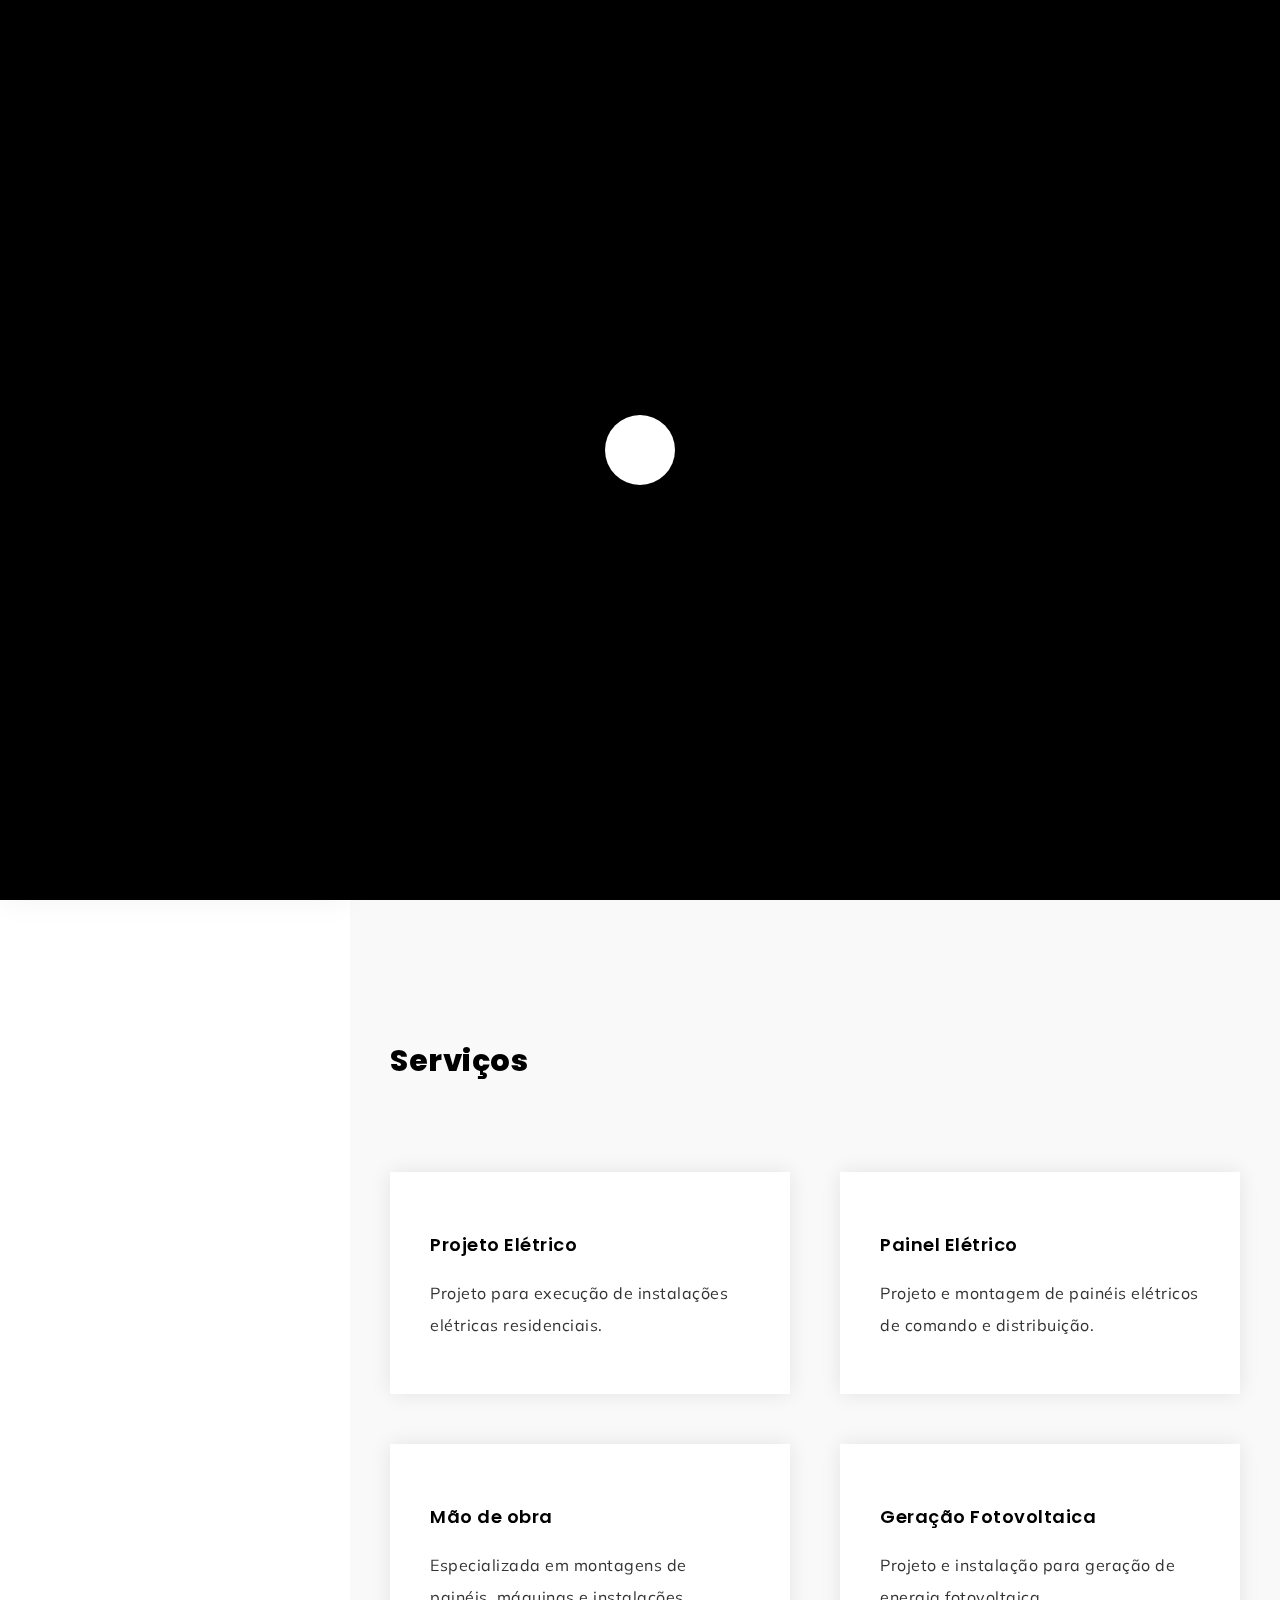
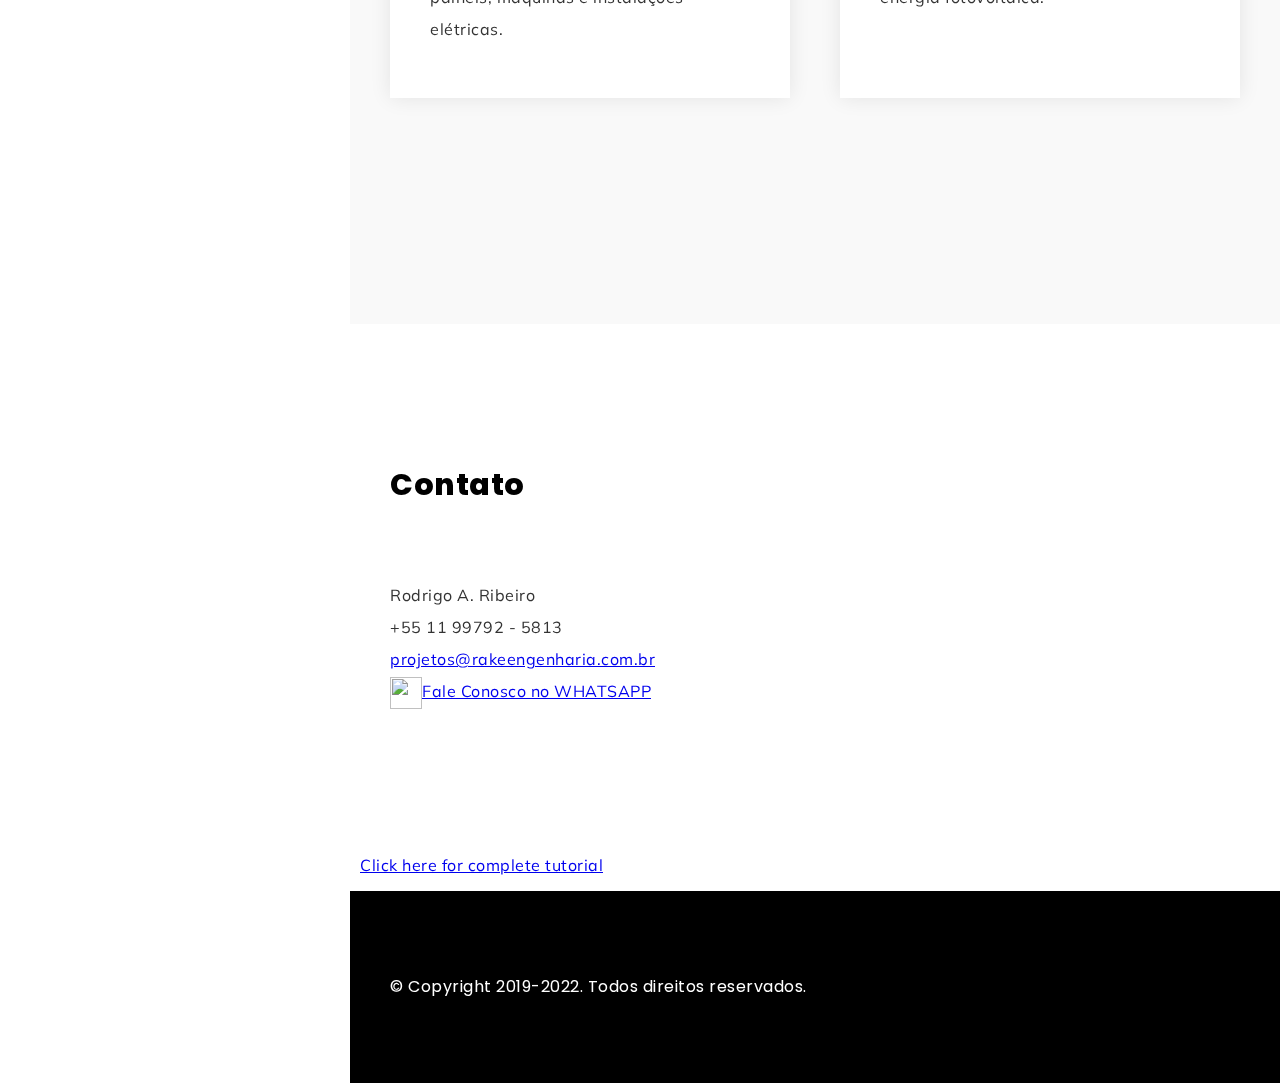
==== commit 94b4b5bf: "FLOAT" ====
--- a/index.html
+++ b/index.html
@@ -493,7 +493,7 @@
 							<p>+55 11 99792 - 5813</p>
 							<a href="mailto:projetos@rakeengenharia.com.br">projetos@rakeengenharia.com.br</a>
 							<p>
-								<img src="https://imagepng.org/wp-content/uploads/2017/08/whatsapp-icone-1.png"/ width="64" height="64" ><a href="https://api.whatsapp.com/send?phone=5511 99792-5813&text=Ola gostaria de uma orçamento para meu projeto.">Fale Conosco no WHATSAPP</a>
+								<img src="https://imagepng.org/wp-content/uploads/2017/08/whatsapp-icone-1.png"/ width="32" height="32" ><a href="https://api.whatsapp.com/send?phone=5511 99792-5813&text=Ola gostaria de uma orçamento para meu projeto.">Fale Conosco no WHATSAPP</a>
 							</p>
 						</div>
 					</div>
@@ -501,6 +501,15 @@
 			</div>
 		</div>
 		<!-- /CONTACT -->
+
+		<!-- FLOATING BUTTON -->
+		<a style="padding:10px;display:block;" href="http://androidcss.com/css/css3-floating-button-tutorial/" target="_blank">Click here for complete tutorial</a>
+
+		<!-- Code begins here -->
+
+		<a href="#" class="float">
+		<i class="fa fa-plus my-float"></i>
+		</a>
 
 		<!-- COPYRIGHT -->
 		<div class="arlo_tm_section">
--- a/css/style.css
+++ b/css/style.css
@@ -1838,3 +1838,20 @@
 	.arlo_tm_counter_section ul{margin: 0px;}
 	.arlo_tm_counter_section ul li{width: 100%;padding-left: 0px;}
 }	
+
+.float{
+	position:fixed;
+	width:60px;
+	height:60px;
+	bottom:40px;
+	right:40px;
+	background-color:#0C9;
+	color:#FFF;
+	border-radius:50px;
+	text-align:center;
+	box-shadow: 2px 2px 3px #999;
+}
+
+.my-float{
+	margin-top:22px;
+}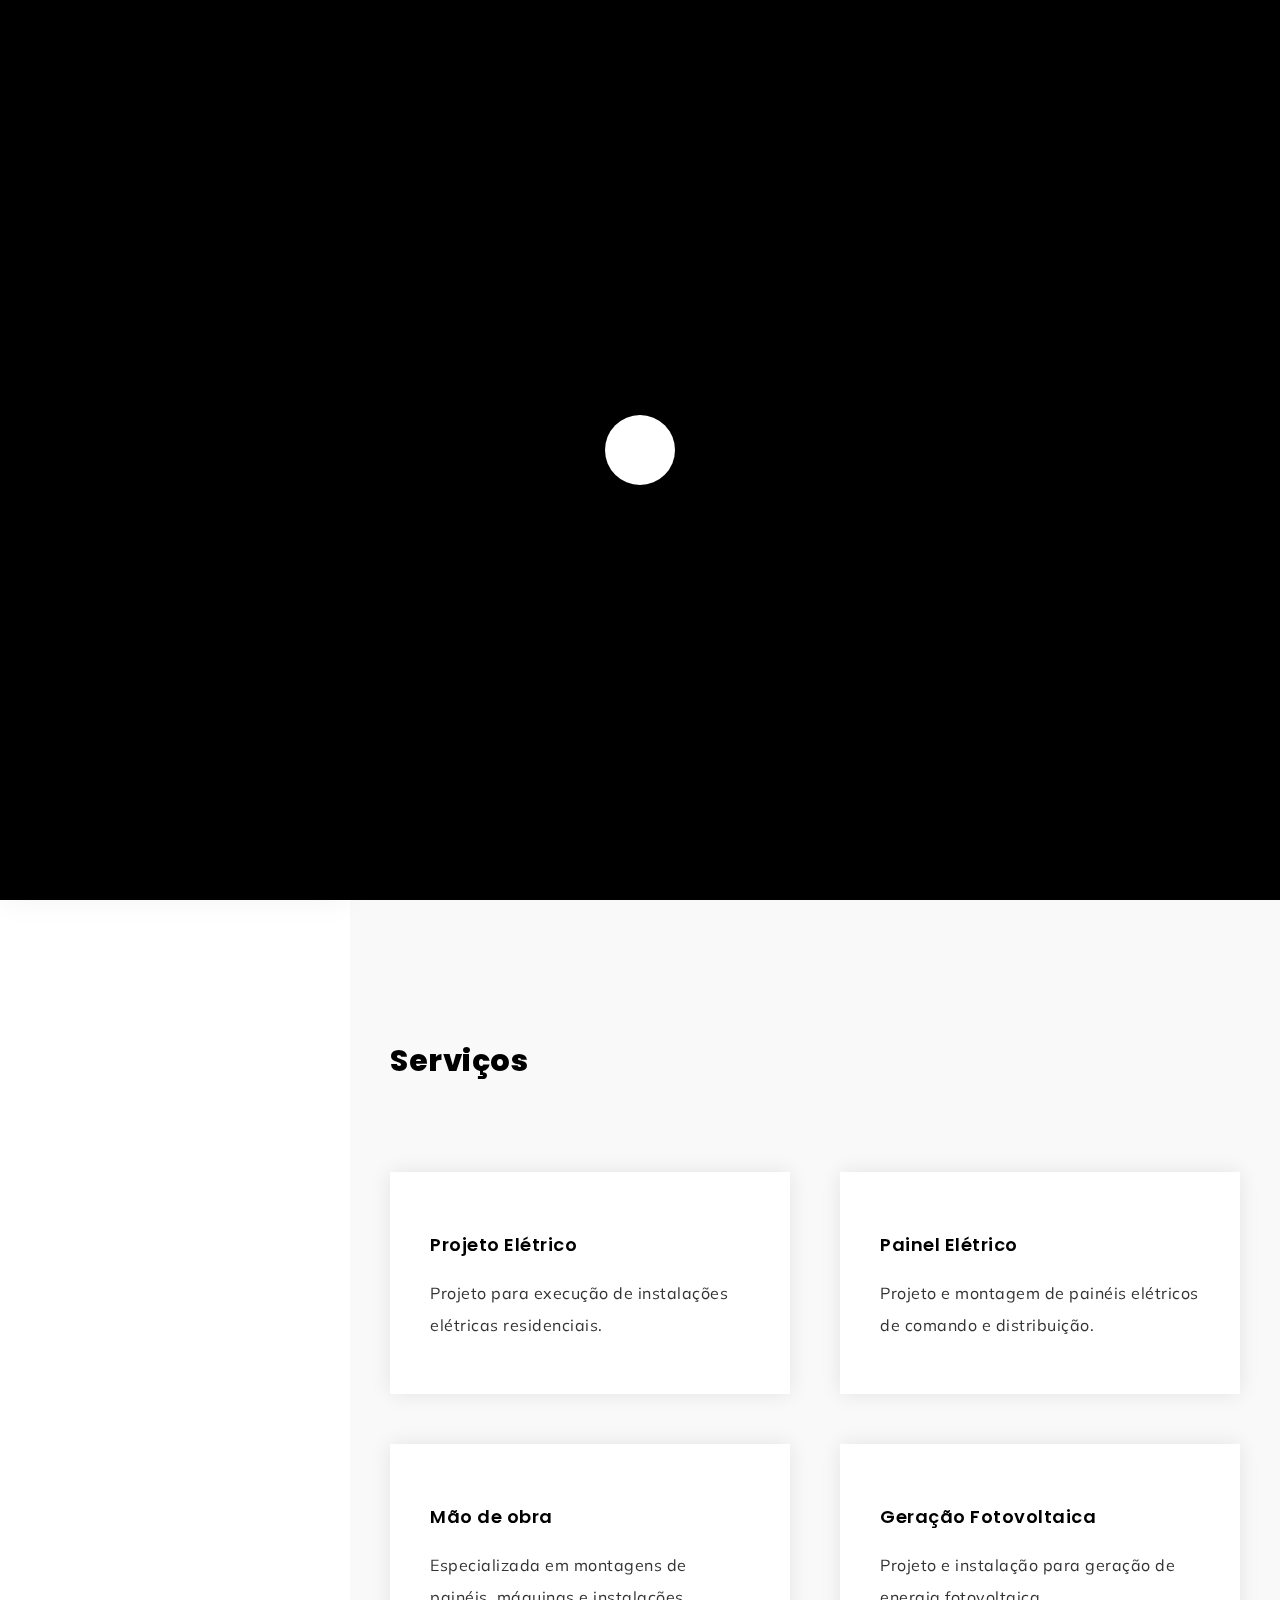
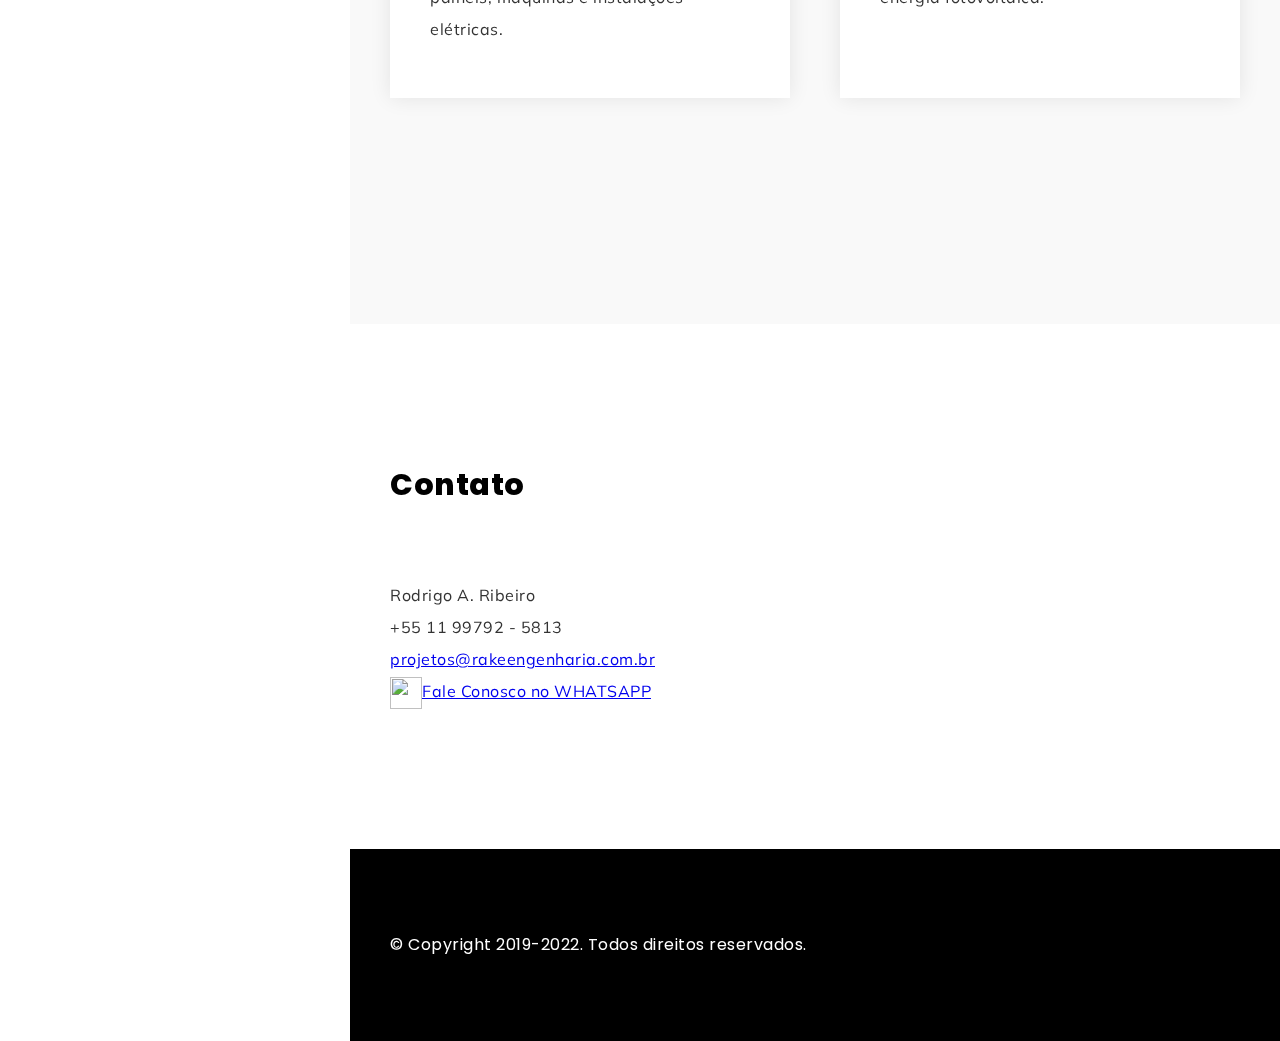
==== commit 53e98a21: "img" ====
--- a/index.html
+++ b/index.html
@@ -493,7 +493,7 @@
 							<p>+55 11 99792 - 5813</p>
 							<a href="mailto:projetos@rakeengenharia.com.br">projetos@rakeengenharia.com.br</a>
 							<p>
-								<img src="https://imagepng.org/wp-content/uploads/2017/08/whatsapp-icone-1.png"/ width="32" height="32" ><a href="https://api.whatsapp.com/send?phone=5511 99792-5813&text=Ola gostaria de uma orçamento para meu projeto.">Fale Conosco no WHATSAPP</a>
+								<img src="https://imagepng.org/wp-content/uploads/2017/08/whatsapp-icone-1.png" href="https://api.whatsapp.com/send?phone=5511 99792-5813&text=Ola gostaria de uma orçamento para meu projeto." width="32" height="32" ><a href="https://api.whatsapp.com/send?phone=5511 99792-5813&text=Ola gostaria de uma orçamento para meu projeto.">Fale Conosco no WHATSAPP</a>
 							</p>
 						</div>
 					</div>
@@ -503,12 +503,13 @@
 		<!-- /CONTACT -->
 
 		<!-- FLOATING BUTTON -->
-		<a style="padding:10px;display:block;" href="http://androidcss.com/css/css3-floating-button-tutorial/" target="_blank">Click here for complete tutorial</a>
-
+	
 		<!-- Code begins here -->
 
 		<a href="#" class="float">
-		<i class="fa fa-plus my-float"></i>
+		<i class="fa fa-plus my-float">
+			<img src="https://imagepng.org/wp-content/uploads/2017/08/whatsapp-icone-1.png" href="https://api.whatsapp.com/send?phone=5511 99792-5813&text=Ola gostaria de uma orçamento para meu projeto." width="32" height="32" >
+		</i>
 		</a>
 
 		<!-- COPYRIGHT -->
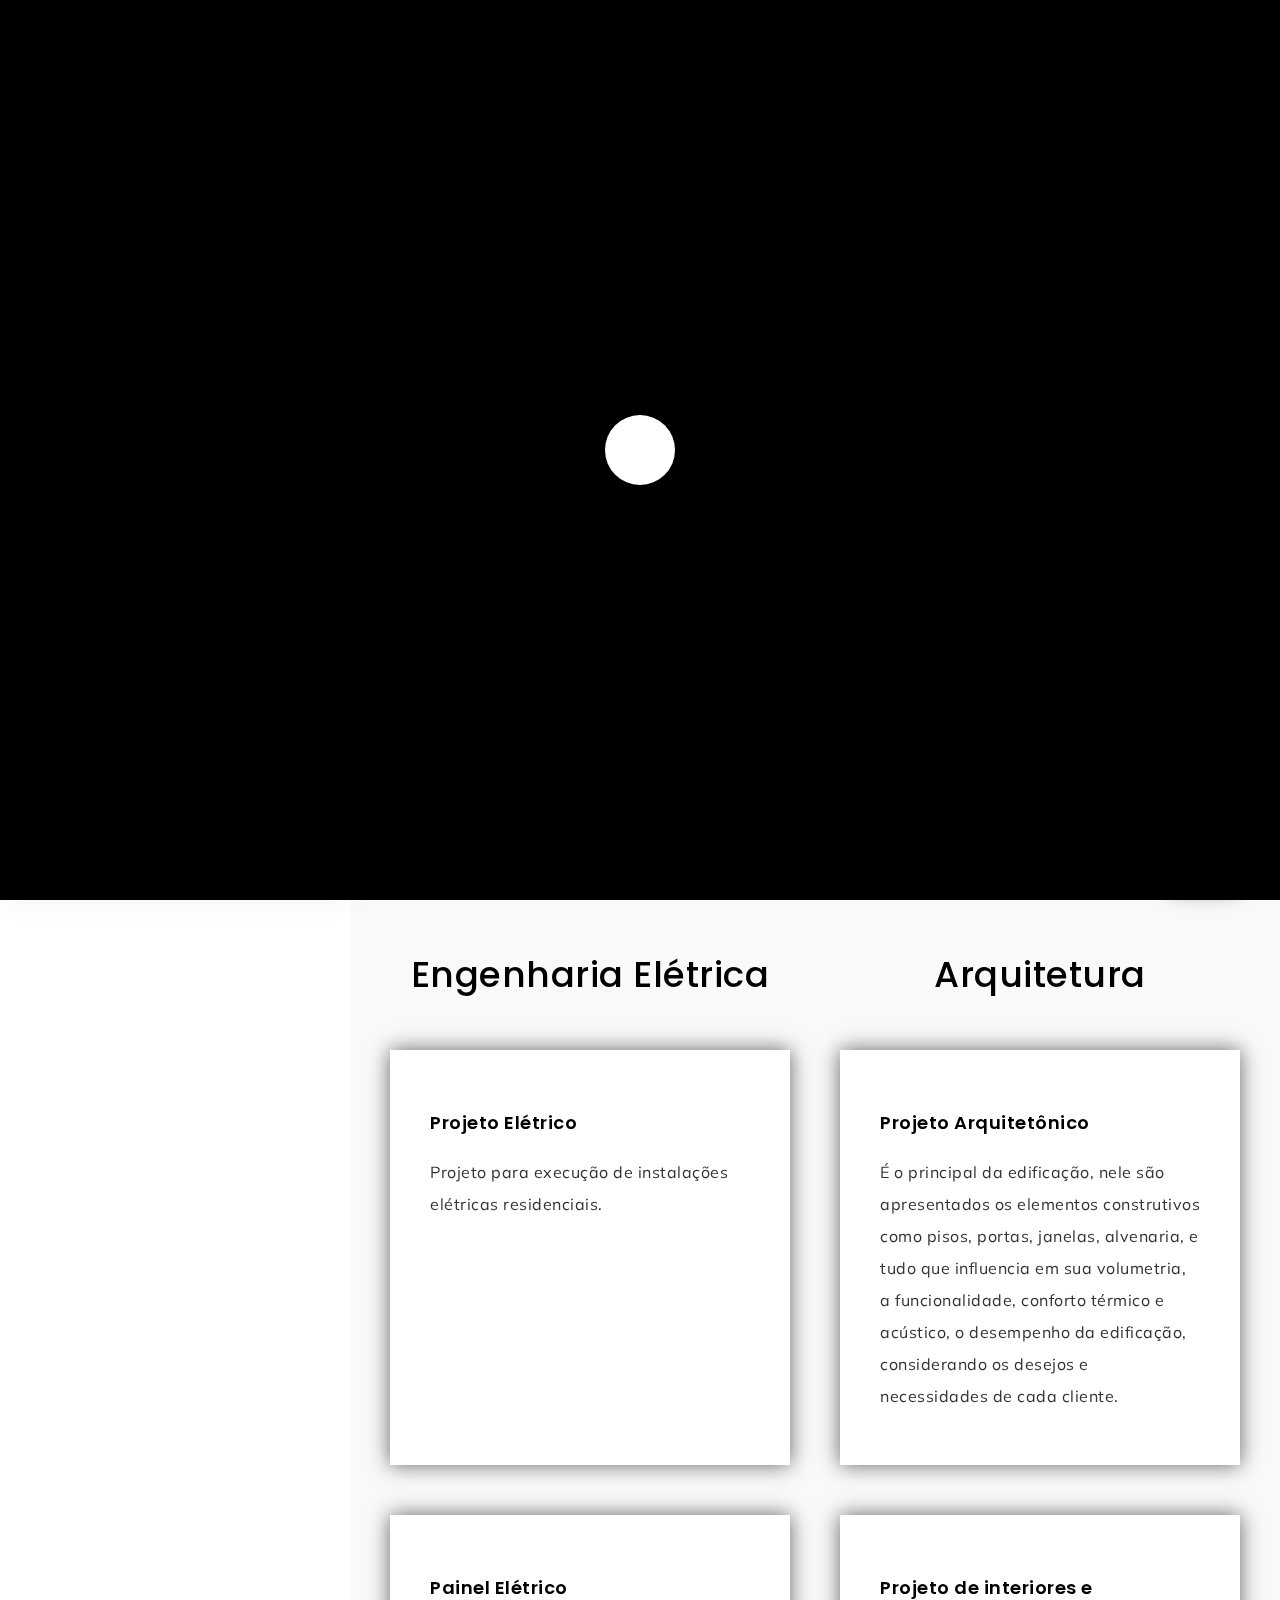
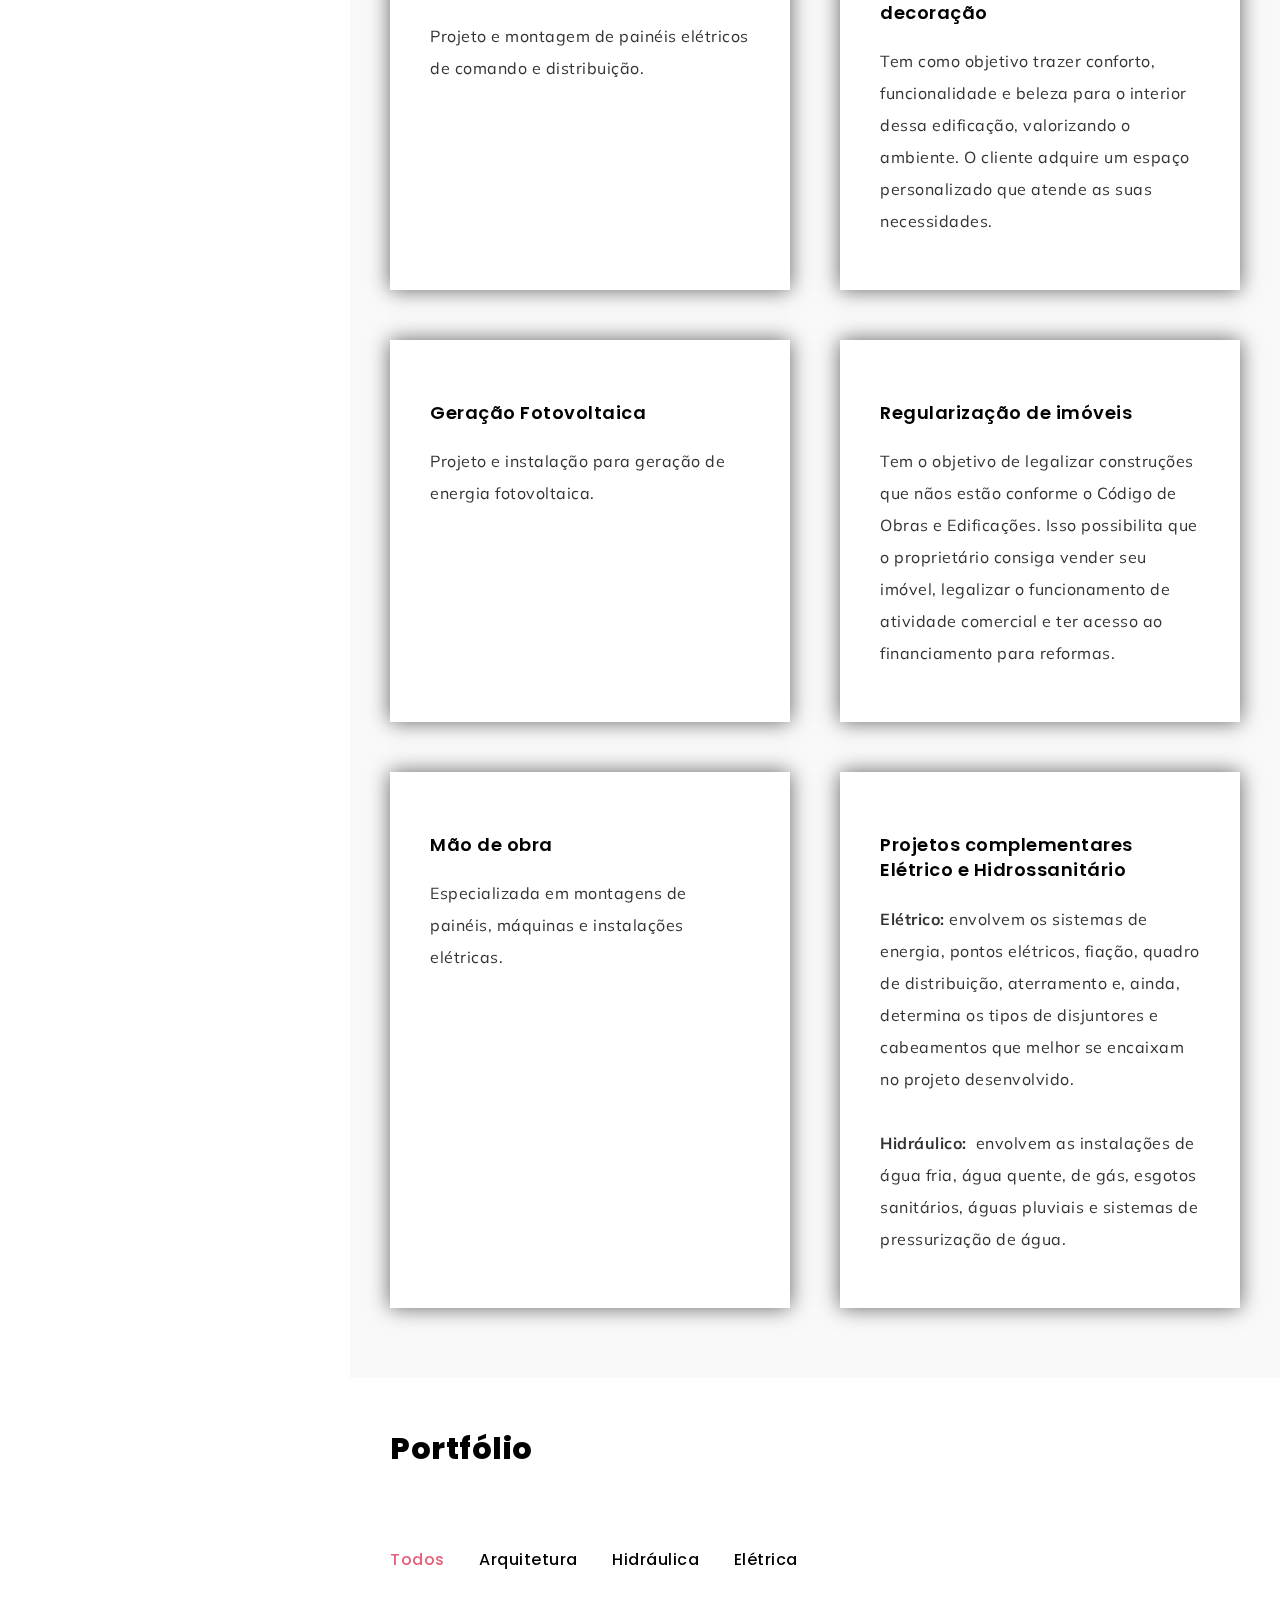
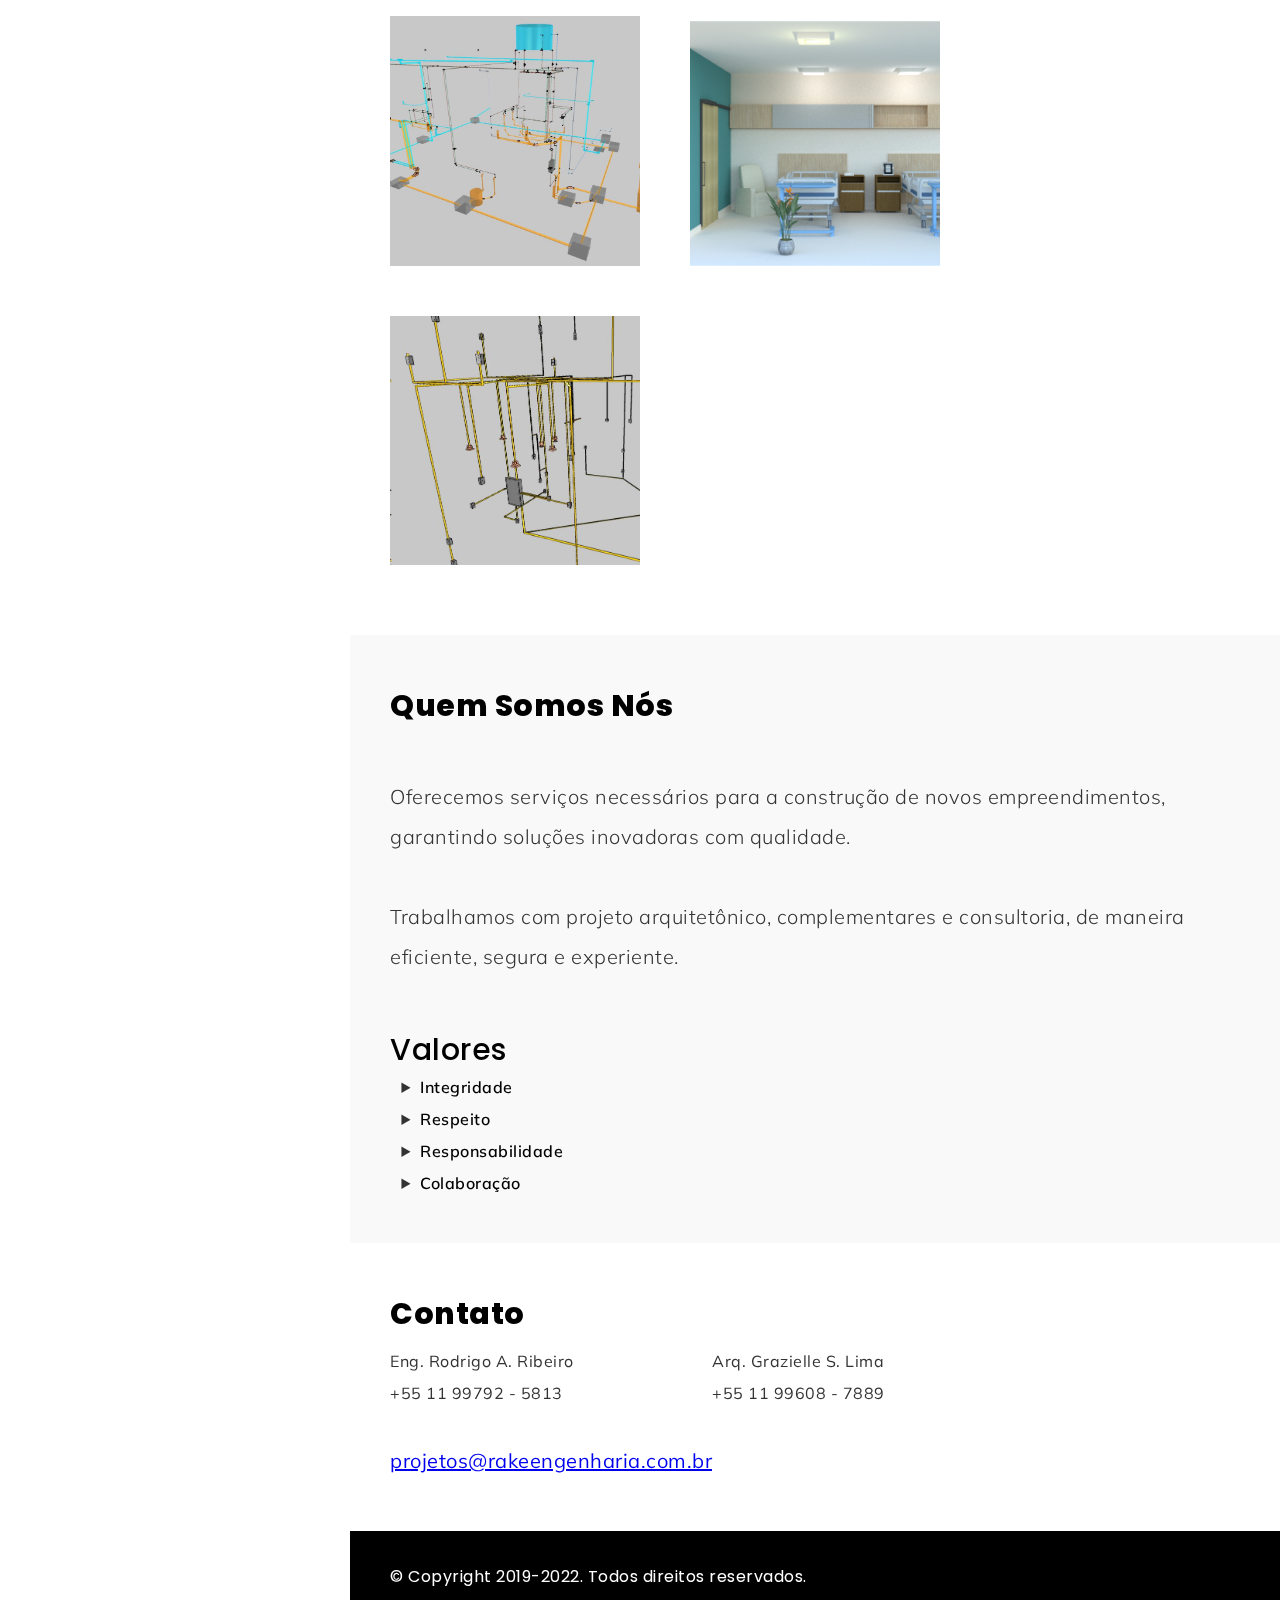
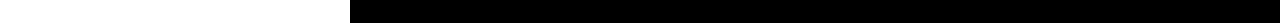
==== commit 6236c004: "Adicionado portfolio, about, arquitetura e minor changes" ====
--- a/index.html
+++ b/index.html
@@ -49,7 +49,7 @@
 	<!-- COLOR VALUES: blue, green, brown, pink, orange, black, white, purple, sky, cadetBlue, crimson, olive, red -->
 	
 	<!-- MODALBOX NEWS -->
-	<div class="arlo_tm_modalbox_news">
+	<!-- <div class="arlo_tm_modalbox_news">
 		<div class="box_inner">
 			<div class="close">
 				<a href="#"><img class="svg" src="img/svg/cancel.svg" alt="" /></a>
@@ -57,7 +57,7 @@
 			<div class="description_wrap scrollable">
 			</div>
 		</div>
-	</div>
+	</div> -->
 	<!-- /MODALBOX NEWS -->
 	
 	<!-- MOBILE MENU -->
@@ -84,6 +84,8 @@
 					<ul class="anchor_nav">
 						<li><a href="#home">Home</a></li>
 						<li><a href="#services">Serviços</a></li>
+						<li><a href="#portfolio">Portfólio</a></li>
+						<li><a href="#about">Sobre Nós</a></li>
 						<li><a href="#contact">Contato</a></li>
 					</ul>
 				</div>
@@ -103,6 +105,8 @@
 				<ul class="anchor_nav">
 					<li><a href="#home">Home</a></li>
 					<li><a href="#services">Serviços</a></li>
+					<li><a href="#portfolio">Portfólio</a></li>
+					<li><a href="#about">Sobre Nós</a></li>
 					<li><a href="#contact">Contato</a></li>
 				</ul>
 			</div>
@@ -132,100 +136,39 @@
 			</div>
 			<div class="content">
 				<div class="name_holder">
-					<h3><span>Engenharia e Consultoria</span></h3>
-				</div>
-				<div class="text_typing">
+					<h3><span>Engenharia e Arquitetura</span></h3>
+				</div>
+				<!-- <div class="text_typing">
 					<p>Engenharia Elétrica</p>
-				</div>
+				</div> -->
 			</div>
 			<div class="arlo_tm_arrow_wrap bounce anchor">
 				<a href="#about"><i class="xcon-angle-double-down"></i></a>
 			</div>
 		</div>
 		<!-- /HERO -->
-
-		<!-- ABOUT -->
-		<!-- <div class="arlo_tm_about" id="about">
-			<div class="container">
-				<div class="arlo_tm_main_title">
-					<span>Historia</span>
-					<h3>A...|||...</h3>
-				</div>
-				<div class="about_inner">
-					<div class="left">
-						<div class="about_image_wrap parallax" data-relative-input="true">
-							<div class="image layer" data-depth="0.1">
-								<img src="img/ratios/550x650.jpg" alt="" />
-								<div class="inner" data-img-url="img/about/1.jpg"></div>
-							</div>
-							<div class="border layer" data-depth="0.2">
-								<img src="img/ratios/550x650.jpg" alt="" />
-								<div class="inner"></div>
-							</div>
-						</div>
-					</div>
-					<div class="right">
-						<div class="about_title">
-							<h3>Engenharia Elétrica <span class="arlo_tm_animation_text_word"></span></h3>
-						</div>
-						<div class="text">
-							<p>Oferecemos serviços na de projetos e mão de obra em diversor segmentos da Elétrica.</p>
-						</div>
-						<div class="about_short_contact_wrap">
-							<ul>
-								<li>
-									<img class="svg" src="img/svg/gift.svg" alt="" />
-									<span><label>Desde:</label> 01.07.1990</span>
-								</li>
-								<li>
-									<img class="svg" src="img/svg/calendar-4.svg" alt="" />
-									<span><label>Age:</label> 30</span>
-								</li>
-								<li>
-									<img class="svg" src="img/svg/location-1.svg" alt="" />
-									<span><label>Location:</label> <a class="href_location" href="#">44 Place, Plano, USA</a></span>
-								</li>
-								<li>
-									<img class="svg" src="img/svg/game-controller-2.svg" alt="" />
-									<span><label>Interests:</label> Playstation, Reading</span>
-								</li>
-								<li>
-									<img class="svg" src="img/svg/study-5.svg" alt="" />
-									<span><label>Study:</label> <a class="href_location" href="#"> Univercity of Chicago</a></span>
-								</li>
-								<li>
-									<img class="svg" src="img/svg/degree-1.svg" alt="" />
-									<span><label>Degree:</label> Master</span>
-								</li>	
-								<li>
-									<img class="svg" src="img/svg/message-3.svg" alt="" />
-									<span><label>Mail:</label> <a href="mailto:example@gmail.com">mymail&#64;gmail.com</a></span>
-								</li>
-								<li>
-									<img class="svg" src="img/svg/call-2.svg" alt="" />
-									<span><label>Phone:</label> <a href="tel:+77 022 177 05 05">+77 022 177 05 05</a></span>
-								</li>
-							</ul>
-						</div>
-						<div class="arlo_tm_button">
-							<a href="img/resume/resume.jpg" download><span>Download CV</span></a>
-						</div>
-					</div>
-				</div>
-			</div>
-		</div> -->
-		<!-- /ABOUT -->
 
 		<!-- SERVICES -->
 		<div class="arlo_tm_section" id="services">
 			<div class="arlo_tm_services">
 				<div class="container">
-					<div class="arlo_tm_main_title">
-						<!-- <span>Serviços</span> -->
+					<!-- <div class="arlo_tm_main_title">
+						<span>Serviços</span>
 						<h3>Serviços</h3>
-					</div>
+					</div> -->
 					<div class="service_inner">
 						<ul>
+							<li>
+								<div class="inner-header">
+									<!-- <img class="svg" src="img/svg/creativity.svg" alt="" /> -->
+									<h2>Engenharia Elétrica</h2>
+								</div>
+							</li>
+							<li>
+								<div class="inner-header">
+									<h2>Arquitetura</h2>
+								</div>
+							</li>
 							<li>
 								<div class="inner">
 									<!-- <img class="svg" src="img/svg/creativity.svg" alt="" /> -->
@@ -235,20 +178,46 @@
 							</li>
 							<li>
 								<div class="inner">
+									<h3>Projeto Arquitetônico</h3>
+									<p>É o principal da edificação, nele são apresentados os elementos construtivos como pisos, portas, janelas, alvenaria, e tudo que influencia em sua volumetria,  a funcionalidade, conforto térmico e acústico, o desempenho da edificação, considerando os desejos e necessidades de cada cliente.</p>
+								</div>
+							</li>
+							<li>
+								<div class="inner">
 									<h3>Painel Elétrico</h3>
 									<p>Projeto e montagem de painéis elétricos de comando e distribuição.</p>
 								</div>
 							</li>
 							<li>
 								<div class="inner">
+									<h3>Projeto de interiores e decoração</h3>
+									<p>Tem como objetivo trazer conforto, funcionalidade e beleza para o interior dessa edificação, valorizando o ambiente. O cliente adquire um espaço personalizado que atende as suas necessidades.</p>
+								</div>
+							</li>
+							<li>
+								<div class="inner">
+									<h3>Geração Fotovoltaica</h3>
+									<p>Projeto e instalação para geração de energia fotovoltaica.</p>
+								</div>
+							</li>
+							<li>
+								<div class="inner">
+									<h3>Regularização de imóveis</h3>
+									<p>Tem o objetivo de legalizar construções que nãos estão conforme o Código de Obras e Edificações. Isso possibilita que o proprietário consiga vender seu imóvel, legalizar o funcionamento de atividade comercial e ter acesso ao financiamento para reformas.</p>
+								</div>
+							</li>
+							<li>
+								<div class="inner">
 									<h3>Mão de obra</h3>
 									<p>Especializada em montagens de painéis, máquinas e instalações elétricas.</p>
 								</div>
 							</li>
 							<li>
 								<div class="inner">
-									<h3>Geração Fotovoltaica</h3>
-									<p>Projeto e instalação para geração de energia fotovoltaica.</p>
+									<h3>Projetos complementares Elétrico e Hidrossanitário</h3>
+									<p><b>Elétrico: </b>envolvem os sistemas de energia, pontos elétricos, fiação, quadro de distribuição, aterramento e, ainda, determina os tipos de disjuntores e cabeamentos que melhor se encaixam no projeto desenvolvido.</p>
+									<br>
+									<p><b>Hidráulico: </b> envolvem as instalações de água fria, água quente, de gás, esgotos sanitários, águas pluviais e sistemas de pressurização de água.</p>
 								</div>
 							</li>
 						</ul>
@@ -259,7 +228,7 @@
 		<!-- /SERVICES -->
 
 		<!-- PORTFOLIO -->
-		<!-- <div class="arlo_tm_section" id="portfolio">
+		<div class="arlo_tm_section" id="portfolio">
 			<div class="arlo_tm_portfolio">
 				<div class="container">
 					<div class="arlo_tm_main_title">
@@ -269,81 +238,118 @@
 						<div class="arlo_tm_portfolio_titles"></div>
 						<div class="portfolio_filter">
 							<ul>
-								<li><a href="#" class="current" data-filter="*">All</a></li>
-								<li><a href="#" data-filter=".design">Design</a></li>
-								<li><a href="#" data-filter=".branding">Branding</a></li>
-								<li><a href="#" data-filter=".photography">Photography</a></li>
+								<li><a href="#" class="current">Todos</a></li>
+								<li><a href="#" data-filter=".arquitetura">Arquitetura</a></li>
+								<li><a href="#" data-filter=".hidraulica">Hidráulica</a></li>
+								<li><a href="#" data-filter=".eletrica">Elétrica</a></li>
+								<!-- <li><a href="#" data-filter=".photography">Photography</a></li> -->
 							</ul>
 						</div>
 						<div class="portfolio_list">
 							<ul class="gallery_zoom">
-								<li class="photography">
+
+								<!-- (----------------------------------------------------------------------------------------------------------------------------------) -->
+								<!-- (-----------------------------------------------------PORTFOLIO HIDRAULICA---------------------------------------------------------) -->
+								<!-- (----------------------------------------------------------------------------------------------------------------------------------) -->
+
+
+								<li class="hidraulica">
 									<div class="inner">
-										<div class="entry arlo_tm_portfolio_animation_wrap" data-title="Sweet Fruit" data-category="Photography">
-											<a class="zoom" href="img/portfolio/1.jpg">
+										<div class="entry arlo_tm_portfolio_animation_wrap" data-title="Projeto Hidrossanitário BIM" data-category="">
+											<a class="zoom" href="img/portfolio/hidraulica/1.jpg">
 												<img src="img/ratios/ratio-1-1.jpg" alt="" />
-												<div class="main_image" data-img-url="img/portfolio/1.jpg"></div>
+												<div class="main_image" data-img-url="img/portfolio/hidraulica/1.jpg"></div>
 											</a>
 										</div>
 									</div>
 								</li>
-								<li class="branding">
+
+								<!-- (-----------------------------------------------------------------------------------------------------------------------------------) -->
+								<!-- (-----------------------------------------------------PORTFOLIO ARQUITETURA---------------------------------------------------------) -->
+								<!-- (-----------------------------------------------------------------------------------------------------------------------------------) -->
+
+								<li class="arquitetura">
 									<div class="inner">
-										<div class="entry arlo_tm_portfolio_animation_wrap" data-title="Good Present" data-category="Branding">
-											<a class="popup-youtube" href="https://www.youtube.com/watch?v=ICr_bOuM9Zo">
+										<div class="entry arlo_tm_portfolio_animation_wrap" data-title="Maquete Eletrônica" data-category="">
+											<a class="zoom" href="img/portfolio/arquitetura/1.png">
 												<img src="img/ratios/ratio-1-1.jpg" alt="" />
-												<div class="main_image" data-img-url="img/portfolio/2.jpg"></div>
+												<div class="main_image" data-img-url="img/portfolio/arquitetura/1.png"></div>
 											</a>
 										</div>
 									</div>
 								</li>
-								<li class="design">
+								<li class="arquitetura">
 									<div class="inner">
-										<div class="entry arlo_tm_portfolio_animation_wrap" data-title="Ice Cream" data-category="Photography">
-											<a class="zoom" href="img/portfolio/3.jpg">
+										<div class="entry arlo_tm_portfolio_animation_wrap" data-title="Maquete Eletrônica" data-category="">
+											<a class="zoom" href="img/portfolio/arquitetura/2.png">
 												<img src="img/ratios/ratio-1-1.jpg" alt="" />
-												<div class="main_image" data-img-url="img/portfolio/3.jpg"></div>
+												<div class="main_image" data-img-url="img/portfolio/arquitetura/2.png"></div>
 											</a>
 										</div>
 									</div>
 								</li>
-								<li class="photography">
+
+								<!-- (--------------------------------------------------------------------------------------------------------------------------------) -->
+								<!-- (-----------------------------------------------------PORTFOLIO ELÉTRICA---------------------------------------------------------) -->
+								<!-- (--------------------------------------------------------------------------------------------------------------------------------) -->
+
+								<li class="eletrica">
 									<div class="inner">
-										<div class="entry arlo_tm_portfolio_animation_wrap" data-title="Black Coffee" data-category="Photography">
-											<a class="zoom" href="img/portfolio/4.jpg">
+										<div class="entry arlo_tm_portfolio_animation_wrap" data-title="Projeto Elétrico BIM" data-category="">
+											<a class="zoom" href="img/portfolio/eletrica/1.jpg">
 												<img src="img/ratios/ratio-1-1.jpg" alt="" />
-												<div class="main_image" data-img-url="img/portfolio/4.jpg"></div>
+												<div class="main_image" data-img-url="img/portfolio/eletrica/1.jpg"></div>
 											</a>
 										</div>
 									</div>
 								</li>
-								<li class="branding">
-									<div class="inner">
-										<div class="entry arlo_tm_portfolio_animation_wrap" data-title="Blue Lemon" data-category="Branding">
-											<a class="popup-youtube" href="https://www.youtube.com/watch?v=ICr_bOuM9Zo">
-												<img src="img/ratios/ratio-1-1.jpg" alt="" />
-												<div class="main_image" data-img-url="img/portfolio/5.jpg"></div>
-											</a>
-										</div>
-									</div>
-								</li>
-								<li class="design">
-									<div class="inner">
-										<div class="entry arlo_tm_portfolio_animation_wrap" data-title="Sweet Cherry" data-category="Photography">
-											<a class="zoom" href="img/portfolio/6.jpg">
-												<img src="img/ratios/ratio-1-1.jpg" alt="" />
-												<div class="main_image" data-img-url="img/portfolio/6.jpg"></div>
-											</a>
-										</div>
-									</div>
-								</li>
 							</ul>
 						</div>
 					</div>
 				</div>
 			</div>
-		</div> -->
+		</div>
 		<!-- /PORTFOLIO -->
+		
+		<!-- ABOUT -->
+		<div class="arlo_tm_about" id="about">
+			<div class="container">
+				<div class="arlo_tm_main_title">
+					<!-- <span>Quem Somos Nós</span> -->
+					<h3>Quem Somos Nós</h3>
+				</div>
+				<div class="about_inner">
+					<div class="left">
+						<!-- <div class="about_title">
+							<h3>Quem Somos Nós</h3>
+						</div> -->
+						<div class="text">
+							<p>Oferecemos serviços necessários para a construção de novos empreendimentos, garantindo soluções inovadoras com qualidade. <br><br>Trabalhamos com projeto arquitetônico, complementares e consultoria, de maneira eficiente, segura e experiente.</p>
+						</div>
+						<div class="about_short_contact_wrap">
+							<br>
+							<h3>Valores</h3>
+							<ul>
+								<li>
+									<!-- <img class="svg" src="img/svg/gift.svg" alt="" /> -->
+									<span><label>Integridade</label></span>
+								</li>
+								<li>
+									<span><label>Respeito</label></span>
+								</li>
+								<li>
+									<span><label>Responsabilidade</label></span>
+								</li>
+								<li>
+									<span><label>Colaboração</label></span>
+								</li>
+							</ul>
+						</div>
+					</div>
+				</div>
+			</div>
+		</div>
+		<!-- /ABOUT -->
 
 		<!-- COUNTER -->
 		<!-- <div class="arlo_tm_section">
@@ -489,12 +495,17 @@
 							<h3>Contato</h3>
 						</div>
 						<div class="desc">
-							<p>Rodrigo A. Ribeiro</p>
+							<p>Eng. Rodrigo A. Ribeiro</p>
 							<p>+55 11 99792 - 5813</p>
+							<br>
 							<a href="mailto:projetos@rakeengenharia.com.br">projetos@rakeengenharia.com.br</a>
-							<p>
+							<!-- <p>
 								<img src="https://imagepng.org/wp-content/uploads/2017/08/whatsapp-icone-1.png" href="https://api.whatsapp.com/send?phone=5511 99792-5813&text=Ola gostaria de uma orçamento para meu projeto." width="32" height="32" ><a href="https://api.whatsapp.com/send?phone=5511 99792-5813&text=Ola gostaria de uma orçamento para meu projeto.">Fale Conosco no WHATSAPP</a>
-							</p>
+							</p> -->
+						</div>
+						<div class="desc">
+							<p>Arq. Grazielle S. Lima</p>
+							<p>+55 11 99608 - 7889</p>
 						</div>
 					</div>
 				</div>
@@ -506,10 +517,18 @@
 	
 		<!-- Code begins here -->
 
-		<a href="#" class="float">
-		<i class="fa fa-plus my-float">
-			<img src="https://imagepng.org/wp-content/uploads/2017/08/whatsapp-icone-1.png" href="https://api.whatsapp.com/send?phone=5511 99792-5813&text=Ola gostaria de uma orçamento para meu projeto." width="32" height="32" >
-		</i>
+		<a href="https://api.whatsapp.com/send?phone=5511 99792-5813&text=Olá, gostaria de um orçamento para meu projeto." class="float">
+			<div class="flex">
+				<!-- <i class="fa fa-plus my-float"> -->
+					<img class="my-float"
+						src="https://imagepng.org/wp-content/uploads/2017/08/whatsapp-icone-1.png"
+						href="https://api.whatsapp.com/send?phone=5511 99792-5813&text=Olá, gostaria de um orçamento para meu projeto."
+						width="48"
+						height="48" 
+						alt="Whatsapp"
+					/>
+				<!-- </i> -->
+			</div>
 		</a>
 
 		<!-- COPYRIGHT -->
--- a/css/colors.css
+++ b/css/colors.css
@@ -251,7 +251,7 @@
 .arlo_tm_all_wrap[data-color="crimson"] .arlo_tm_topbar .menu ul li a:hover{color: #e65f78;}
 .arlo_tm_all_wrap[data-color="crimson"] .arlo_tm_leftpart .inner .menu ul li.current a{color: #e65f78;}
 .arlo_tm_all_wrap[data-color="crimson"] .arlo_tm_leftpart .inner .menu ul li a:hover{color: #e65f78;}
-.arlo_tm_all_wrap[data-color="crimson"] .arlo_tm_hero .name_holder h3 span{color: #e65f78;}
+.arlo_tm_all_wrap[data-color="crimson"] .arlo_tm_hero .name_holder h3 span{color: #fff;}
 .arlo_tm_all_wrap[data-color="crimson"] .arlo_tm_main_title span{color: #e65f78;}
 .arlo_tm_all_wrap[data-color="crimson"] .arlo_tm_about .right .about_title h3 .arlo_tm_animation_text_word{color: #e65f78;}
 .arlo_tm_all_wrap[data-color="crimson"] .arlo_tm_about .right .text span{color: #e65f78;}
--- a/css/style.css
+++ b/css/style.css
@@ -536,15 +536,22 @@
 	height: auto;
 	clear: both;
 	float: left;
-	margin-bottom: 150px;
-	padding-top: 140px;
+	margin-bottom: 0px;
+	padding-top: 50px;
+	padding-bottom: 20px;
+	background-color: #f9f9f9;
 }
 .arlo_tm_about .about_inner{
 	width: 100%;
 	height: auto;
 	clear: both;
 	display: flex;
-	padding-top: 100px;
+	padding-top: 50px;
+}
+.arlo_tm_about .about_inner .text{
+	font-size: 20px;
+    font-weight: 300;
+    margin-bottom: 20px;
 }
 .arlo_tm_main_title{
 	width: 100%;
@@ -565,7 +572,7 @@
 	font-weight: 800;
 }
 .arlo_tm_about .left{
-	width: 35%;
+	width: 100%;
 	float: left;
 	height: auto;
 }
@@ -627,14 +634,14 @@
 }
 .arlo_tm_about .about_short_contact_wrap ul{
 	margin: 0px;
-	list-style-type: none;
+	list-style-type: disclosure-closed;
 }
 .arlo_tm_about .about_short_contact_wrap ul li{
-	margin: 0px 0px 10px 0px;
-	width: 50%;
-	float: left;
-	position: relative;
-	padding-left: 30px;
+	margin: 0px 0px 0px 30px;
+	width: 100%;
+	float: left;
+	position: relative;
+	padding-left: 0px;
 }
 .arlo_tm_about .about_short_contact_wrap ul li:nth-of-type(2n){clear: right;}
 .arlo_tm_about ul li label{
@@ -719,14 +726,14 @@
 	clear: both;
 	float: left;
 	background-color: #f9f9f9;
-	padding: 140px 0px 138px 0px;
+	padding: 50px 0px 20px 0px;
 }
 .arlo_tm_services .service_inner{
 	width: 100%;
 	height: auto;
 	clear: both;
 	float: left;
-	padding-top: 90px;
+	padding-top: 0px;
 }
 .arlo_tm_services .service_inner ul{
 	margin: 0px 0px 0px -50px;
@@ -734,7 +741,7 @@
 	display: flex;
 	flex-direction: row;
 	flex-wrap: wrap;
-	margin-bottom: 38px;
+	margin-bottom: 0px;
 }
 .arlo_tm_services .service_inner ul li{
 	margin: 0px 0px 50px 0px;
@@ -749,7 +756,7 @@
 	clear: both;
 	float: left;
 	position: relative;
-	box-shadow: 0px 0px 20px rgba(0,0,0,.09);
+	box-shadow: 0px 0px 20px rgba(0,0,0,.6);
 	padding: 60px 40px 53px 40px;
 	background-color: #fff;
 	
@@ -825,8 +832,8 @@
 	height: auto;
 	clear: both;
 	float: left;
-	margin-bottom: 100px;
-	padding-top: 141px;
+	margin-bottom: 20px;
+	padding-top: 50px;
 }
 .arlo_tm_portfolio .portfolio_inner{
 	width: 100%;
@@ -1025,7 +1032,7 @@
 	clear: both;
 	float: left;
 	background-color: #f9f9f9;
-	padding: 140px 0px 90px 0px;
+	padding: 30px 0px 30px 0px;
 }
 .arlo_tm_news .news_list{
 	width: 100%;
@@ -1355,7 +1362,7 @@
 	height: auto;
 	clear: both;
 	float: left;
-	padding: 140px 0px 140px 0px;
+	padding: 50px 0px 50px 0px;
 }
 .arlo_tm_contact .contact_inner{
 	width: 100%;
@@ -1373,7 +1380,10 @@
 .arlo_tm_contact .desc{
 	max-width: 50%;
 	float: left;
-	padding-top: 73px;
+	padding-top: 10px;
+}
+.arlo_tm_contact .desc a{
+	font-size: 20px;
 }
 .arlo_tm_contact .contact_inner .left{
 	width: 50%;
@@ -1458,7 +1468,7 @@
 	clear: both;
 	float: left;
 	background-color: #000;
-	padding: 80px 0px;
+	padding: 30px 0px;
 }
 .arlo_tm_copyright .inner{
 	width: 100%;
@@ -1653,7 +1663,7 @@
 	top: 0px;
 	left: 0px;
 	bottom: 0px;
-	background-color: rgb(91, 96, 146);
+	background-color: rgb(0, 153, 204);
 	z-index: 3;
 	box-shadow: 0 0 30px rgba(0,34,69,0.05);
 	
@@ -1841,17 +1851,28 @@
 
 .float{
 	position:fixed;
-	width:60px;
-	height:60px;
-	bottom:40px;
+	width:72px;
+	height:72px;
+	bottom:7px;
 	right:40px;
-	background-color:#0C9;
-	color:#FFF;
-	border-radius:50px;
+	color:#000;
+	border-radius:10px;
 	text-align:center;
-	box-shadow: 2px 2px 3px #999;
+	box-shadow: 0px 0px 20px rgb(0 0 0 / 40%);
+	background-color: #45c655;
+	z-index: 9999;
 }
 
 .my-float{
-	margin-top:22px;
+	margin: 12px;
+}
+
+.inner-header {
+	text-align: center;
+}
+
+.flex {
+	display: flex;
+	justify-content: center;
+	align-items: center;
 }